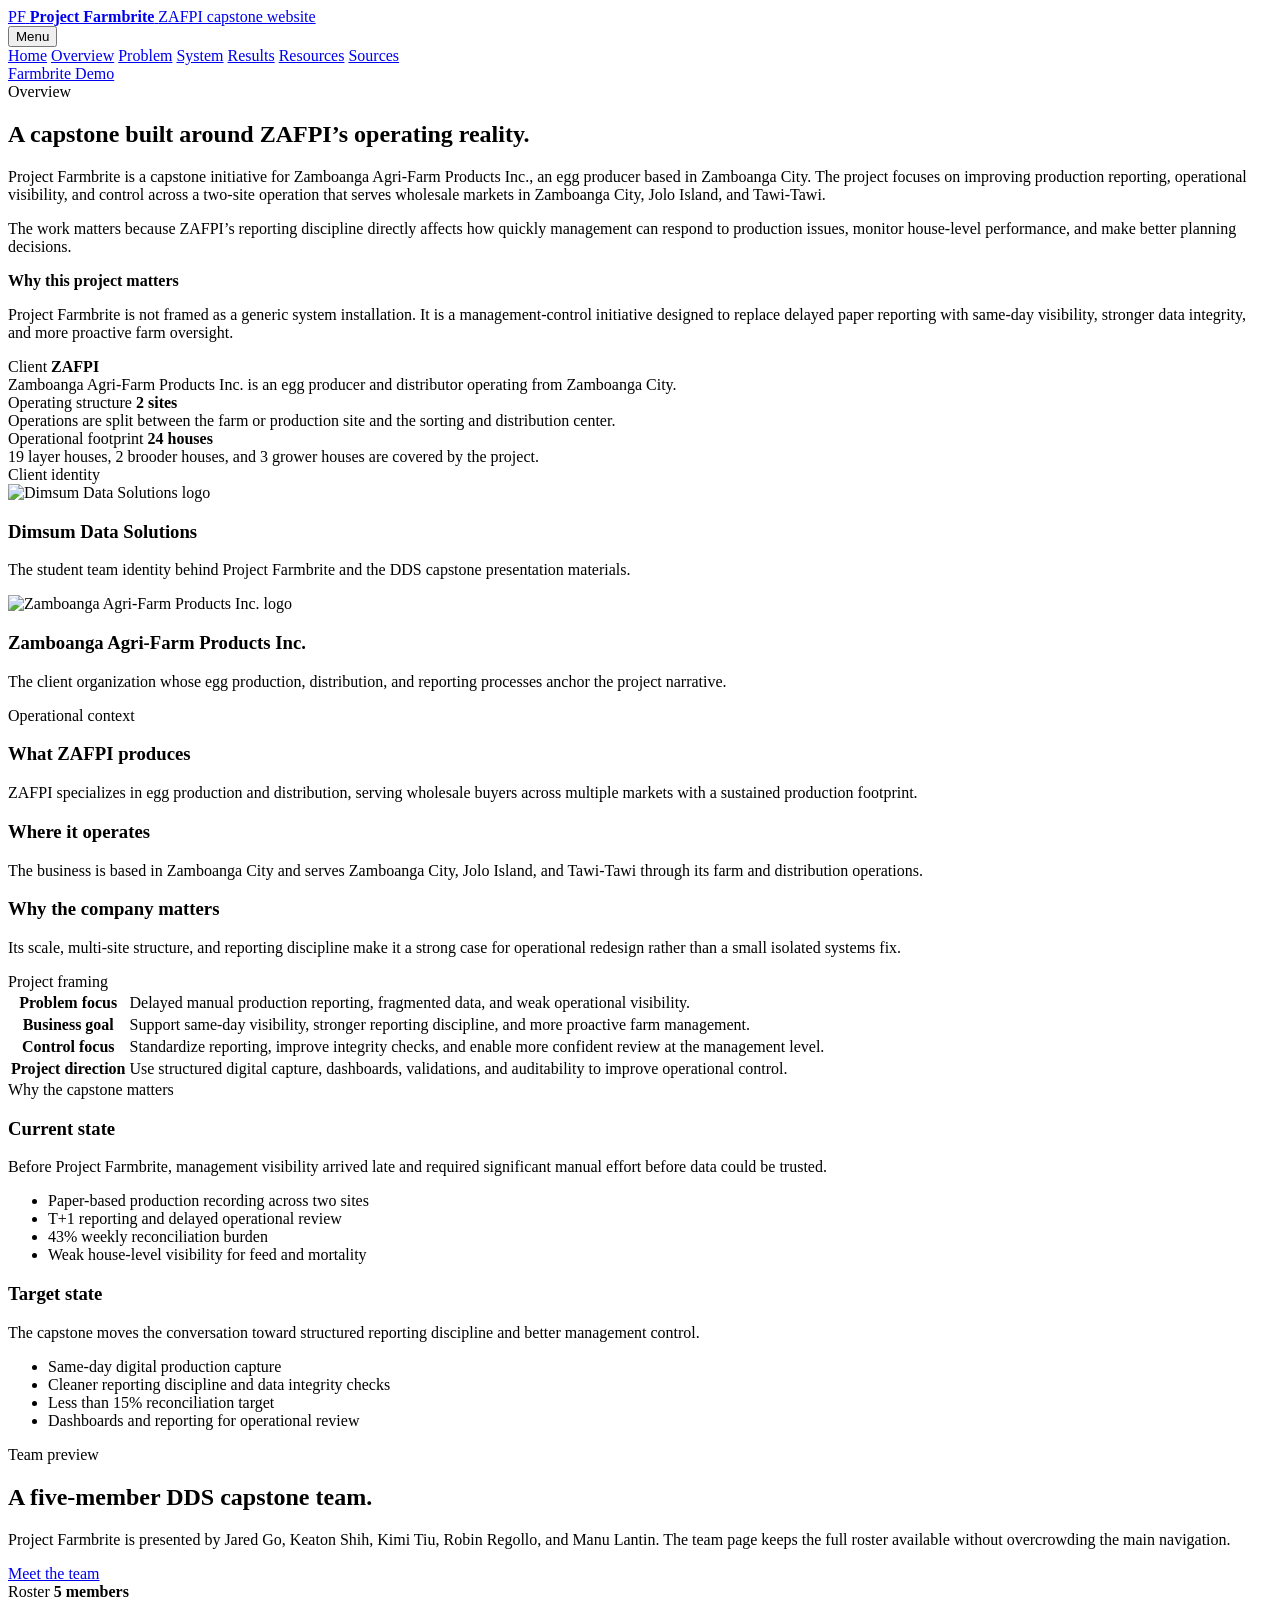
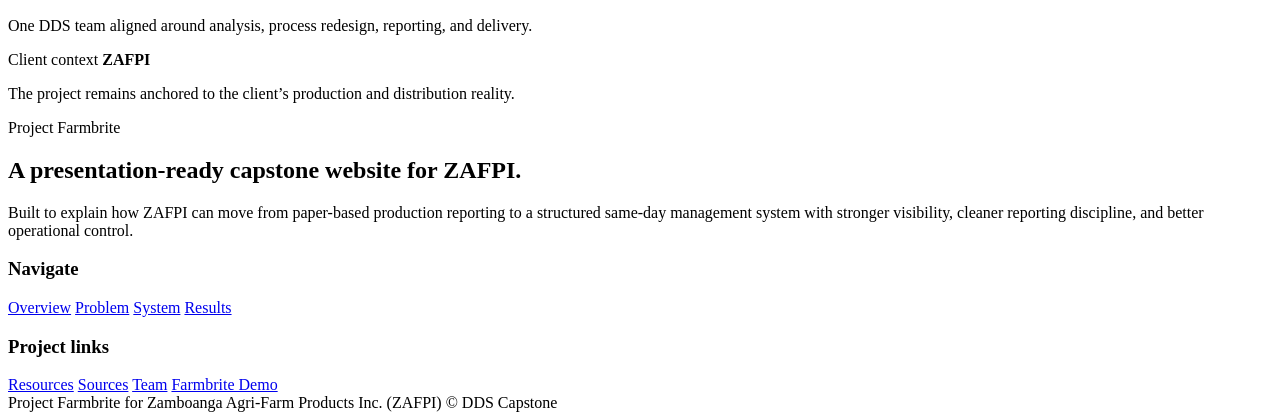
==== about.html @ 3d7f9a1e "Add files via upload" ====
<!DOCTYPE html>
<html lang="en">
<head>
  <meta charset="UTF-8" />
  <meta name="viewport" content="width=device-width, initial-scale=1.0" />
  <title>Project Farmbrite | Overview</title>
  <link rel="preconnect" href="https://fonts.googleapis.com" />
  <link rel="preconnect" href="https://fonts.gstatic.com" crossorigin />
  <link href="https://fonts.googleapis.com/css2?family=Inter:wght@400;500;600;700;800&family=Montserrat:wght@600;700;800;900&display=swap" rel="stylesheet" />
  <link rel="stylesheet" href="site.css" />
</head>
<body class="site-shell">
  <header class="topbar">
    <div class="topbar-inner">
      <a class="brand" href="index.html" aria-label="Project Farmbrite home">
        <span class="brand-mark">PF</span>
        <span class="brand-copy">
          <strong>Project Farmbrite</strong>
          <span>ZAFPI capstone website</span>
        </span>
      </a>
      <div class="nav-shell">
        <button class="nav-toggle" type="button" aria-controls="site-nav" aria-expanded="false" data-nav-toggle>Menu</button>
        <nav class="nav-menu" id="site-nav" data-nav-menu aria-label="Primary">
          <a class="nav-link" href="index.html">Home</a>
          <a class="nav-link" href="about.html">Overview</a>
          <a class="nav-link" href="problem.html">Problem</a>
          <a class="nav-link" href="system.html">System</a>
          <a class="nav-link" href="results.html">Results</a>
          <a class="nav-link" href="resources.html">Resources</a>
          <a class="nav-link" href="sources.html">Sources</a>
        </nav>
        <a class="button button-primary nav-cta" href="https://www.farmbrite.com/demo" target="_blank" rel="noopener noreferrer">Farmbrite Demo</a>
      </div>
    </div>
  </header>

  <main class="page-main">
    <div class="page-container page-stack">
      <section class="hero-shell reveal">
        <div class="page-hero-band">
          <div class="eyebrow">Overview</div>
          <div class="page-intro-grid">
            <div class="hero-copy">
              <h1 class="page-title">A capstone built around ZAFPI&rsquo;s operating reality.</h1>
              <p class="lead">Project Farmbrite is a capstone initiative for Zamboanga Agri-Farm Products Inc., an egg producer based in Zamboanga City. The project focuses on improving production reporting, operational visibility, and control across a two-site operation that serves wholesale markets in Zamboanga City, Jolo Island, and Tawi-Tawi.</p>
              <p class="lead">The work matters because ZAFPI&rsquo;s reporting discipline directly affects how quickly management can respond to production issues, monitor house-level performance, and make better planning decisions.</p>
            </div>
            <aside class="callout-card">
              <strong>Why this project matters</strong>
              <p>Project Farmbrite is not framed as a generic system installation. It is a management-control initiative designed to replace delayed paper reporting with same-day visibility, stronger data integrity, and more proactive farm oversight.</p>
            </aside>
          </div>
        </div>
      </section>

      <section class="three-column-grid">
        <article class="stat-card reveal reveal-delay-1">
          <span class="card-label">Client</span>
          <strong class="stat-value">ZAFPI</strong>
          <div class="stat-support">Zamboanga Agri-Farm Products Inc. is an egg producer and distributor operating from Zamboanga City.</div>
        </article>
        <article class="stat-card reveal reveal-delay-2">
          <span class="card-label">Operating structure</span>
          <strong class="stat-value">2 sites</strong>
          <div class="stat-support">Operations are split between the farm or production site and the sorting and distribution center.</div>
        </article>
        <article class="stat-card is-accent reveal reveal-delay-3">
          <span class="card-label">Operational footprint</span>
          <strong class="stat-value">24 houses</strong>
          <div class="stat-support">19 layer houses, 2 brooder houses, and 3 grower houses are covered by the project.</div>
        </article>
      </section>

      <section class="section-shell reveal">
        <div class="eyebrow">Client identity</div>
        <div class="brand-strip">
          <article class="logo-card reveal reveal-delay-1">
            <img src="assets/branding/dimsum-data-solutions.png" alt="Dimsum Data Solutions logo" />
            <h3>Dimsum Data Solutions</h3>
            <p>The student team identity behind Project Farmbrite and the DDS capstone presentation materials.</p>
          </article>
          <article class="logo-card reveal reveal-delay-2">
            <img src="assets/branding/zafpi-client-logo.png" alt="Zamboanga Agri-Farm Products Inc. logo" />
            <h3>Zamboanga Agri-Farm Products Inc.</h3>
            <p>The client organization whose egg production, distribution, and reporting processes anchor the project narrative.</p>
          </article>
        </div>
      </section>

      <section class="split-grid">
        <article class="section-shell reveal reveal-delay-1">
          <div class="eyebrow">Operational context</div>
          <div class="card-grid">
            <article class="surface-card">
              <h3>What ZAFPI produces</h3>
              <p>ZAFPI specializes in egg production and distribution, serving wholesale buyers across multiple markets with a sustained production footprint.</p>
            </article>
            <article class="surface-card">
              <h3>Where it operates</h3>
              <p>The business is based in Zamboanga City and serves Zamboanga City, Jolo Island, and Tawi-Tawi through its farm and distribution operations.</p>
            </article>
            <article class="surface-card">
              <h3>Why the company matters</h3>
              <p>Its scale, multi-site structure, and reporting discipline make it a strong case for operational redesign rather than a small isolated systems fix.</p>
            </article>
          </div>
        </article>

        <article class="section-shell reveal reveal-delay-2">
          <div class="eyebrow">Project framing</div>
          <table class="detail-table">
            <tr><th>Problem focus</th><td>Delayed manual production reporting, fragmented data, and weak operational visibility.</td></tr>
            <tr><th>Business goal</th><td>Support same-day visibility, stronger reporting discipline, and more proactive farm management.</td></tr>
            <tr><th>Control focus</th><td>Standardize reporting, improve integrity checks, and enable more confident review at the management level.</td></tr>
            <tr><th>Project direction</th><td>Use structured digital capture, dashboards, validations, and auditability to improve operational control.</td></tr>
          </table>
        </article>
      </section>

      <section class="section-shell reveal">
        <div class="eyebrow">Why the capstone matters</div>
        <div class="comparison-grid">
          <article class="comparison-card before reveal reveal-delay-1">
            <header>
              <h3>Current state</h3>
              <p>Before Project Farmbrite, management visibility arrived late and required significant manual effort before data could be trusted.</p>
            </header>
            <ul>
              <li>Paper-based production recording across two sites</li>
              <li>T+1 reporting and delayed operational review</li>
              <li>43% weekly reconciliation burden</li>
              <li>Weak house-level visibility for feed and mortality</li>
            </ul>
          </article>
          <article class="comparison-card after reveal reveal-delay-2">
            <header>
              <h3>Target state</h3>
              <p>The capstone moves the conversation toward structured reporting discipline and better management control.</p>
            </header>
            <ul>
              <li>Same-day digital production capture</li>
              <li>Cleaner reporting discipline and data integrity checks</li>
              <li>Less than 15% reconciliation target</li>
              <li>Dashboards and reporting for operational review</li>
            </ul>
          </article>
        </div>
      </section>

      <section class="section-shell reveal">
        <div class="eyebrow">Team preview</div>
        <div class="page-intro-grid">
          <div class="hero-copy">
            <h2 class="section-title">A five-member DDS capstone team.</h2>
            <p class="lead">Project Farmbrite is presented by Jared Go, Keaton Shih, Kimi Tiu, Robin Regollo, and Manu Lantin. The team page keeps the full roster available without overcrowding the main navigation.</p>
            <a class="button button-secondary" href="team.html">Meet the team</a>
          </div>
          <div class="mini-stat-grid">
            <article class="surface-card">
              <span class="card-label">Roster</span>
              <strong class="stat-value">5 members</strong>
              <p>One DDS team aligned around analysis, process redesign, reporting, and delivery.</p>
            </article>
            <article class="surface-card">
              <span class="card-label">Client context</span>
              <strong class="stat-value">ZAFPI</strong>
              <p>The project remains anchored to the client&rsquo;s production and distribution reality.</p>
            </article>
          </div>
        </div>
      </section>
    </div>
  </main>

  <footer class="site-footer">
    <div class="footer-inner">
      <div class="footer-grid">
        <section class="footer-brand">
          <div class="eyebrow">Project Farmbrite</div>
          <h2 class="footer-title">A presentation-ready capstone website for ZAFPI.</h2>
          <p class="footer-copy">Built to explain how ZAFPI can move from paper-based production reporting to a structured same-day management system with stronger visibility, cleaner reporting discipline, and better operational control.</p>
        </section>
        <section>
          <h3 class="footer-heading">Navigate</h3>
          <div class="footer-list">
            <a href="about.html">Overview</a>
            <a href="problem.html">Problem</a>
            <a href="system.html">System</a>
            <a href="results.html">Results</a>
          </div>
        </section>
        <section>
          <h3 class="footer-heading">Project links</h3>
          <div class="footer-list">
            <a href="resources.html">Resources</a>
            <a href="sources.html">Sources</a>
            <a href="team.html">Team</a>
            <a href="https://www.farmbrite.com/demo" target="_blank" rel="noopener noreferrer">Farmbrite Demo</a>
          </div>
        </section>
      </div>
      <div class="footer-bottom">
        <span>Project Farmbrite for Zamboanga Agri-Farm Products Inc. (ZAFPI)</span>
        <span>&copy; <span data-year></span> DDS Capstone</span>
      </div>
    </div>
  </footer>

  <script src="site.js"></script>
</body>
</html>
---- site.css ----
/* Deprecated legacy copy. The live GitHub Pages build uses /site.css from the repository root. */
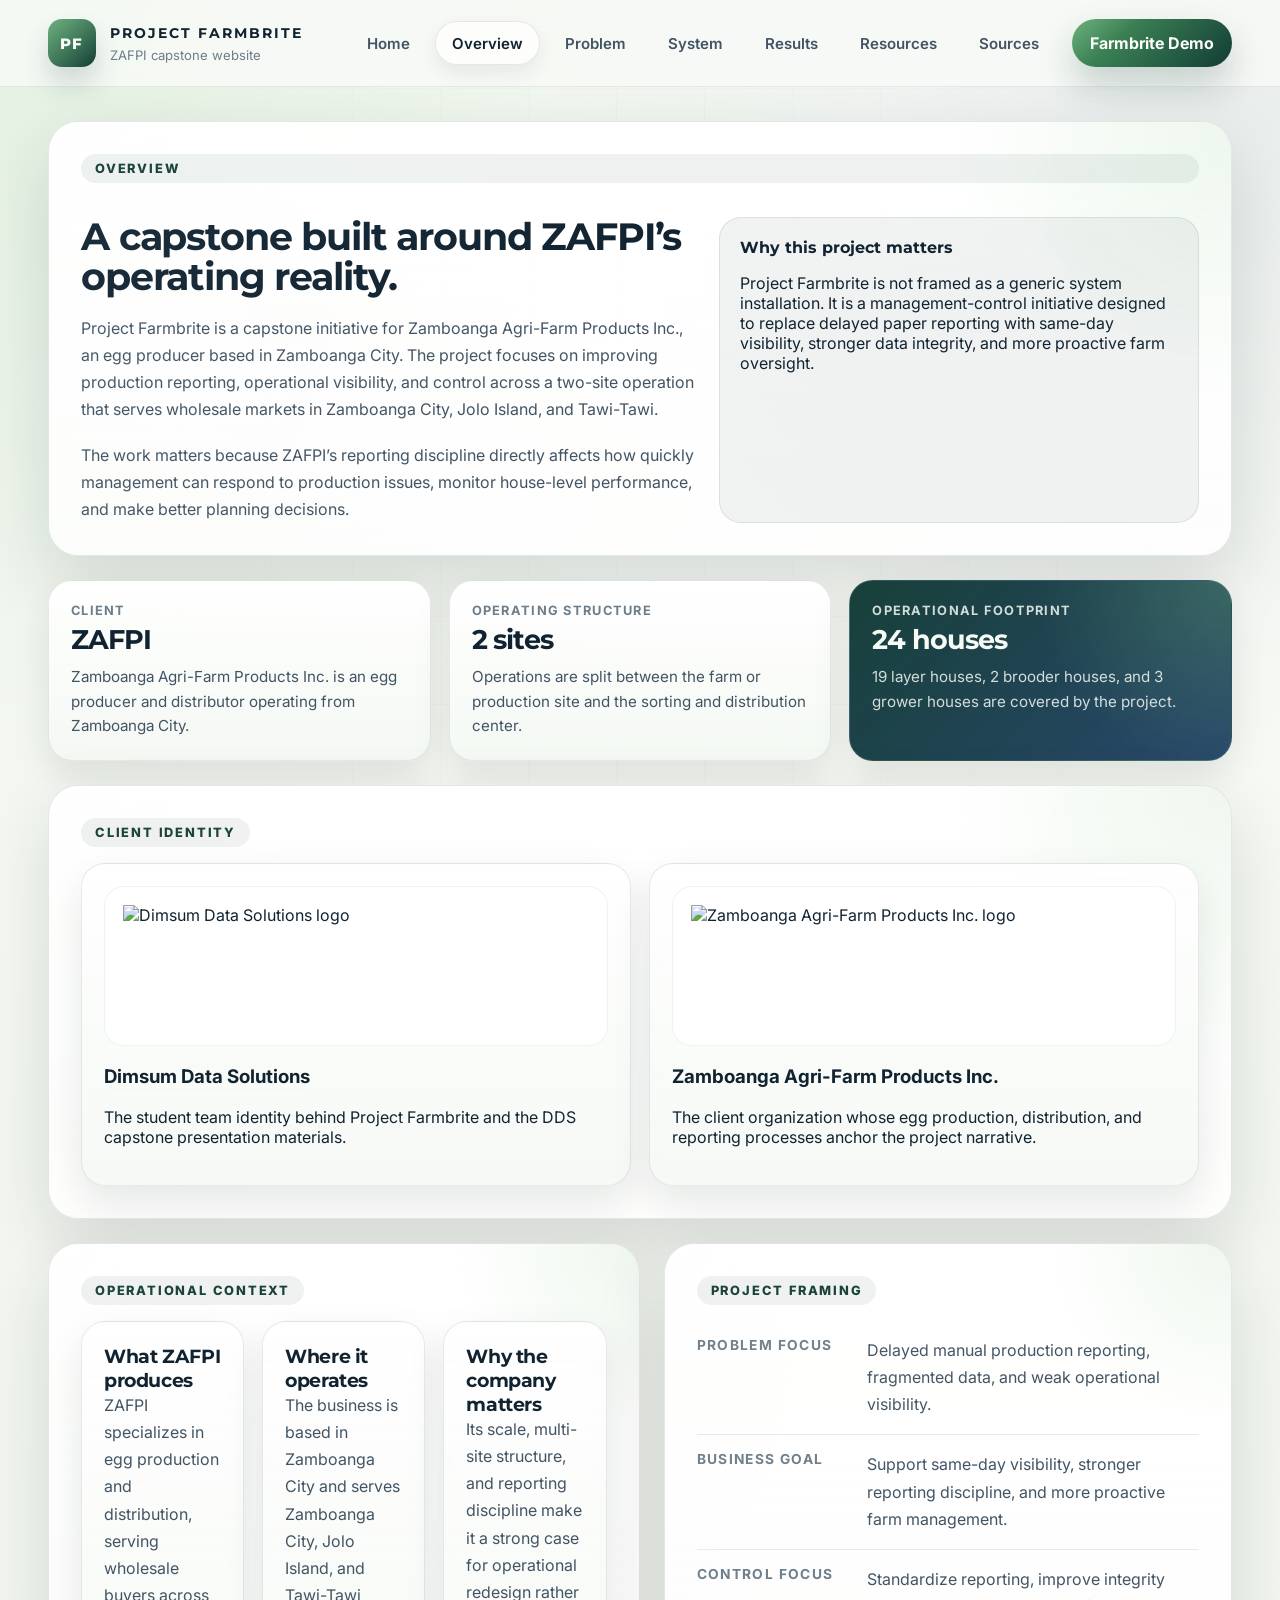
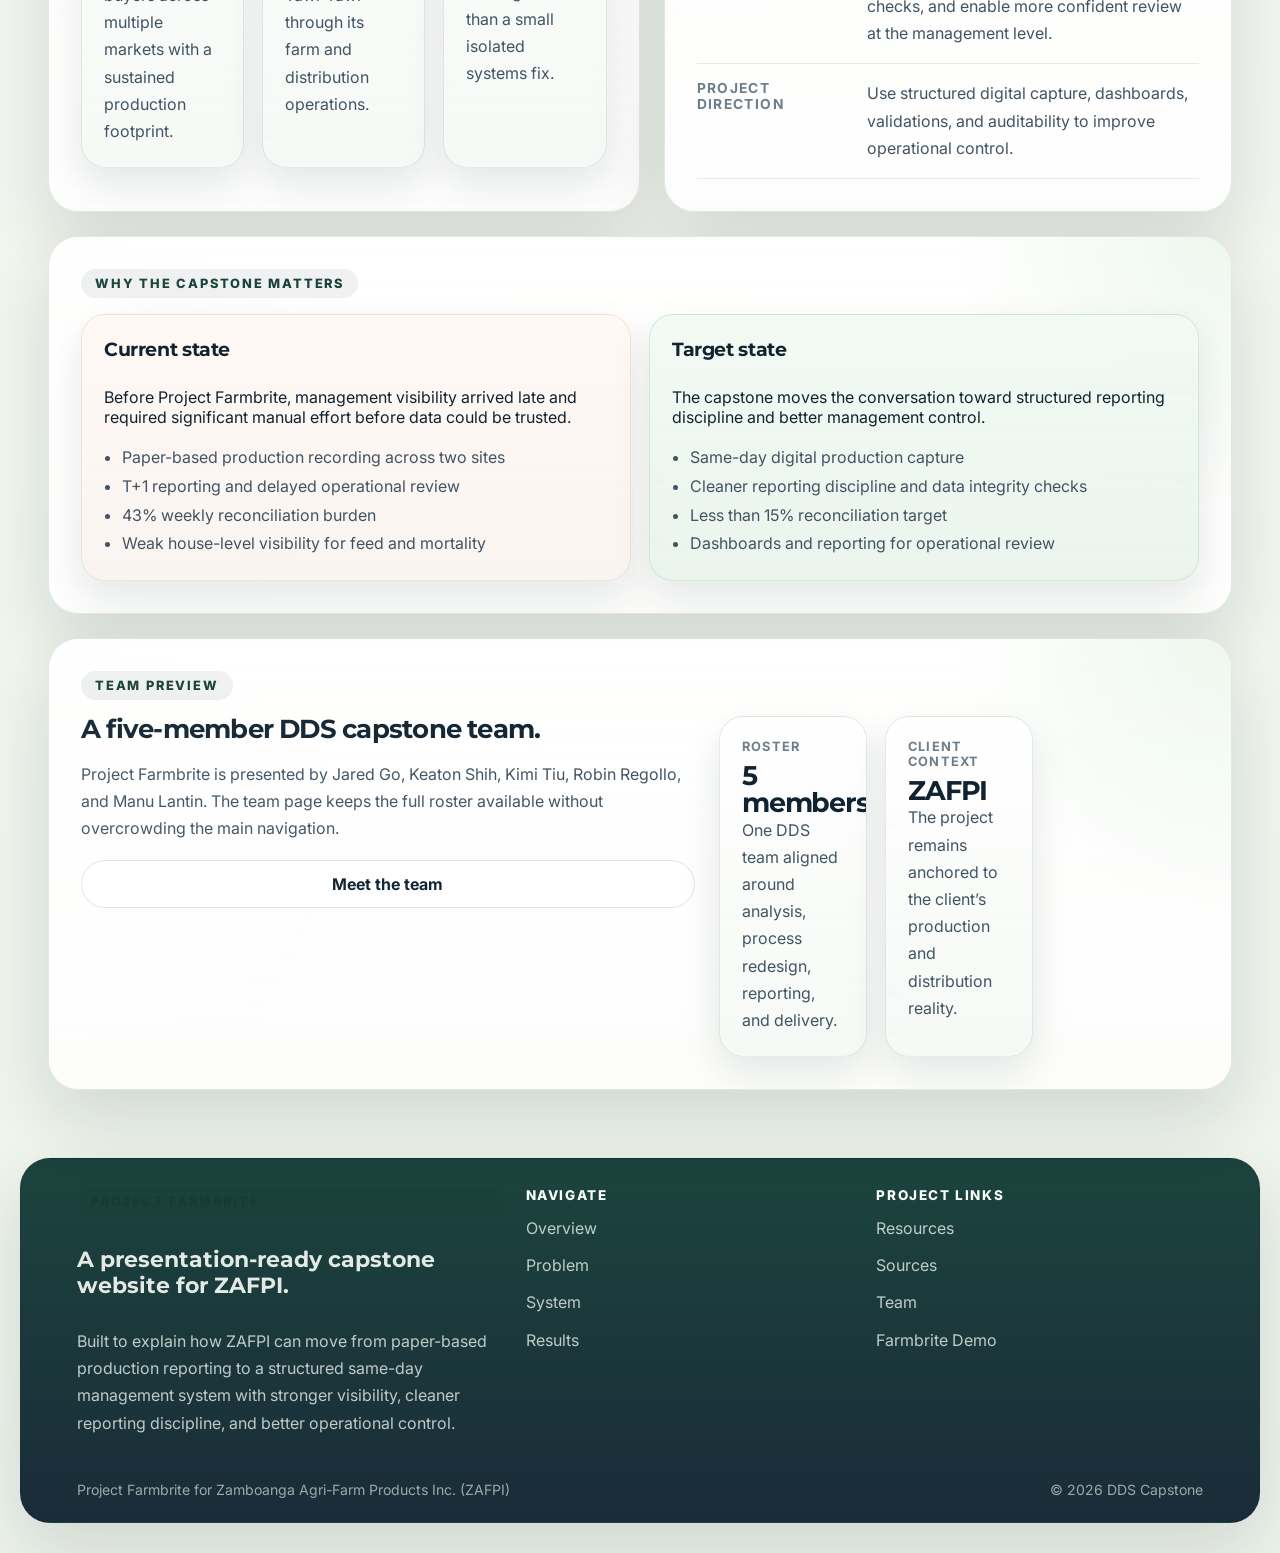
==== commit cd863753: "Add files via upload" ====
--- a/about.html
+++ b/about.html
@@ -8,6 +8,1661 @@
   <link rel="preconnect" href="https://fonts.gstatic.com" crossorigin />
   <link href="https://fonts.googleapis.com/css2?family=Inter:wght@400;500;600;700;800&family=Montserrat:wght@600;700;800;900&display=swap" rel="stylesheet" />
   <link rel="stylesheet" href="site.css" />
+
+<!-- INLINE_SITE_CSS_START -->
+<style>
+:root {
+  --bg: #f4f7f1;
+  --bg-soft: #edf2eb;
+  --surface: rgba(255, 255, 255, 0.82);
+  --surface-strong: rgba(255, 255, 255, 0.94);
+  --surface-tint: rgba(11, 39, 31, 0.05);
+  --line: rgba(14, 44, 36, 0.11);
+  --line-strong: rgba(14, 44, 36, 0.18);
+  --text: #112331;
+  --muted: #425464;
+  --subtle: #6d7d89;
+  --green-900: #123c35;
+  --green-700: #24584a;
+  --green-500: #4d9f62;
+  --green-400: #73be74;
+  --green-300: #a8d49f;
+  --navy: #17385f;
+  --gold: #dcc37e;
+  --shadow-lg: 0 28px 72px rgba(14, 35, 33, 0.14);
+  --shadow-md: 0 16px 38px rgba(14, 35, 33, 0.1);
+  --shadow-sm: 0 8px 20px rgba(14, 35, 33, 0.08);
+  --radius-xl: 30px;
+  --radius-lg: 24px;
+  --radius-md: 18px;
+  --radius-sm: 12px;
+  --max-width: 1240px;
+  --nav-height: 86px;
+  --transition: 220ms ease;
+}
+
+*,
+*::before,
+*::after {
+  box-sizing: border-box;
+}
+
+html {
+  scroll-behavior: smooth;
+}
+
+html,
+body {
+  margin: 0;
+  padding: 0;
+}
+
+body {
+  min-height: 100vh;
+  font-family: "Inter", sans-serif;
+  color: var(--text);
+  background:
+    radial-gradient(circle at top left, rgba(115, 190, 116, 0.16), transparent 26%),
+    radial-gradient(circle at top right, rgba(23, 56, 95, 0.08), transparent 22%),
+    linear-gradient(180deg, #f9fbf7 0%, var(--bg) 44%, #eef4ec 100%);
+  overflow-x: hidden;
+}
+
+body::before {
+  content: "";
+  position: fixed;
+  inset: 0;
+  z-index: -2;
+  opacity: 0.55;
+  background-image:
+    linear-gradient(rgba(18, 60, 53, 0.03) 1px, transparent 1px),
+    linear-gradient(90deg, rgba(18, 60, 53, 0.03) 1px, transparent 1px);
+  background-size: 88px 88px;
+  mask-image: radial-gradient(circle at center, black 42%, transparent 88%);
+}
+
+img {
+  display: block;
+  max-width: 100%;
+}
+
+a {
+  color: inherit;
+  text-decoration: none;
+}
+
+button,
+input,
+textarea,
+select {
+  font: inherit;
+}
+
+.site-shell {
+  min-height: 100vh;
+  display: flex;
+  flex-direction: column;
+}
+
+.topbar {
+  position: sticky;
+  top: 0;
+  z-index: 110;
+  border-bottom: 1px solid rgba(17, 35, 49, 0.08);
+  background: rgba(248, 250, 246, 0.88);
+  backdrop-filter: blur(18px);
+  -webkit-backdrop-filter: blur(18px);
+}
+
+.topbar-inner,
+.page-container,
+.footer-inner {
+  width: min(100%, var(--max-width));
+  margin: 0 auto;
+  padding-left: 28px;
+  padding-right: 28px;
+}
+
+.topbar-inner {
+  min-height: var(--nav-height);
+  display: flex;
+  align-items: center;
+  justify-content: space-between;
+  gap: 20px;
+}
+
+.brand {
+  display: inline-flex;
+  align-items: center;
+  gap: 14px;
+  min-width: 0;
+}
+
+.brand-mark {
+  width: 48px;
+  height: 48px;
+  border-radius: 14px;
+  display: grid;
+  place-items: center;
+  color: #f9fcf8;
+  background:
+    linear-gradient(145deg, rgba(255, 255, 255, 0.18), transparent),
+    linear-gradient(135deg, var(--green-500), var(--green-900));
+  box-shadow: 0 16px 28px rgba(18, 60, 53, 0.18);
+  font-family: "Montserrat", sans-serif;
+  font-size: 0.94rem;
+  font-weight: 800;
+  letter-spacing: 0.12em;
+}
+
+.brand-copy {
+  min-width: 0;
+}
+
+.brand-copy strong,
+.brand-copy span {
+  display: block;
+}
+
+.brand-copy strong {
+  font-family: "Montserrat", sans-serif;
+  font-size: 0.88rem;
+  letter-spacing: 0.14em;
+  text-transform: uppercase;
+}
+
+.brand-copy span {
+  margin-top: 5px;
+  color: var(--subtle);
+  font-size: 0.82rem;
+}
+
+.nav-shell {
+  position: relative;
+  margin-left: auto;
+  display: flex;
+  align-items: center;
+  gap: 16px;
+}
+
+.nav-toggle {
+  display: none;
+  align-items: center;
+  justify-content: center;
+  width: 46px;
+  height: 46px;
+  border: 1px solid var(--line);
+  border-radius: 14px;
+  background: rgba(255, 255, 255, 0.76);
+  color: var(--text);
+  cursor: pointer;
+  transition: transform var(--transition), border-color var(--transition), background var(--transition);
+}
+
+.nav-toggle:hover,
+.nav-toggle:focus-visible {
+  background: rgba(255, 255, 255, 0.98);
+  border-color: var(--line-strong);
+}
+
+.nav-menu {
+  display: flex;
+  align-items: center;
+  gap: 8px;
+}
+
+.nav-link,
+.button,
+.text-button,
+.mini-button {
+  transition:
+    transform var(--transition),
+    box-shadow var(--transition),
+    border-color var(--transition),
+    background var(--transition),
+    color var(--transition);
+}
+
+.nav-link {
+  display: inline-flex;
+  align-items: center;
+  justify-content: center;
+  min-height: 44px;
+  padding: 10px 16px;
+  border-radius: 999px;
+  color: var(--muted);
+  border: 1px solid transparent;
+  font-size: 0.94rem;
+  font-weight: 600;
+}
+
+.nav-link:hover,
+.nav-link:focus-visible,
+.nav-link.is-active {
+  color: var(--text);
+  background: rgba(255, 255, 255, 0.72);
+  border-color: rgba(18, 60, 53, 0.11);
+  box-shadow: var(--shadow-sm);
+}
+
+.button,
+.text-button,
+.mini-button {
+  display: inline-flex;
+  align-items: center;
+  justify-content: center;
+  gap: 10px;
+  min-height: 48px;
+  padding: 12px 18px;
+  border-radius: 999px;
+  border: 1px solid var(--line);
+  background: rgba(255, 255, 255, 0.72);
+  color: var(--text);
+  cursor: pointer;
+  font-weight: 700;
+}
+
+.button:hover,
+.button:focus-visible,
+.text-button:hover,
+.text-button:focus-visible,
+.mini-button:hover,
+.mini-button:focus-visible {
+  transform: translateY(-1px);
+  border-color: var(--line-strong);
+  background: rgba(255, 255, 255, 0.98);
+  box-shadow: var(--shadow-sm);
+}
+
+.button-primary {
+  border: none;
+  color: #fdfefc;
+  background:
+    linear-gradient(140deg, rgba(255, 255, 255, 0.18), transparent 32%),
+    linear-gradient(135deg, var(--green-500), var(--green-900));
+  box-shadow: 0 18px 36px rgba(18, 60, 53, 0.22);
+}
+
+.button-secondary {
+  background: rgba(255, 255, 255, 0.86);
+}
+
+.text-button {
+  min-height: auto;
+  padding: 0;
+  border: 0;
+  background: transparent;
+  color: var(--green-900);
+  font-weight: 700;
+  justify-content: flex-start;
+  box-shadow: none;
+}
+
+.text-button:hover,
+.text-button:focus-visible {
+  transform: none;
+  color: var(--navy);
+  box-shadow: none;
+}
+
+.page-main {
+  flex: 1;
+  padding: 34px 0 68px;
+}
+
+.page-stack {
+  display: grid;
+  gap: 24px;
+}
+
+.section-shell,
+.hero-shell,
+.surface-card,
+.simulation-shell {
+  position: relative;
+  overflow: hidden;
+  border: 1px solid var(--line);
+  border-radius: var(--radius-xl);
+  background: linear-gradient(180deg, rgba(255, 255, 255, 0.96), rgba(255, 255, 255, 0.82));
+  box-shadow: var(--shadow-lg);
+}
+
+.hero-shell,
+.section-shell {
+  padding: 32px;
+}
+
+.section-shell::before,
+.hero-shell::before,
+.simulation-shell::before {
+  content: "";
+  position: absolute;
+  inset: 0;
+  pointer-events: none;
+  background:
+    radial-gradient(circle at top right, rgba(115, 190, 116, 0.12), transparent 22%),
+    linear-gradient(135deg, rgba(255, 255, 255, 0.05), transparent 48%);
+}
+
+.eyebrow,
+.kicker {
+  display: inline-flex;
+  align-items: center;
+  gap: 10px;
+  margin-bottom: 16px;
+  padding: 7px 14px;
+  border-radius: 999px;
+  background: rgba(18, 60, 53, 0.07);
+  color: var(--green-900);
+  font-size: 0.8rem;
+  font-weight: 800;
+  letter-spacing: 0.14em;
+  text-transform: uppercase;
+}
+
+.display-title,
+.page-title,
+.section-title,
+.hero-title,
+.summary-title {
+  margin: 0;
+  font-family: "Montserrat", sans-serif;
+  line-height: 1.04;
+  letter-spacing: -0.03em;
+}
+
+.hero-title {
+  max-width: 12ch;
+  font-size: clamp(2.55rem, 5vw, 5.1rem);
+}
+
+.page-title {
+  font-size: clamp(2.1rem, 3vw, 3.2rem);
+}
+
+.section-title,
+.summary-title {
+  font-size: clamp(1.45rem, 2vw, 2rem);
+}
+
+.lead,
+.hero-copy p,
+.section-copy,
+.summary-copy,
+.card p,
+.surface-card p,
+.detail-list p,
+.resource-copy p {
+  margin: 0;
+  color: var(--muted);
+  font-size: 1rem;
+  line-height: 1.7;
+}
+
+.hero-copy,
+.section-copy-stack {
+  display: grid;
+  gap: 18px;
+}
+
+.hero-copy {
+  align-content: start;
+}
+
+.hero-grid,
+.split-grid,
+.two-column-grid {
+  display: grid;
+  grid-template-columns: minmax(0, 1.02fr) minmax(340px, 0.98fr);
+  gap: 24px;
+  align-items: stretch;
+}
+
+.three-column-grid,
+.stats-grid,
+.card-grid,
+.resource-grid,
+.team-grid,
+.mini-stat-grid,
+.success-grid {
+  display: grid;
+  grid-template-columns: repeat(3, minmax(0, 1fr));
+  gap: 18px;
+}
+
+.four-column-grid,
+.quick-stat-grid {
+  display: grid;
+  grid-template-columns: repeat(4, minmax(0, 1fr));
+  gap: 18px;
+}
+
+.surface-card,
+.stat-card,
+.metric-card,
+.detail-card,
+.resource-card,
+.team-card,
+.process-card,
+.path-card,
+.phase-card,
+.logo-card,
+.comparison-card,
+.summary-band,
+.evidence-card {
+  padding: 22px;
+  border-radius: var(--radius-lg);
+  border: 1px solid rgba(18, 60, 53, 0.1);
+  background: linear-gradient(180deg, rgba(255, 255, 255, 0.96), rgba(244, 248, 243, 0.86));
+  box-shadow: var(--shadow-md);
+}
+
+.surface-card:hover,
+.stat-card:hover,
+.metric-card:hover,
+.detail-card:hover,
+.resource-card:hover,
+.team-card:hover,
+.process-card:hover,
+.path-card:hover,
+.phase-card:hover,
+.comparison-card:hover,
+.summary-band:hover,
+.evidence-card:hover {
+  transform: translateY(-4px);
+  box-shadow: 0 22px 52px rgba(14, 35, 33, 0.14);
+}
+
+.card-label,
+.stat-label,
+.mini-label,
+.resource-label {
+  display: block;
+  color: var(--subtle);
+  font-size: 0.8rem;
+  font-weight: 700;
+  letter-spacing: 0.1em;
+  text-transform: uppercase;
+}
+
+.stat-value,
+.metric-value,
+.big-number {
+  display: block;
+  margin-top: 8px;
+  font-family: "Montserrat", sans-serif;
+  font-size: clamp(1.7rem, 2vw, 2.3rem);
+  line-height: 1;
+  letter-spacing: -0.04em;
+}
+
+.stat-support,
+.detail-note,
+.metric-note {
+  margin-top: 12px;
+  color: var(--muted);
+  font-size: 0.95rem;
+  line-height: 1.6;
+}
+
+.stat-card.is-accent,
+.summary-band.is-accent {
+  background:
+    radial-gradient(circle at top right, rgba(115, 190, 116, 0.28), transparent 46%),
+    linear-gradient(135deg, rgba(18, 60, 53, 0.98), rgba(23, 56, 95, 0.92));
+  border-color: rgba(255, 255, 255, 0.1);
+  color: #f6fbf6;
+}
+
+.stat-card.is-accent .card-label,
+.stat-card.is-accent .stat-support,
+.summary-band.is-accent .card-label,
+.summary-band.is-accent .stat-support {
+  color: rgba(245, 251, 246, 0.84);
+}
+
+.hero-actions,
+.button-row,
+.mini-button-row {
+  display: flex;
+  flex-wrap: wrap;
+  gap: 12px;
+}
+
+.hero-facts {
+  display: flex;
+  flex-wrap: wrap;
+  gap: 10px;
+}
+
+.fact-pill,
+.tag-pill {
+  display: inline-flex;
+  align-items: center;
+  gap: 8px;
+  min-height: 42px;
+  padding: 9px 14px;
+  border-radius: 999px;
+  background: rgba(255, 255, 255, 0.82);
+  border: 1px solid rgba(18, 60, 53, 0.12);
+  box-shadow: var(--shadow-sm);
+  color: var(--muted);
+  font-size: 0.92rem;
+  font-weight: 700;
+}
+
+.fact-pill strong,
+.tag-pill strong {
+  color: var(--green-900);
+}
+
+.brand-strip {
+  display: grid;
+  grid-template-columns: minmax(0, 1fr) minmax(0, 1fr);
+  gap: 18px;
+}
+
+.logo-card img {
+  width: 100%;
+  height: 160px;
+  object-fit: contain;
+  padding: 18px;
+  border-radius: 20px;
+  background: rgba(255, 255, 255, 0.92);
+  border: 1px solid rgba(18, 60, 53, 0.06);
+}
+
+.detail-list,
+.detail-table,
+.resource-list,
+.source-list {
+  width: 100%;
+  border-collapse: collapse;
+}
+
+.detail-table th,
+.detail-table td {
+  padding: 16px 0;
+  border-bottom: 1px solid rgba(18, 60, 53, 0.1);
+  text-align: left;
+  vertical-align: top;
+}
+
+.detail-table th {
+  width: 34%;
+  padding-right: 18px;
+  color: var(--subtle);
+  font-size: 0.86rem;
+  text-transform: uppercase;
+  letter-spacing: 0.1em;
+}
+
+.detail-table td {
+  color: var(--muted);
+  line-height: 1.7;
+}
+
+.comparison-grid {
+  display: grid;
+  grid-template-columns: repeat(2, minmax(0, 1fr));
+  gap: 18px;
+}
+
+.comparison-card header,
+.resource-card header,
+.team-card header,
+.phase-card header,
+.process-card header {
+  display: grid;
+  gap: 10px;
+}
+
+.comparison-card h3,
+.resource-card h3,
+.team-card h3,
+.phase-card h3,
+.process-card h3,
+.detail-card h3,
+.surface-card h3,
+.path-card h3 {
+  margin: 0;
+  font-family: "Montserrat", sans-serif;
+  font-size: 1.2rem;
+  letter-spacing: -0.02em;
+}
+
+.comparison-card ul,
+.summary-band ul,
+.phase-card ul,
+.resource-card ul,
+.source-card ul,
+.team-card ul {
+  margin: 0;
+  padding-left: 18px;
+  color: var(--muted);
+  line-height: 1.8;
+}
+
+.comparison-card.before {
+  background: linear-gradient(180deg, rgba(255, 248, 244, 0.94), rgba(250, 243, 239, 0.88));
+  border-color: rgba(130, 94, 60, 0.12);
+}
+
+.comparison-card.after {
+  background: linear-gradient(180deg, rgba(242, 250, 243, 0.98), rgba(233, 244, 235, 0.92));
+  border-color: rgba(77, 159, 98, 0.18);
+}
+
+.progress-list {
+  display: grid;
+  gap: 16px;
+}
+
+.progress-item {
+  display: grid;
+  gap: 10px;
+}
+
+.progress-head {
+  display: flex;
+  justify-content: space-between;
+  gap: 16px;
+  color: var(--muted);
+  font-weight: 700;
+}
+
+.progress-bar {
+  position: relative;
+  height: 12px;
+  border-radius: 999px;
+  overflow: hidden;
+  background: rgba(18, 60, 53, 0.08);
+}
+
+.progress-bar span {
+  position: absolute;
+  inset: 0 auto 0 0;
+  width: var(--fill, 50%);
+  border-radius: inherit;
+  background: linear-gradient(90deg, var(--green-500), var(--green-900));
+}
+
+.process-flow {
+  display: grid;
+  grid-template-columns: repeat(4, minmax(0, 1fr));
+  gap: 18px;
+}
+
+.process-card {
+  min-height: 100%;
+}
+
+.process-card::after {
+  content: "";
+  position: absolute;
+  top: 50%;
+  right: -18px;
+  width: 18px;
+  height: 2px;
+  background: linear-gradient(90deg, rgba(18, 60, 53, 0.12), rgba(18, 60, 53, 0.36));
+  transform: translateY(-50%);
+}
+
+.process-card:last-child::after {
+  display: none;
+}
+
+.process-index,
+.phase-index {
+  display: inline-flex;
+  align-items: center;
+  justify-content: center;
+  width: 38px;
+  height: 38px;
+  margin-bottom: 16px;
+  border-radius: 50%;
+  background: linear-gradient(135deg, var(--green-400), var(--green-900));
+  color: #f6fbf6;
+  font-family: "Montserrat", sans-serif;
+  font-size: 0.82rem;
+  font-weight: 800;
+  letter-spacing: 0.08em;
+}
+
+.timeline-shell {
+  padding: 30px;
+}
+
+.timeline-track {
+  position: relative;
+  display: grid;
+  grid-template-columns: repeat(9, minmax(0, 1fr));
+  gap: 16px;
+}
+
+.timeline-track::before {
+  content: "";
+  position: absolute;
+  top: 22px;
+  left: 0;
+  right: 0;
+  height: 2px;
+  background: linear-gradient(90deg, rgba(18, 60, 53, 0.18), rgba(18, 60, 53, 0.52));
+  transform-origin: left center;
+}
+
+.phase-card {
+  min-height: 220px;
+}
+
+.phase-card p {
+  margin: 0;
+  color: var(--muted);
+  line-height: 1.65;
+}
+
+.phase-card .phase-index {
+  margin-bottom: 14px;
+}
+
+.resource-card,
+.source-card,
+.evidence-card {
+  display: grid;
+  gap: 12px;
+}
+
+.resource-meta,
+.source-meta {
+  display: inline-flex;
+  align-items: center;
+  gap: 8px;
+  font-size: 0.82rem;
+  color: var(--subtle);
+  letter-spacing: 0.08em;
+  text-transform: uppercase;
+}
+
+.placeholder-panel,
+.image-placeholder,
+.document-placeholder {
+  min-height: 180px;
+  border-radius: 20px;
+  border: 1px dashed rgba(18, 60, 53, 0.18);
+  background: linear-gradient(135deg, rgba(18, 60, 53, 0.04), rgba(23, 56, 95, 0.04));
+  display: grid;
+  place-items: center;
+  padding: 20px;
+  text-align: center;
+  color: var(--subtle);
+  line-height: 1.6;
+}
+
+.team-card {
+  display: grid;
+  gap: 16px;
+  height: 100%;
+}
+
+.avatar-badge {
+  width: 64px;
+  height: 64px;
+  border-radius: 18px;
+  display: grid;
+  place-items: center;
+  color: #f6fbf6;
+  background: linear-gradient(135deg, var(--green-500), var(--navy));
+  font-family: "Montserrat", sans-serif;
+  font-size: 1rem;
+  font-weight: 800;
+  letter-spacing: 0.08em;
+  box-shadow: var(--shadow-sm);
+}
+
+.member-role {
+  display: inline-flex;
+  width: fit-content;
+  padding: 7px 12px;
+  border-radius: 999px;
+  background: rgba(18, 60, 53, 0.08);
+  color: var(--green-900);
+  font-size: 0.8rem;
+  font-weight: 800;
+  letter-spacing: 0.1em;
+  text-transform: uppercase;
+}
+
+.site-footer {
+  padding: 0 0 30px;
+}
+
+.footer-inner {
+  border: 1px solid var(--line);
+  border-radius: var(--radius-xl);
+  background: linear-gradient(180deg, rgba(18, 60, 53, 0.96), rgba(17, 35, 49, 0.96));
+  box-shadow: var(--shadow-lg);
+  color: rgba(245, 250, 245, 0.92);
+}
+
+.footer-grid {
+  display: grid;
+  grid-template-columns: minmax(0, 1.3fr) repeat(2, minmax(200px, 1fr));
+  gap: 24px;
+  padding: 28px;
+}
+
+.footer-brand {
+  display: grid;
+  gap: 14px;
+}
+
+.footer-title {
+  margin: 0;
+  font-family: "Montserrat", sans-serif;
+  font-size: 1.35rem;
+}
+
+.footer-copy,
+.footer-list a,
+.footer-note {
+  color: rgba(245, 250, 245, 0.76);
+  line-height: 1.7;
+}
+
+.footer-heading {
+  margin: 0 0 12px;
+  color: #f6fbf6;
+  font-size: 0.84rem;
+  font-weight: 800;
+  letter-spacing: 0.12em;
+  text-transform: uppercase;
+}
+
+.footer-list {
+  display: grid;
+  gap: 10px;
+}
+
+.footer-list a:hover,
+.footer-list a:focus-visible {
+  color: #ffffff;
+}
+
+.footer-bottom {
+  display: flex;
+  justify-content: space-between;
+  gap: 16px;
+  padding: 0 28px 24px;
+  color: rgba(245, 250, 245, 0.6);
+  font-size: 0.88rem;
+}
+
+.reveal {
+  opacity: 0;
+  transform: translateY(22px);
+  transition: opacity 620ms ease, transform 620ms ease;
+}
+
+.reveal.in-view {
+  opacity: 1;
+  transform: translateY(0);
+}
+
+.reveal-delay-1 {
+  transition-delay: 90ms;
+}
+
+.reveal-delay-2 {
+  transition-delay: 180ms;
+}
+
+.reveal-delay-3 {
+  transition-delay: 270ms;
+}
+
+.page-home .page-main {
+  padding-top: 22px;
+}
+
+.home-grid {
+  display: grid;
+  gap: 22px;
+}
+
+.home-hero {
+  display: grid;
+  grid-template-columns: minmax(0, 0.88fr) minmax(420px, 1.12fr);
+  gap: 24px;
+  align-items: stretch;
+}
+
+.home-copy-wrap {
+  display: grid;
+  gap: 20px;
+}
+
+.hero-lead {
+  font-size: 1.08rem;
+}
+
+.positioning-line {
+  padding: 18px 20px;
+  border-radius: 22px;
+  background: rgba(18, 60, 53, 0.07);
+  border: 1px solid rgba(18, 60, 53, 0.1);
+  color: var(--green-900);
+  font-weight: 700;
+  line-height: 1.7;
+}
+
+.simulation-shell {
+  min-height: 620px;
+  padding: 0;
+}
+
+.demo-stage {
+  position: relative;
+  min-height: 620px;
+  isolation: isolate;
+  overflow: hidden;
+  background:
+    radial-gradient(circle at 16% 20%, rgba(255, 215, 150, 0.42), transparent 16%),
+    linear-gradient(180deg, #dbe7d2 0%, #f1eadb 36%, #efe5cf 64%, #dde7d6 100%);
+}
+
+.demo-stage::before {
+  content: "";
+  position: absolute;
+  inset: 0;
+  background:
+    linear-gradient(180deg, rgba(7, 18, 13, 0.06), transparent 36%, rgba(7, 18, 13, 0.16) 100%),
+    radial-gradient(circle at center, transparent 34%, rgba(7, 18, 13, 0.3) 112%);
+  z-index: 2;
+  pointer-events: none;
+}
+
+.canvas-container,
+.fallback-scene {
+  position: absolute;
+  inset: 0;
+}
+
+.fallback-scene {
+  display: grid;
+  place-items: center;
+  z-index: 0;
+  padding: 28px;
+}
+
+.fallback-scene[hidden] {
+  display: none;
+}
+
+.fallback-frame {
+  width: min(100%, 480px);
+  padding: 24px;
+  border-radius: 26px;
+  border: 1px solid rgba(18, 60, 53, 0.12);
+  background: rgba(255, 255, 255, 0.74);
+  backdrop-filter: blur(14px);
+  box-shadow: var(--shadow-lg);
+  display: grid;
+  gap: 16px;
+}
+
+.fallback-topline {
+  display: flex;
+  justify-content: space-between;
+  gap: 12px;
+  color: var(--subtle);
+  font-size: 0.85rem;
+  font-weight: 700;
+  letter-spacing: 0.08em;
+  text-transform: uppercase;
+}
+
+.fallback-grid {
+  display: grid;
+  grid-template-columns: repeat(2, minmax(0, 1fr));
+  gap: 12px;
+}
+
+.fallback-grid article,
+.mini-panel {
+  padding: 16px;
+  border-radius: 18px;
+  background: rgba(18, 60, 53, 0.06);
+  border: 1px solid rgba(18, 60, 53, 0.08);
+}
+
+.fallback-grid strong,
+.mini-panel strong {
+  display: block;
+  margin-bottom: 4px;
+  font-family: "Montserrat", sans-serif;
+}
+
+.sim-overlay {
+  position: relative;
+  z-index: 3;
+  height: 100%;
+  padding: 24px;
+  display: grid;
+  grid-template-rows: auto 1fr auto;
+  gap: 20px;
+}
+
+.sim-topbar,
+.sim-controls,
+.story-panel,
+.sim-toast {
+  transition: opacity var(--transition), transform var(--transition);
+}
+
+.demo-stage.is-focus .sim-topbar,
+.demo-stage.is-focus .sim-controls,
+.demo-stage.is-focus .sim-toast {
+  opacity: 0.22;
+}
+
+.demo-stage.is-focus .story-panel {
+  transform: translateY(-8px);
+}
+
+.sim-topbar {
+  display: flex;
+  justify-content: space-between;
+  gap: 18px;
+  align-items: flex-start;
+}
+
+.sim-brand-chip,
+.sim-state-chip,
+.signal-card,
+.metric-chip {
+  border: 1px solid rgba(255, 255, 255, 0.18);
+  background: rgba(9, 22, 18, 0.56);
+  box-shadow: var(--shadow-md);
+  backdrop-filter: blur(18px);
+}
+
+.sim-brand-chip,
+.sim-state-chip {
+  padding: 14px 16px;
+  border-radius: 18px;
+  color: rgba(244, 250, 243, 0.92);
+}
+
+.sim-brand-chip strong,
+.sim-state-chip strong {
+  display: block;
+  font-size: 0.84rem;
+  letter-spacing: 0.12em;
+  text-transform: uppercase;
+}
+
+.sim-brand-chip span,
+.sim-state-chip span {
+  display: block;
+  margin-top: 6px;
+  color: rgba(244, 250, 243, 0.72);
+  font-size: 0.92rem;
+}
+
+.sim-layout {
+  display: grid;
+  grid-template-columns: minmax(0, 1fr) minmax(280px, 340px);
+  gap: 20px;
+  align-items: end;
+}
+
+.story-panel {
+  align-self: center;
+  max-width: 620px;
+  display: grid;
+  gap: 18px;
+}
+
+.story-lines {
+  min-height: 174px;
+}
+
+.story-line {
+  display: none;
+  margin: 0;
+  color: #f7fbf6;
+  font-family: "Montserrat", sans-serif;
+  font-size: clamp(2.25rem, 4vw, 4.1rem);
+  line-height: 0.98;
+  letter-spacing: -0.05em;
+  text-wrap: balance;
+}
+
+.story-line.is-active {
+  display: block;
+  animation: storyFade 540ms ease;
+}
+
+@keyframes storyFade {
+  from {
+    opacity: 0;
+    transform: translateY(10px);
+  }
+
+  to {
+    opacity: 1;
+    transform: translateY(0);
+  }
+}
+
+.story-support {
+  max-width: 48ch;
+  color: rgba(244, 250, 243, 0.78);
+  line-height: 1.75;
+}
+
+.sim-signals {
+  display: grid;
+  gap: 12px;
+}
+
+.signal-card {
+  padding: 18px;
+  border-radius: 22px;
+  color: #f5fbf4;
+}
+
+.signal-head {
+  display: flex;
+  justify-content: space-between;
+  gap: 16px;
+  align-items: center;
+  color: rgba(245, 251, 244, 0.72);
+  font-size: 0.82rem;
+  font-weight: 700;
+  letter-spacing: 0.08em;
+  text-transform: uppercase;
+}
+
+.live-dot {
+  width: 8px;
+  height: 8px;
+  border-radius: 50%;
+  background: #8cf3aa;
+  box-shadow: 0 0 0 10px rgba(140, 243, 170, 0.12);
+}
+
+.signal-value {
+  margin: 12px 0 8px;
+  font-family: "Montserrat", sans-serif;
+  font-size: 2rem;
+  line-height: 1;
+  letter-spacing: -0.04em;
+}
+
+.signal-copy {
+  color: rgba(245, 251, 244, 0.78);
+  line-height: 1.6;
+}
+
+.signal-meta {
+  display: flex;
+  flex-wrap: wrap;
+  gap: 12px;
+  margin-top: 12px;
+  color: rgba(245, 251, 244, 0.7);
+  font-size: 0.9rem;
+}
+
+.sim-bottom {
+  display: grid;
+  grid-template-columns: minmax(0, 1fr) minmax(280px, 380px);
+  gap: 20px;
+  align-items: end;
+}
+
+.sim-controls {
+  display: flex;
+  flex-wrap: wrap;
+  gap: 12px;
+  align-items: center;
+}
+
+.instruction-chip {
+  padding: 12px 16px;
+  border-radius: 999px;
+  border: 1px solid rgba(255, 255, 255, 0.18);
+  background: rgba(9, 22, 18, 0.54);
+  color: rgba(245, 251, 244, 0.86);
+  font-size: 0.84rem;
+  font-weight: 700;
+  letter-spacing: 0.08em;
+  text-transform: uppercase;
+}
+
+.dashboard-panel {
+  padding: 18px;
+  border-radius: 28px;
+  border: 1px solid rgba(255, 255, 255, 0.16);
+  background: linear-gradient(180deg, rgba(11, 21, 27, 0.82), rgba(14, 35, 33, 0.78));
+  box-shadow: 0 24px 54px rgba(7, 18, 13, 0.3);
+  color: #eff7ef;
+  backdrop-filter: blur(18px);
+}
+
+.dashboard-header {
+  display: flex;
+  justify-content: space-between;
+  gap: 12px;
+  align-items: start;
+}
+
+.dashboard-title {
+  margin: 0;
+  font-family: "Montserrat", sans-serif;
+  font-size: 1.1rem;
+}
+
+.dashboard-subtitle,
+.dashboard-time {
+  color: rgba(239, 247, 239, 0.68);
+  font-size: 0.86rem;
+}
+
+.dashboard-grid {
+  display: grid;
+  grid-template-columns: 112px minmax(0, 1fr);
+  gap: 16px;
+  margin-top: 18px;
+}
+
+.ring-card {
+  display: grid;
+  gap: 10px;
+  align-content: start;
+}
+
+.ring-visual {
+  --ring-fill: 95;
+  width: 100px;
+  height: 100px;
+  border-radius: 50%;
+  display: grid;
+  place-items: center;
+  background:
+    radial-gradient(circle at center, rgba(14, 35, 33, 0.96) 58%, transparent 60%),
+    conic-gradient(#8ae18f calc(var(--ring-fill) * 1%), rgba(255, 255, 255, 0.08) 0);
+}
+
+.ring-visual strong {
+  font-family: "Montserrat", sans-serif;
+  font-size: 1.2rem;
+}
+
+.dashboard-mini-grid {
+  display: grid;
+  grid-template-columns: repeat(2, minmax(0, 1fr));
+  gap: 10px;
+}
+
+.dashboard-mini-card {
+  padding: 14px;
+  border-radius: 18px;
+  background: rgba(255, 255, 255, 0.06);
+  border: 1px solid rgba(255, 255, 255, 0.08);
+}
+
+.dashboard-mini-card label {
+  display: block;
+  color: rgba(239, 247, 239, 0.62);
+  font-size: 0.74rem;
+  font-weight: 700;
+  letter-spacing: 0.08em;
+  text-transform: uppercase;
+}
+
+.dashboard-mini-card strong {
+  display: block;
+  margin-top: 8px;
+  font-family: "Montserrat", sans-serif;
+  font-size: 1.14rem;
+}
+
+.dashboard-progress {
+  display: grid;
+  gap: 12px;
+  margin-top: 16px;
+}
+
+.dashboard-progress-item {
+  display: grid;
+  gap: 8px;
+}
+
+.dashboard-progress-head {
+  display: flex;
+  justify-content: space-between;
+  gap: 12px;
+  font-size: 0.84rem;
+  color: rgba(239, 247, 239, 0.7);
+}
+
+.dashboard-progress-bar {
+  height: 10px;
+  border-radius: 999px;
+  overflow: hidden;
+  background: rgba(255, 255, 255, 0.08);
+}
+
+.dashboard-progress-bar span {
+  display: block;
+  height: 100%;
+  width: var(--fill, 50%);
+  border-radius: inherit;
+  background: linear-gradient(90deg, #8ae18f, #4d9f62);
+}
+
+.sim-toast {
+  position: absolute;
+  left: 24px;
+  bottom: 24px;
+  max-width: 280px;
+  padding: 14px 16px;
+  border-radius: 18px;
+  border: 1px solid rgba(255, 255, 255, 0.16);
+  background: rgba(11, 21, 27, 0.74);
+  color: rgba(245, 251, 244, 0.86);
+  box-shadow: var(--shadow-md);
+  backdrop-filter: blur(16px);
+  opacity: 0;
+  transform: translateY(8px);
+  transition: opacity 240ms ease, transform 240ms ease;
+  z-index: 4;
+}
+
+.sim-toast.is-visible {
+  opacity: 1;
+  transform: translateY(0);
+}
+
+.sim-toast strong {
+  display: block;
+  margin-bottom: 4px;
+}
+
+.home-summary-grid,
+.home-path-grid {
+  display: grid;
+  grid-template-columns: repeat(2, minmax(0, 1fr));
+  gap: 22px;
+}
+
+.summary-band {
+  display: grid;
+  gap: 18px;
+}
+
+.summary-band .quick-stat-grid {
+  margin-top: 6px;
+}
+
+.summary-band .surface-card,
+.summary-band .stat-card {
+  box-shadow: none;
+}
+
+.quote-strip {
+  padding: 22px 24px;
+  border-radius: var(--radius-lg);
+  background: rgba(18, 60, 53, 0.06);
+  border: 1px solid rgba(18, 60, 53, 0.1);
+  color: var(--green-900);
+  font-size: 1.04rem;
+  font-weight: 700;
+  line-height: 1.8;
+}
+
+.page-hero-band {
+  display: grid;
+  gap: 18px;
+}
+
+.page-intro-grid {
+  display: grid;
+  grid-template-columns: minmax(0, 0.92fr) minmax(280px, 0.72fr);
+  gap: 24px;
+}
+
+.callout-card {
+  padding: 20px;
+  border-radius: 22px;
+  background: rgba(18, 60, 53, 0.06);
+  border: 1px solid rgba(18, 60, 53, 0.1);
+}
+
+.callout-card strong {
+  display: block;
+  margin-bottom: 8px;
+  font-family: "Montserrat", sans-serif;
+}
+
+.source-card {
+  padding: 22px;
+  border-radius: var(--radius-lg);
+  border: 1px solid rgba(18, 60, 53, 0.1);
+  background: rgba(255, 255, 255, 0.9);
+  box-shadow: var(--shadow-md);
+}
+
+.source-card h3 {
+  margin: 0 0 10px;
+  font-family: "Montserrat", sans-serif;
+  font-size: 1.15rem;
+}
+
+.source-card p {
+  margin: 0;
+  color: var(--muted);
+  line-height: 1.7;
+}
+
+@media (max-width: 1180px) {
+  .home-hero,
+  .hero-grid,
+  .split-grid,
+  .two-column-grid,
+  .page-intro-grid {
+    grid-template-columns: 1fr;
+  }
+
+  .timeline-track {
+    grid-template-columns: repeat(3, minmax(0, 1fr));
+  }
+
+  .timeline-track::before {
+    display: none;
+  }
+
+  .three-column-grid,
+  .stats-grid,
+  .card-grid,
+  .resource-grid,
+  .team-grid,
+  .mini-stat-grid,
+  .success-grid {
+    grid-template-columns: repeat(2, minmax(0, 1fr));
+  }
+
+  .four-column-grid,
+  .quick-stat-grid,
+  .process-flow {
+    grid-template-columns: repeat(2, minmax(0, 1fr));
+  }
+
+  .process-card::after {
+    display: none;
+  }
+
+  .sim-layout,
+  .sim-bottom,
+  .home-summary-grid,
+  .home-path-grid,
+  .brand-strip {
+    grid-template-columns: 1fr;
+  }
+}
+
+@media (max-width: 900px) {
+  .topbar-inner,
+  .page-container,
+  .footer-inner {
+    padding-left: 18px;
+    padding-right: 18px;
+  }
+
+  .topbar-inner {
+    min-height: 78px;
+    flex-wrap: wrap;
+  }
+
+  .nav-toggle {
+    display: inline-flex;
+  }
+
+  .nav-shell {
+    margin-left: 0;
+    width: 100%;
+    justify-content: space-between;
+  }
+
+  .nav-menu {
+    position: absolute;
+    top: calc(100% + 10px);
+    left: 18px;
+    right: 18px;
+    z-index: 120;
+    display: grid;
+    gap: 8px;
+    padding: 14px;
+    border-radius: 24px;
+    border: 1px solid var(--line);
+    background: rgba(248, 250, 246, 0.98);
+    box-shadow: var(--shadow-lg);
+    opacity: 0;
+    visibility: hidden;
+    transform: translateY(-8px);
+    transition: opacity var(--transition), visibility var(--transition), transform var(--transition);
+  }
+
+  .nav-menu.is-open {
+    opacity: 1;
+    visibility: visible;
+    transform: translateY(0);
+  }
+
+  .nav-link,
+  .button.nav-cta {
+    width: 100%;
+    justify-content: center;
+  }
+
+  .button.nav-cta {
+    margin-left: auto;
+  }
+
+  .hero-shell,
+  .section-shell {
+    padding: 24px;
+  }
+
+  .simulation-shell,
+  .demo-stage {
+    min-height: 760px;
+  }
+
+  .sim-overlay {
+    padding: 18px;
+  }
+
+  .dashboard-grid {
+    grid-template-columns: 1fr;
+  }
+}
+
+@media (max-width: 700px) {
+  .hero-title {
+    font-size: clamp(2.2rem, 12vw, 3.25rem);
+    max-width: 11ch;
+  }
+
+  .page-title {
+    font-size: clamp(1.8rem, 8vw, 2.5rem);
+  }
+
+  .three-column-grid,
+  .stats-grid,
+  .card-grid,
+  .resource-grid,
+  .team-grid,
+  .mini-stat-grid,
+  .success-grid,
+  .four-column-grid,
+  .quick-stat-grid,
+  .comparison-grid,
+  .process-flow,
+  .timeline-track,
+  .fallback-grid {
+    grid-template-columns: 1fr;
+  }
+
+  .detail-table th,
+  .detail-table td {
+    display: block;
+    width: 100%;
+  }
+
+  .detail-table th {
+    padding-bottom: 8px;
+  }
+
+  .footer-grid,
+  .footer-bottom {
+    grid-template-columns: 1fr;
+    display: grid;
+  }
+
+  .footer-bottom {
+    padding-top: 0;
+  }
+
+  .story-line {
+    font-size: clamp(2rem, 10vw, 3rem);
+  }
+}
+
+@media (prefers-reduced-motion: reduce) {
+  html {
+    scroll-behavior: auto;
+  }
+
+  *,
+  *::before,
+  *::after {
+    animation-duration: 1ms !important;
+    animation-iteration-count: 1 !important;
+    transition-duration: 1ms !important;
+    scroll-behavior: auto !important;
+  }
+
+  .reveal,
+  .reveal.in-view {
+    opacity: 1;
+    transform: none;
+  }
+}
+
+</style>
+<!-- INLINE_SITE_CSS_END -->
 </head>
 <body class="site-shell">
   <header class="topbar">
@@ -208,5 +1863,87 @@
   </footer>
 
   <script src="site.js"></script>
+
+<!-- INLINE_SITE_JS_START -->
+<script>
+document.addEventListener("DOMContentLoaded", () => {
+  const navToggle = document.querySelector("[data-nav-toggle]");
+  const navMenu = document.querySelector("[data-nav-menu]");
+  const navShell = document.querySelector(".nav-shell");
+  const prefersReducedMotion = window.matchMedia("(prefers-reduced-motion: reduce)");
+  const currentPage = window.location.pathname.split("/").pop() || "index.html";
+
+  const syncReducedMotionClass = () => {
+    document.documentElement.classList.toggle("reduced-motion", prefersReducedMotion.matches);
+  };
+
+  syncReducedMotionClass();
+  if (typeof prefersReducedMotion.addEventListener === "function") {
+    prefersReducedMotion.addEventListener("change", syncReducedMotionClass);
+  }
+
+  const setMenuState = (isOpen) => {
+    if (!navMenu || !navToggle) return;
+    navMenu.classList.toggle("is-open", isOpen);
+    navToggle.setAttribute("aria-expanded", String(isOpen));
+  };
+
+  if (navToggle && navMenu) {
+    navToggle.addEventListener("click", () => {
+      const nextState = !navMenu.classList.contains("is-open");
+      setMenuState(nextState);
+    });
+
+    navMenu.querySelectorAll("a").forEach((link) => {
+      link.addEventListener("click", () => setMenuState(false));
+    });
+
+    document.addEventListener("click", (event) => {
+      if (!navMenu.classList.contains("is-open")) return;
+      if (navShell && navShell.contains(event.target)) return;
+      setMenuState(false);
+    });
+
+    window.addEventListener("resize", () => {
+      if (window.innerWidth > 900) setMenuState(false);
+    });
+  }
+
+  document.querySelectorAll(".nav-link").forEach((link) => {
+    const href = link.getAttribute("href");
+    if (href === currentPage || (currentPage === "" && href === "index.html")) {
+      link.classList.add("is-active");
+      link.setAttribute("aria-current", "page");
+    }
+  });
+
+  const footerYear = document.querySelector("[data-year]");
+  if (footerYear) footerYear.textContent = String(new Date().getFullYear());
+
+  const revealTargets = Array.from(document.querySelectorAll(".reveal"));
+  if (prefersReducedMotion.matches || !("IntersectionObserver" in window)) {
+    revealTargets.forEach((element) => element.classList.add("in-view"));
+    return;
+  }
+
+  const observer = new IntersectionObserver(
+    (entries) => {
+      entries.forEach((entry) => {
+        if (!entry.isIntersecting) return;
+        entry.target.classList.add("in-view");
+        observer.unobserve(entry.target);
+      });
+    },
+    {
+      threshold: 0.16,
+      rootMargin: "0px 0px -6% 0px"
+    }
+  );
+
+  revealTargets.forEach((element) => observer.observe(element));
+});
+
+</script>
+<!-- INLINE_SITE_JS_END -->
 </body>
 </html>
--- a/site.css
+++ b/site.css
@@ -1 +1,1649 @@
-/* Deprecated legacy copy. The live GitHub Pages build uses /site.css from the repository root. */
+:root {
+  --bg: #f4f7f1;
+  --bg-soft: #edf2eb;
+  --surface: rgba(255, 255, 255, 0.82);
+  --surface-strong: rgba(255, 255, 255, 0.94);
+  --surface-tint: rgba(11, 39, 31, 0.05);
+  --line: rgba(14, 44, 36, 0.11);
+  --line-strong: rgba(14, 44, 36, 0.18);
+  --text: #112331;
+  --muted: #425464;
+  --subtle: #6d7d89;
+  --green-900: #123c35;
+  --green-700: #24584a;
+  --green-500: #4d9f62;
+  --green-400: #73be74;
+  --green-300: #a8d49f;
+  --navy: #17385f;
+  --gold: #dcc37e;
+  --shadow-lg: 0 28px 72px rgba(14, 35, 33, 0.14);
+  --shadow-md: 0 16px 38px rgba(14, 35, 33, 0.1);
+  --shadow-sm: 0 8px 20px rgba(14, 35, 33, 0.08);
+  --radius-xl: 30px;
+  --radius-lg: 24px;
+  --radius-md: 18px;
+  --radius-sm: 12px;
+  --max-width: 1240px;
+  --nav-height: 86px;
+  --transition: 220ms ease;
+}
+
+*,
+*::before,
+*::after {
+  box-sizing: border-box;
+}
+
+html {
+  scroll-behavior: smooth;
+}
+
+html,
+body {
+  margin: 0;
+  padding: 0;
+}
+
+body {
+  min-height: 100vh;
+  font-family: "Inter", sans-serif;
+  color: var(--text);
+  background:
+    radial-gradient(circle at top left, rgba(115, 190, 116, 0.16), transparent 26%),
+    radial-gradient(circle at top right, rgba(23, 56, 95, 0.08), transparent 22%),
+    linear-gradient(180deg, #f9fbf7 0%, var(--bg) 44%, #eef4ec 100%);
+  overflow-x: hidden;
+}
+
+body::before {
+  content: "";
+  position: fixed;
+  inset: 0;
+  z-index: -2;
+  opacity: 0.55;
+  background-image:
+    linear-gradient(rgba(18, 60, 53, 0.03) 1px, transparent 1px),
+    linear-gradient(90deg, rgba(18, 60, 53, 0.03) 1px, transparent 1px);
+  background-size: 88px 88px;
+  mask-image: radial-gradient(circle at center, black 42%, transparent 88%);
+}
+
+img {
+  display: block;
+  max-width: 100%;
+}
+
+a {
+  color: inherit;
+  text-decoration: none;
+}
+
+button,
+input,
+textarea,
+select {
+  font: inherit;
+}
+
+.site-shell {
+  min-height: 100vh;
+  display: flex;
+  flex-direction: column;
+}
+
+.topbar {
+  position: sticky;
+  top: 0;
+  z-index: 110;
+  border-bottom: 1px solid rgba(17, 35, 49, 0.08);
+  background: rgba(248, 250, 246, 0.88);
+  backdrop-filter: blur(18px);
+  -webkit-backdrop-filter: blur(18px);
+}
+
+.topbar-inner,
+.page-container,
+.footer-inner {
+  width: min(100%, var(--max-width));
+  margin: 0 auto;
+  padding-left: 28px;
+  padding-right: 28px;
+}
+
+.topbar-inner {
+  min-height: var(--nav-height);
+  display: flex;
+  align-items: center;
+  justify-content: space-between;
+  gap: 20px;
+}
+
+.brand {
+  display: inline-flex;
+  align-items: center;
+  gap: 14px;
+  min-width: 0;
+}
+
+.brand-mark {
+  width: 48px;
+  height: 48px;
+  border-radius: 14px;
+  display: grid;
+  place-items: center;
+  color: #f9fcf8;
+  background:
+    linear-gradient(145deg, rgba(255, 255, 255, 0.18), transparent),
+    linear-gradient(135deg, var(--green-500), var(--green-900));
+  box-shadow: 0 16px 28px rgba(18, 60, 53, 0.18);
+  font-family: "Montserrat", sans-serif;
+  font-size: 0.94rem;
+  font-weight: 800;
+  letter-spacing: 0.12em;
+}
+
+.brand-copy {
+  min-width: 0;
+}
+
+.brand-copy strong,
+.brand-copy span {
+  display: block;
+}
+
+.brand-copy strong {
+  font-family: "Montserrat", sans-serif;
+  font-size: 0.88rem;
+  letter-spacing: 0.14em;
+  text-transform: uppercase;
+}
+
+.brand-copy span {
+  margin-top: 5px;
+  color: var(--subtle);
+  font-size: 0.82rem;
+}
+
+.nav-shell {
+  position: relative;
+  margin-left: auto;
+  display: flex;
+  align-items: center;
+  gap: 16px;
+}
+
+.nav-toggle {
+  display: none;
+  align-items: center;
+  justify-content: center;
+  width: 46px;
+  height: 46px;
+  border: 1px solid var(--line);
+  border-radius: 14px;
+  background: rgba(255, 255, 255, 0.76);
+  color: var(--text);
+  cursor: pointer;
+  transition: transform var(--transition), border-color var(--transition), background var(--transition);
+}
+
+.nav-toggle:hover,
+.nav-toggle:focus-visible {
+  background: rgba(255, 255, 255, 0.98);
+  border-color: var(--line-strong);
+}
+
+.nav-menu {
+  display: flex;
+  align-items: center;
+  gap: 8px;
+}
+
+.nav-link,
+.button,
+.text-button,
+.mini-button {
+  transition:
+    transform var(--transition),
+    box-shadow var(--transition),
+    border-color var(--transition),
+    background var(--transition),
+    color var(--transition);
+}
+
+.nav-link {
+  display: inline-flex;
+  align-items: center;
+  justify-content: center;
+  min-height: 44px;
+  padding: 10px 16px;
+  border-radius: 999px;
+  color: var(--muted);
+  border: 1px solid transparent;
+  font-size: 0.94rem;
+  font-weight: 600;
+}
+
+.nav-link:hover,
+.nav-link:focus-visible,
+.nav-link.is-active {
+  color: var(--text);
+  background: rgba(255, 255, 255, 0.72);
+  border-color: rgba(18, 60, 53, 0.11);
+  box-shadow: var(--shadow-sm);
+}
+
+.button,
+.text-button,
+.mini-button {
+  display: inline-flex;
+  align-items: center;
+  justify-content: center;
+  gap: 10px;
+  min-height: 48px;
+  padding: 12px 18px;
+  border-radius: 999px;
+  border: 1px solid var(--line);
+  background: rgba(255, 255, 255, 0.72);
+  color: var(--text);
+  cursor: pointer;
+  font-weight: 700;
+}
+
+.button:hover,
+.button:focus-visible,
+.text-button:hover,
+.text-button:focus-visible,
+.mini-button:hover,
+.mini-button:focus-visible {
+  transform: translateY(-1px);
+  border-color: var(--line-strong);
+  background: rgba(255, 255, 255, 0.98);
+  box-shadow: var(--shadow-sm);
+}
+
+.button-primary {
+  border: none;
+  color: #fdfefc;
+  background:
+    linear-gradient(140deg, rgba(255, 255, 255, 0.18), transparent 32%),
+    linear-gradient(135deg, var(--green-500), var(--green-900));
+  box-shadow: 0 18px 36px rgba(18, 60, 53, 0.22);
+}
+
+.button-secondary {
+  background: rgba(255, 255, 255, 0.86);
+}
+
+.text-button {
+  min-height: auto;
+  padding: 0;
+  border: 0;
+  background: transparent;
+  color: var(--green-900);
+  font-weight: 700;
+  justify-content: flex-start;
+  box-shadow: none;
+}
+
+.text-button:hover,
+.text-button:focus-visible {
+  transform: none;
+  color: var(--navy);
+  box-shadow: none;
+}
+
+.page-main {
+  flex: 1;
+  padding: 34px 0 68px;
+}
+
+.page-stack {
+  display: grid;
+  gap: 24px;
+}
+
+.section-shell,
+.hero-shell,
+.surface-card,
+.simulation-shell {
+  position: relative;
+  overflow: hidden;
+  border: 1px solid var(--line);
+  border-radius: var(--radius-xl);
+  background: linear-gradient(180deg, rgba(255, 255, 255, 0.96), rgba(255, 255, 255, 0.82));
+  box-shadow: var(--shadow-lg);
+}
+
+.hero-shell,
+.section-shell {
+  padding: 32px;
+}
+
+.section-shell::before,
+.hero-shell::before,
+.simulation-shell::before {
+  content: "";
+  position: absolute;
+  inset: 0;
+  pointer-events: none;
+  background:
+    radial-gradient(circle at top right, rgba(115, 190, 116, 0.12), transparent 22%),
+    linear-gradient(135deg, rgba(255, 255, 255, 0.05), transparent 48%);
+}
+
+.eyebrow,
+.kicker {
+  display: inline-flex;
+  align-items: center;
+  gap: 10px;
+  margin-bottom: 16px;
+  padding: 7px 14px;
+  border-radius: 999px;
+  background: rgba(18, 60, 53, 0.07);
+  color: var(--green-900);
+  font-size: 0.8rem;
+  font-weight: 800;
+  letter-spacing: 0.14em;
+  text-transform: uppercase;
+}
+
+.display-title,
+.page-title,
+.section-title,
+.hero-title,
+.summary-title {
+  margin: 0;
+  font-family: "Montserrat", sans-serif;
+  line-height: 1.04;
+  letter-spacing: -0.03em;
+}
+
+.hero-title {
+  max-width: 12ch;
+  font-size: clamp(2.55rem, 5vw, 5.1rem);
+}
+
+.page-title {
+  font-size: clamp(2.1rem, 3vw, 3.2rem);
+}
+
+.section-title,
+.summary-title {
+  font-size: clamp(1.45rem, 2vw, 2rem);
+}
+
+.lead,
+.hero-copy p,
+.section-copy,
+.summary-copy,
+.card p,
+.surface-card p,
+.detail-list p,
+.resource-copy p {
+  margin: 0;
+  color: var(--muted);
+  font-size: 1rem;
+  line-height: 1.7;
+}
+
+.hero-copy,
+.section-copy-stack {
+  display: grid;
+  gap: 18px;
+}
+
+.hero-copy {
+  align-content: start;
+}
+
+.hero-grid,
+.split-grid,
+.two-column-grid {
+  display: grid;
+  grid-template-columns: minmax(0, 1.02fr) minmax(340px, 0.98fr);
+  gap: 24px;
+  align-items: stretch;
+}
+
+.three-column-grid,
+.stats-grid,
+.card-grid,
+.resource-grid,
+.team-grid,
+.mini-stat-grid,
+.success-grid {
+  display: grid;
+  grid-template-columns: repeat(3, minmax(0, 1fr));
+  gap: 18px;
+}
+
+.four-column-grid,
+.quick-stat-grid {
+  display: grid;
+  grid-template-columns: repeat(4, minmax(0, 1fr));
+  gap: 18px;
+}
+
+.surface-card,
+.stat-card,
+.metric-card,
+.detail-card,
+.resource-card,
+.team-card,
+.process-card,
+.path-card,
+.phase-card,
+.logo-card,
+.comparison-card,
+.summary-band,
+.evidence-card {
+  padding: 22px;
+  border-radius: var(--radius-lg);
+  border: 1px solid rgba(18, 60, 53, 0.1);
+  background: linear-gradient(180deg, rgba(255, 255, 255, 0.96), rgba(244, 248, 243, 0.86));
+  box-shadow: var(--shadow-md);
+}
+
+.surface-card:hover,
+.stat-card:hover,
+.metric-card:hover,
+.detail-card:hover,
+.resource-card:hover,
+.team-card:hover,
+.process-card:hover,
+.path-card:hover,
+.phase-card:hover,
+.comparison-card:hover,
+.summary-band:hover,
+.evidence-card:hover {
+  transform: translateY(-4px);
+  box-shadow: 0 22px 52px rgba(14, 35, 33, 0.14);
+}
+
+.card-label,
+.stat-label,
+.mini-label,
+.resource-label {
+  display: block;
+  color: var(--subtle);
+  font-size: 0.8rem;
+  font-weight: 700;
+  letter-spacing: 0.1em;
+  text-transform: uppercase;
+}
+
+.stat-value,
+.metric-value,
+.big-number {
+  display: block;
+  margin-top: 8px;
+  font-family: "Montserrat", sans-serif;
+  font-size: clamp(1.7rem, 2vw, 2.3rem);
+  line-height: 1;
+  letter-spacing: -0.04em;
+}
+
+.stat-support,
+.detail-note,
+.metric-note {
+  margin-top: 12px;
+  color: var(--muted);
+  font-size: 0.95rem;
+  line-height: 1.6;
+}
+
+.stat-card.is-accent,
+.summary-band.is-accent {
+  background:
+    radial-gradient(circle at top right, rgba(115, 190, 116, 0.28), transparent 46%),
+    linear-gradient(135deg, rgba(18, 60, 53, 0.98), rgba(23, 56, 95, 0.92));
+  border-color: rgba(255, 255, 255, 0.1);
+  color: #f6fbf6;
+}
+
+.stat-card.is-accent .card-label,
+.stat-card.is-accent .stat-support,
+.summary-band.is-accent .card-label,
+.summary-band.is-accent .stat-support {
+  color: rgba(245, 251, 246, 0.84);
+}
+
+.hero-actions,
+.button-row,
+.mini-button-row {
+  display: flex;
+  flex-wrap: wrap;
+  gap: 12px;
+}
+
+.hero-facts {
+  display: flex;
+  flex-wrap: wrap;
+  gap: 10px;
+}
+
+.fact-pill,
+.tag-pill {
+  display: inline-flex;
+  align-items: center;
+  gap: 8px;
+  min-height: 42px;
+  padding: 9px 14px;
+  border-radius: 999px;
+  background: rgba(255, 255, 255, 0.82);
+  border: 1px solid rgba(18, 60, 53, 0.12);
+  box-shadow: var(--shadow-sm);
+  color: var(--muted);
+  font-size: 0.92rem;
+  font-weight: 700;
+}
+
+.fact-pill strong,
+.tag-pill strong {
+  color: var(--green-900);
+}
+
+.brand-strip {
+  display: grid;
+  grid-template-columns: minmax(0, 1fr) minmax(0, 1fr);
+  gap: 18px;
+}
+
+.logo-card img {
+  width: 100%;
+  height: 160px;
+  object-fit: contain;
+  padding: 18px;
+  border-radius: 20px;
+  background: rgba(255, 255, 255, 0.92);
+  border: 1px solid rgba(18, 60, 53, 0.06);
+}
+
+.detail-list,
+.detail-table,
+.resource-list,
+.source-list {
+  width: 100%;
+  border-collapse: collapse;
+}
+
+.detail-table th,
+.detail-table td {
+  padding: 16px 0;
+  border-bottom: 1px solid rgba(18, 60, 53, 0.1);
+  text-align: left;
+  vertical-align: top;
+}
+
+.detail-table th {
+  width: 34%;
+  padding-right: 18px;
+  color: var(--subtle);
+  font-size: 0.86rem;
+  text-transform: uppercase;
+  letter-spacing: 0.1em;
+}
+
+.detail-table td {
+  color: var(--muted);
+  line-height: 1.7;
+}
+
+.comparison-grid {
+  display: grid;
+  grid-template-columns: repeat(2, minmax(0, 1fr));
+  gap: 18px;
+}
+
+.comparison-card header,
+.resource-card header,
+.team-card header,
+.phase-card header,
+.process-card header {
+  display: grid;
+  gap: 10px;
+}
+
+.comparison-card h3,
+.resource-card h3,
+.team-card h3,
+.phase-card h3,
+.process-card h3,
+.detail-card h3,
+.surface-card h3,
+.path-card h3 {
+  margin: 0;
+  font-family: "Montserrat", sans-serif;
+  font-size: 1.2rem;
+  letter-spacing: -0.02em;
+}
+
+.comparison-card ul,
+.summary-band ul,
+.phase-card ul,
+.resource-card ul,
+.source-card ul,
+.team-card ul {
+  margin: 0;
+  padding-left: 18px;
+  color: var(--muted);
+  line-height: 1.8;
+}
+
+.comparison-card.before {
+  background: linear-gradient(180deg, rgba(255, 248, 244, 0.94), rgba(250, 243, 239, 0.88));
+  border-color: rgba(130, 94, 60, 0.12);
+}
+
+.comparison-card.after {
+  background: linear-gradient(180deg, rgba(242, 250, 243, 0.98), rgba(233, 244, 235, 0.92));
+  border-color: rgba(77, 159, 98, 0.18);
+}
+
+.progress-list {
+  display: grid;
+  gap: 16px;
+}
+
+.progress-item {
+  display: grid;
+  gap: 10px;
+}
+
+.progress-head {
+  display: flex;
+  justify-content: space-between;
+  gap: 16px;
+  color: var(--muted);
+  font-weight: 700;
+}
+
+.progress-bar {
+  position: relative;
+  height: 12px;
+  border-radius: 999px;
+  overflow: hidden;
+  background: rgba(18, 60, 53, 0.08);
+}
+
+.progress-bar span {
+  position: absolute;
+  inset: 0 auto 0 0;
+  width: var(--fill, 50%);
+  border-radius: inherit;
+  background: linear-gradient(90deg, var(--green-500), var(--green-900));
+}
+
+.process-flow {
+  display: grid;
+  grid-template-columns: repeat(4, minmax(0, 1fr));
+  gap: 18px;
+}
+
+.process-card {
+  min-height: 100%;
+}
+
+.process-card::after {
+  content: "";
+  position: absolute;
+  top: 50%;
+  right: -18px;
+  width: 18px;
+  height: 2px;
+  background: linear-gradient(90deg, rgba(18, 60, 53, 0.12), rgba(18, 60, 53, 0.36));
+  transform: translateY(-50%);
+}
+
+.process-card:last-child::after {
+  display: none;
+}
+
+.process-index,
+.phase-index {
+  display: inline-flex;
+  align-items: center;
+  justify-content: center;
+  width: 38px;
+  height: 38px;
+  margin-bottom: 16px;
+  border-radius: 50%;
+  background: linear-gradient(135deg, var(--green-400), var(--green-900));
+  color: #f6fbf6;
+  font-family: "Montserrat", sans-serif;
+  font-size: 0.82rem;
+  font-weight: 800;
+  letter-spacing: 0.08em;
+}
+
+.timeline-shell {
+  padding: 30px;
+}
+
+.timeline-track {
+  position: relative;
+  display: grid;
+  grid-template-columns: repeat(9, minmax(0, 1fr));
+  gap: 16px;
+}
+
+.timeline-track::before {
+  content: "";
+  position: absolute;
+  top: 22px;
+  left: 0;
+  right: 0;
+  height: 2px;
+  background: linear-gradient(90deg, rgba(18, 60, 53, 0.18), rgba(18, 60, 53, 0.52));
+  transform-origin: left center;
+}
+
+.phase-card {
+  min-height: 220px;
+}
+
+.phase-card p {
+  margin: 0;
+  color: var(--muted);
+  line-height: 1.65;
+}
+
+.phase-card .phase-index {
+  margin-bottom: 14px;
+}
+
+.resource-card,
+.source-card,
+.evidence-card {
+  display: grid;
+  gap: 12px;
+}
+
+.resource-meta,
+.source-meta {
+  display: inline-flex;
+  align-items: center;
+  gap: 8px;
+  font-size: 0.82rem;
+  color: var(--subtle);
+  letter-spacing: 0.08em;
+  text-transform: uppercase;
+}
+
+.placeholder-panel,
+.image-placeholder,
+.document-placeholder {
+  min-height: 180px;
+  border-radius: 20px;
+  border: 1px dashed rgba(18, 60, 53, 0.18);
+  background: linear-gradient(135deg, rgba(18, 60, 53, 0.04), rgba(23, 56, 95, 0.04));
+  display: grid;
+  place-items: center;
+  padding: 20px;
+  text-align: center;
+  color: var(--subtle);
+  line-height: 1.6;
+}
+
+.team-card {
+  display: grid;
+  gap: 16px;
+  height: 100%;
+}
+
+.avatar-badge {
+  width: 64px;
+  height: 64px;
+  border-radius: 18px;
+  display: grid;
+  place-items: center;
+  color: #f6fbf6;
+  background: linear-gradient(135deg, var(--green-500), var(--navy));
+  font-family: "Montserrat", sans-serif;
+  font-size: 1rem;
+  font-weight: 800;
+  letter-spacing: 0.08em;
+  box-shadow: var(--shadow-sm);
+}
+
+.member-role {
+  display: inline-flex;
+  width: fit-content;
+  padding: 7px 12px;
+  border-radius: 999px;
+  background: rgba(18, 60, 53, 0.08);
+  color: var(--green-900);
+  font-size: 0.8rem;
+  font-weight: 800;
+  letter-spacing: 0.1em;
+  text-transform: uppercase;
+}
+
+.site-footer {
+  padding: 0 0 30px;
+}
+
+.footer-inner {
+  border: 1px solid var(--line);
+  border-radius: var(--radius-xl);
+  background: linear-gradient(180deg, rgba(18, 60, 53, 0.96), rgba(17, 35, 49, 0.96));
+  box-shadow: var(--shadow-lg);
+  color: rgba(245, 250, 245, 0.92);
+}
+
+.footer-grid {
+  display: grid;
+  grid-template-columns: minmax(0, 1.3fr) repeat(2, minmax(200px, 1fr));
+  gap: 24px;
+  padding: 28px;
+}
+
+.footer-brand {
+  display: grid;
+  gap: 14px;
+}
+
+.footer-title {
+  margin: 0;
+  font-family: "Montserrat", sans-serif;
+  font-size: 1.35rem;
+}
+
+.footer-copy,
+.footer-list a,
+.footer-note {
+  color: rgba(245, 250, 245, 0.76);
+  line-height: 1.7;
+}
+
+.footer-heading {
+  margin: 0 0 12px;
+  color: #f6fbf6;
+  font-size: 0.84rem;
+  font-weight: 800;
+  letter-spacing: 0.12em;
+  text-transform: uppercase;
+}
+
+.footer-list {
+  display: grid;
+  gap: 10px;
+}
+
+.footer-list a:hover,
+.footer-list a:focus-visible {
+  color: #ffffff;
+}
+
+.footer-bottom {
+  display: flex;
+  justify-content: space-between;
+  gap: 16px;
+  padding: 0 28px 24px;
+  color: rgba(245, 250, 245, 0.6);
+  font-size: 0.88rem;
+}
+
+.reveal {
+  opacity: 0;
+  transform: translateY(22px);
+  transition: opacity 620ms ease, transform 620ms ease;
+}
+
+.reveal.in-view {
+  opacity: 1;
+  transform: translateY(0);
+}
+
+.reveal-delay-1 {
+  transition-delay: 90ms;
+}
+
+.reveal-delay-2 {
+  transition-delay: 180ms;
+}
+
+.reveal-delay-3 {
+  transition-delay: 270ms;
+}
+
+.page-home .page-main {
+  padding-top: 22px;
+}
+
+.home-grid {
+  display: grid;
+  gap: 22px;
+}
+
+.home-hero {
+  display: grid;
+  grid-template-columns: minmax(0, 0.88fr) minmax(420px, 1.12fr);
+  gap: 24px;
+  align-items: stretch;
+}
+
+.home-copy-wrap {
+  display: grid;
+  gap: 20px;
+}
+
+.hero-lead {
+  font-size: 1.08rem;
+}
+
+.positioning-line {
+  padding: 18px 20px;
+  border-radius: 22px;
+  background: rgba(18, 60, 53, 0.07);
+  border: 1px solid rgba(18, 60, 53, 0.1);
+  color: var(--green-900);
+  font-weight: 700;
+  line-height: 1.7;
+}
+
+.simulation-shell {
+  min-height: 620px;
+  padding: 0;
+}
+
+.demo-stage {
+  position: relative;
+  min-height: 620px;
+  isolation: isolate;
+  overflow: hidden;
+  background:
+    radial-gradient(circle at 16% 20%, rgba(255, 215, 150, 0.42), transparent 16%),
+    linear-gradient(180deg, #dbe7d2 0%, #f1eadb 36%, #efe5cf 64%, #dde7d6 100%);
+}
+
+.demo-stage::before {
+  content: "";
+  position: absolute;
+  inset: 0;
+  background:
+    linear-gradient(180deg, rgba(7, 18, 13, 0.06), transparent 36%, rgba(7, 18, 13, 0.16) 100%),
+    radial-gradient(circle at center, transparent 34%, rgba(7, 18, 13, 0.3) 112%);
+  z-index: 2;
+  pointer-events: none;
+}
+
+.canvas-container,
+.fallback-scene {
+  position: absolute;
+  inset: 0;
+}
+
+.fallback-scene {
+  display: grid;
+  place-items: center;
+  z-index: 0;
+  padding: 28px;
+}
+
+.fallback-scene[hidden] {
+  display: none;
+}
+
+.fallback-frame {
+  width: min(100%, 480px);
+  padding: 24px;
+  border-radius: 26px;
+  border: 1px solid rgba(18, 60, 53, 0.12);
+  background: rgba(255, 255, 255, 0.74);
+  backdrop-filter: blur(14px);
+  box-shadow: var(--shadow-lg);
+  display: grid;
+  gap: 16px;
+}
+
+.fallback-topline {
+  display: flex;
+  justify-content: space-between;
+  gap: 12px;
+  color: var(--subtle);
+  font-size: 0.85rem;
+  font-weight: 700;
+  letter-spacing: 0.08em;
+  text-transform: uppercase;
+}
+
+.fallback-grid {
+  display: grid;
+  grid-template-columns: repeat(2, minmax(0, 1fr));
+  gap: 12px;
+}
+
+.fallback-grid article,
+.mini-panel {
+  padding: 16px;
+  border-radius: 18px;
+  background: rgba(18, 60, 53, 0.06);
+  border: 1px solid rgba(18, 60, 53, 0.08);
+}
+
+.fallback-grid strong,
+.mini-panel strong {
+  display: block;
+  margin-bottom: 4px;
+  font-family: "Montserrat", sans-serif;
+}
+
+.sim-overlay {
+  position: relative;
+  z-index: 3;
+  height: 100%;
+  padding: 24px;
+  display: grid;
+  grid-template-rows: auto 1fr auto;
+  gap: 20px;
+}
+
+.sim-topbar,
+.sim-controls,
+.story-panel,
+.sim-toast {
+  transition: opacity var(--transition), transform var(--transition);
+}
+
+.demo-stage.is-focus .sim-topbar,
+.demo-stage.is-focus .sim-controls,
+.demo-stage.is-focus .sim-toast {
+  opacity: 0.22;
+}
+
+.demo-stage.is-focus .story-panel {
+  transform: translateY(-8px);
+}
+
+.sim-topbar {
+  display: flex;
+  justify-content: space-between;
+  gap: 18px;
+  align-items: flex-start;
+}
+
+.sim-brand-chip,
+.sim-state-chip,
+.signal-card,
+.metric-chip {
+  border: 1px solid rgba(255, 255, 255, 0.18);
+  background: rgba(9, 22, 18, 0.56);
+  box-shadow: var(--shadow-md);
+  backdrop-filter: blur(18px);
+}
+
+.sim-brand-chip,
+.sim-state-chip {
+  padding: 14px 16px;
+  border-radius: 18px;
+  color: rgba(244, 250, 243, 0.92);
+}
+
+.sim-brand-chip strong,
+.sim-state-chip strong {
+  display: block;
+  font-size: 0.84rem;
+  letter-spacing: 0.12em;
+  text-transform: uppercase;
+}
+
+.sim-brand-chip span,
+.sim-state-chip span {
+  display: block;
+  margin-top: 6px;
+  color: rgba(244, 250, 243, 0.72);
+  font-size: 0.92rem;
+}
+
+.sim-layout {
+  display: grid;
+  grid-template-columns: minmax(0, 1fr) minmax(280px, 340px);
+  gap: 20px;
+  align-items: end;
+}
+
+.story-panel {
+  align-self: center;
+  max-width: 620px;
+  display: grid;
+  gap: 18px;
+}
+
+.story-lines {
+  min-height: 174px;
+}
+
+.story-line {
+  display: none;
+  margin: 0;
+  color: #f7fbf6;
+  font-family: "Montserrat", sans-serif;
+  font-size: clamp(2.25rem, 4vw, 4.1rem);
+  line-height: 0.98;
+  letter-spacing: -0.05em;
+  text-wrap: balance;
+}
+
+.story-line.is-active {
+  display: block;
+  animation: storyFade 540ms ease;
+}
+
+@keyframes storyFade {
+  from {
+    opacity: 0;
+    transform: translateY(10px);
+  }
+
+  to {
+    opacity: 1;
+    transform: translateY(0);
+  }
+}
+
+.story-support {
+  max-width: 48ch;
+  color: rgba(244, 250, 243, 0.78);
+  line-height: 1.75;
+}
+
+.sim-signals {
+  display: grid;
+  gap: 12px;
+}
+
+.signal-card {
+  padding: 18px;
+  border-radius: 22px;
+  color: #f5fbf4;
+}
+
+.signal-head {
+  display: flex;
+  justify-content: space-between;
+  gap: 16px;
+  align-items: center;
+  color: rgba(245, 251, 244, 0.72);
+  font-size: 0.82rem;
+  font-weight: 700;
+  letter-spacing: 0.08em;
+  text-transform: uppercase;
+}
+
+.live-dot {
+  width: 8px;
+  height: 8px;
+  border-radius: 50%;
+  background: #8cf3aa;
+  box-shadow: 0 0 0 10px rgba(140, 243, 170, 0.12);
+}
+
+.signal-value {
+  margin: 12px 0 8px;
+  font-family: "Montserrat", sans-serif;
+  font-size: 2rem;
+  line-height: 1;
+  letter-spacing: -0.04em;
+}
+
+.signal-copy {
+  color: rgba(245, 251, 244, 0.78);
+  line-height: 1.6;
+}
+
+.signal-meta {
+  display: flex;
+  flex-wrap: wrap;
+  gap: 12px;
+  margin-top: 12px;
+  color: rgba(245, 251, 244, 0.7);
+  font-size: 0.9rem;
+}
+
+.sim-bottom {
+  display: grid;
+  grid-template-columns: minmax(0, 1fr) minmax(280px, 380px);
+  gap: 20px;
+  align-items: end;
+}
+
+.sim-controls {
+  display: flex;
+  flex-wrap: wrap;
+  gap: 12px;
+  align-items: center;
+}
+
+.instruction-chip {
+  padding: 12px 16px;
+  border-radius: 999px;
+  border: 1px solid rgba(255, 255, 255, 0.18);
+  background: rgba(9, 22, 18, 0.54);
+  color: rgba(245, 251, 244, 0.86);
+  font-size: 0.84rem;
+  font-weight: 700;
+  letter-spacing: 0.08em;
+  text-transform: uppercase;
+}
+
+.dashboard-panel {
+  padding: 18px;
+  border-radius: 28px;
+  border: 1px solid rgba(255, 255, 255, 0.16);
+  background: linear-gradient(180deg, rgba(11, 21, 27, 0.82), rgba(14, 35, 33, 0.78));
+  box-shadow: 0 24px 54px rgba(7, 18, 13, 0.3);
+  color: #eff7ef;
+  backdrop-filter: blur(18px);
+}
+
+.dashboard-header {
+  display: flex;
+  justify-content: space-between;
+  gap: 12px;
+  align-items: start;
+}
+
+.dashboard-title {
+  margin: 0;
+  font-family: "Montserrat", sans-serif;
+  font-size: 1.1rem;
+}
+
+.dashboard-subtitle,
+.dashboard-time {
+  color: rgba(239, 247, 239, 0.68);
+  font-size: 0.86rem;
+}
+
+.dashboard-grid {
+  display: grid;
+  grid-template-columns: 112px minmax(0, 1fr);
+  gap: 16px;
+  margin-top: 18px;
+}
+
+.ring-card {
+  display: grid;
+  gap: 10px;
+  align-content: start;
+}
+
+.ring-visual {
+  --ring-fill: 95;
+  width: 100px;
+  height: 100px;
+  border-radius: 50%;
+  display: grid;
+  place-items: center;
+  background:
+    radial-gradient(circle at center, rgba(14, 35, 33, 0.96) 58%, transparent 60%),
+    conic-gradient(#8ae18f calc(var(--ring-fill) * 1%), rgba(255, 255, 255, 0.08) 0);
+}
+
+.ring-visual strong {
+  font-family: "Montserrat", sans-serif;
+  font-size: 1.2rem;
+}
+
+.dashboard-mini-grid {
+  display: grid;
+  grid-template-columns: repeat(2, minmax(0, 1fr));
+  gap: 10px;
+}
+
+.dashboard-mini-card {
+  padding: 14px;
+  border-radius: 18px;
+  background: rgba(255, 255, 255, 0.06);
+  border: 1px solid rgba(255, 255, 255, 0.08);
+}
+
+.dashboard-mini-card label {
+  display: block;
+  color: rgba(239, 247, 239, 0.62);
+  font-size: 0.74rem;
+  font-weight: 700;
+  letter-spacing: 0.08em;
+  text-transform: uppercase;
+}
+
+.dashboard-mini-card strong {
+  display: block;
+  margin-top: 8px;
+  font-family: "Montserrat", sans-serif;
+  font-size: 1.14rem;
+}
+
+.dashboard-progress {
+  display: grid;
+  gap: 12px;
+  margin-top: 16px;
+}
+
+.dashboard-progress-item {
+  display: grid;
+  gap: 8px;
+}
+
+.dashboard-progress-head {
+  display: flex;
+  justify-content: space-between;
+  gap: 12px;
+  font-size: 0.84rem;
+  color: rgba(239, 247, 239, 0.7);
+}
+
+.dashboard-progress-bar {
+  height: 10px;
+  border-radius: 999px;
+  overflow: hidden;
+  background: rgba(255, 255, 255, 0.08);
+}
+
+.dashboard-progress-bar span {
+  display: block;
+  height: 100%;
+  width: var(--fill, 50%);
+  border-radius: inherit;
+  background: linear-gradient(90deg, #8ae18f, #4d9f62);
+}
+
+.sim-toast {
+  position: absolute;
+  left: 24px;
+  bottom: 24px;
+  max-width: 280px;
+  padding: 14px 16px;
+  border-radius: 18px;
+  border: 1px solid rgba(255, 255, 255, 0.16);
+  background: rgba(11, 21, 27, 0.74);
+  color: rgba(245, 251, 244, 0.86);
+  box-shadow: var(--shadow-md);
+  backdrop-filter: blur(16px);
+  opacity: 0;
+  transform: translateY(8px);
+  transition: opacity 240ms ease, transform 240ms ease;
+  z-index: 4;
+}
+
+.sim-toast.is-visible {
+  opacity: 1;
+  transform: translateY(0);
+}
+
+.sim-toast strong {
+  display: block;
+  margin-bottom: 4px;
+}
+
+.home-summary-grid,
+.home-path-grid {
+  display: grid;
+  grid-template-columns: repeat(2, minmax(0, 1fr));
+  gap: 22px;
+}
+
+.summary-band {
+  display: grid;
+  gap: 18px;
+}
+
+.summary-band .quick-stat-grid {
+  margin-top: 6px;
+}
+
+.summary-band .surface-card,
+.summary-band .stat-card {
+  box-shadow: none;
+}
+
+.quote-strip {
+  padding: 22px 24px;
+  border-radius: var(--radius-lg);
+  background: rgba(18, 60, 53, 0.06);
+  border: 1px solid rgba(18, 60, 53, 0.1);
+  color: var(--green-900);
+  font-size: 1.04rem;
+  font-weight: 700;
+  line-height: 1.8;
+}
+
+.page-hero-band {
+  display: grid;
+  gap: 18px;
+}
+
+.page-intro-grid {
+  display: grid;
+  grid-template-columns: minmax(0, 0.92fr) minmax(280px, 0.72fr);
+  gap: 24px;
+}
+
+.callout-card {
+  padding: 20px;
+  border-radius: 22px;
+  background: rgba(18, 60, 53, 0.06);
+  border: 1px solid rgba(18, 60, 53, 0.1);
+}
+
+.callout-card strong {
+  display: block;
+  margin-bottom: 8px;
+  font-family: "Montserrat", sans-serif;
+}
+
+.source-card {
+  padding: 22px;
+  border-radius: var(--radius-lg);
+  border: 1px solid rgba(18, 60, 53, 0.1);
+  background: rgba(255, 255, 255, 0.9);
+  box-shadow: var(--shadow-md);
+}
+
+.source-card h3 {
+  margin: 0 0 10px;
+  font-family: "Montserrat", sans-serif;
+  font-size: 1.15rem;
+}
+
+.source-card p {
+  margin: 0;
+  color: var(--muted);
+  line-height: 1.7;
+}
+
+@media (max-width: 1180px) {
+  .home-hero,
+  .hero-grid,
+  .split-grid,
+  .two-column-grid,
+  .page-intro-grid {
+    grid-template-columns: 1fr;
+  }
+
+  .timeline-track {
+    grid-template-columns: repeat(3, minmax(0, 1fr));
+  }
+
+  .timeline-track::before {
+    display: none;
+  }
+
+  .three-column-grid,
+  .stats-grid,
+  .card-grid,
+  .resource-grid,
+  .team-grid,
+  .mini-stat-grid,
+  .success-grid {
+    grid-template-columns: repeat(2, minmax(0, 1fr));
+  }
+
+  .four-column-grid,
+  .quick-stat-grid,
+  .process-flow {
+    grid-template-columns: repeat(2, minmax(0, 1fr));
+  }
+
+  .process-card::after {
+    display: none;
+  }
+
+  .sim-layout,
+  .sim-bottom,
+  .home-summary-grid,
+  .home-path-grid,
+  .brand-strip {
+    grid-template-columns: 1fr;
+  }
+}
+
+@media (max-width: 900px) {
+  .topbar-inner,
+  .page-container,
+  .footer-inner {
+    padding-left: 18px;
+    padding-right: 18px;
+  }
+
+  .topbar-inner {
+    min-height: 78px;
+    flex-wrap: wrap;
+  }
+
+  .nav-toggle {
+    display: inline-flex;
+  }
+
+  .nav-shell {
+    margin-left: 0;
+    width: 100%;
+    justify-content: space-between;
+  }
+
+  .nav-menu {
+    position: absolute;
+    top: calc(100% + 10px);
+    left: 18px;
+    right: 18px;
+    z-index: 120;
+    display: grid;
+    gap: 8px;
+    padding: 14px;
+    border-radius: 24px;
+    border: 1px solid var(--line);
+    background: rgba(248, 250, 246, 0.98);
+    box-shadow: var(--shadow-lg);
+    opacity: 0;
+    visibility: hidden;
+    transform: translateY(-8px);
+    transition: opacity var(--transition), visibility var(--transition), transform var(--transition);
+  }
+
+  .nav-menu.is-open {
+    opacity: 1;
+    visibility: visible;
+    transform: translateY(0);
+  }
+
+  .nav-link,
+  .button.nav-cta {
+    width: 100%;
+    justify-content: center;
+  }
+
+  .button.nav-cta {
+    margin-left: auto;
+  }
+
+  .hero-shell,
+  .section-shell {
+    padding: 24px;
+  }
+
+  .simulation-shell,
+  .demo-stage {
+    min-height: 760px;
+  }
+
+  .sim-overlay {
+    padding: 18px;
+  }
+
+  .dashboard-grid {
+    grid-template-columns: 1fr;
+  }
+}
+
+@media (max-width: 700px) {
+  .hero-title {
+    font-size: clamp(2.2rem, 12vw, 3.25rem);
+    max-width: 11ch;
+  }
+
+  .page-title {
+    font-size: clamp(1.8rem, 8vw, 2.5rem);
+  }
+
+  .three-column-grid,
+  .stats-grid,
+  .card-grid,
+  .resource-grid,
+  .team-grid,
+  .mini-stat-grid,
+  .success-grid,
+  .four-column-grid,
+  .quick-stat-grid,
+  .comparison-grid,
+  .process-flow,
+  .timeline-track,
+  .fallback-grid {
+    grid-template-columns: 1fr;
+  }
+
+  .detail-table th,
+  .detail-table td {
+    display: block;
+    width: 100%;
+  }
+
+  .detail-table th {
+    padding-bottom: 8px;
+  }
+
+  .footer-grid,
+  .footer-bottom {
+    grid-template-columns: 1fr;
+    display: grid;
+  }
+
+  .footer-bottom {
+    padding-top: 0;
+  }
+
+  .story-line {
+    font-size: clamp(2rem, 10vw, 3rem);
+  }
+}
+
+@media (prefers-reduced-motion: reduce) {
+  html {
+    scroll-behavior: auto;
+  }
+
+  *,
+  *::before,
+  *::after {
+    animation-duration: 1ms !important;
+    animation-iteration-count: 1 !important;
+    transition-duration: 1ms !important;
+    scroll-behavior: auto !important;
+  }
+
+  .reveal,
+  .reveal.in-view {
+    opacity: 1;
+    transform: none;
+  }
+}
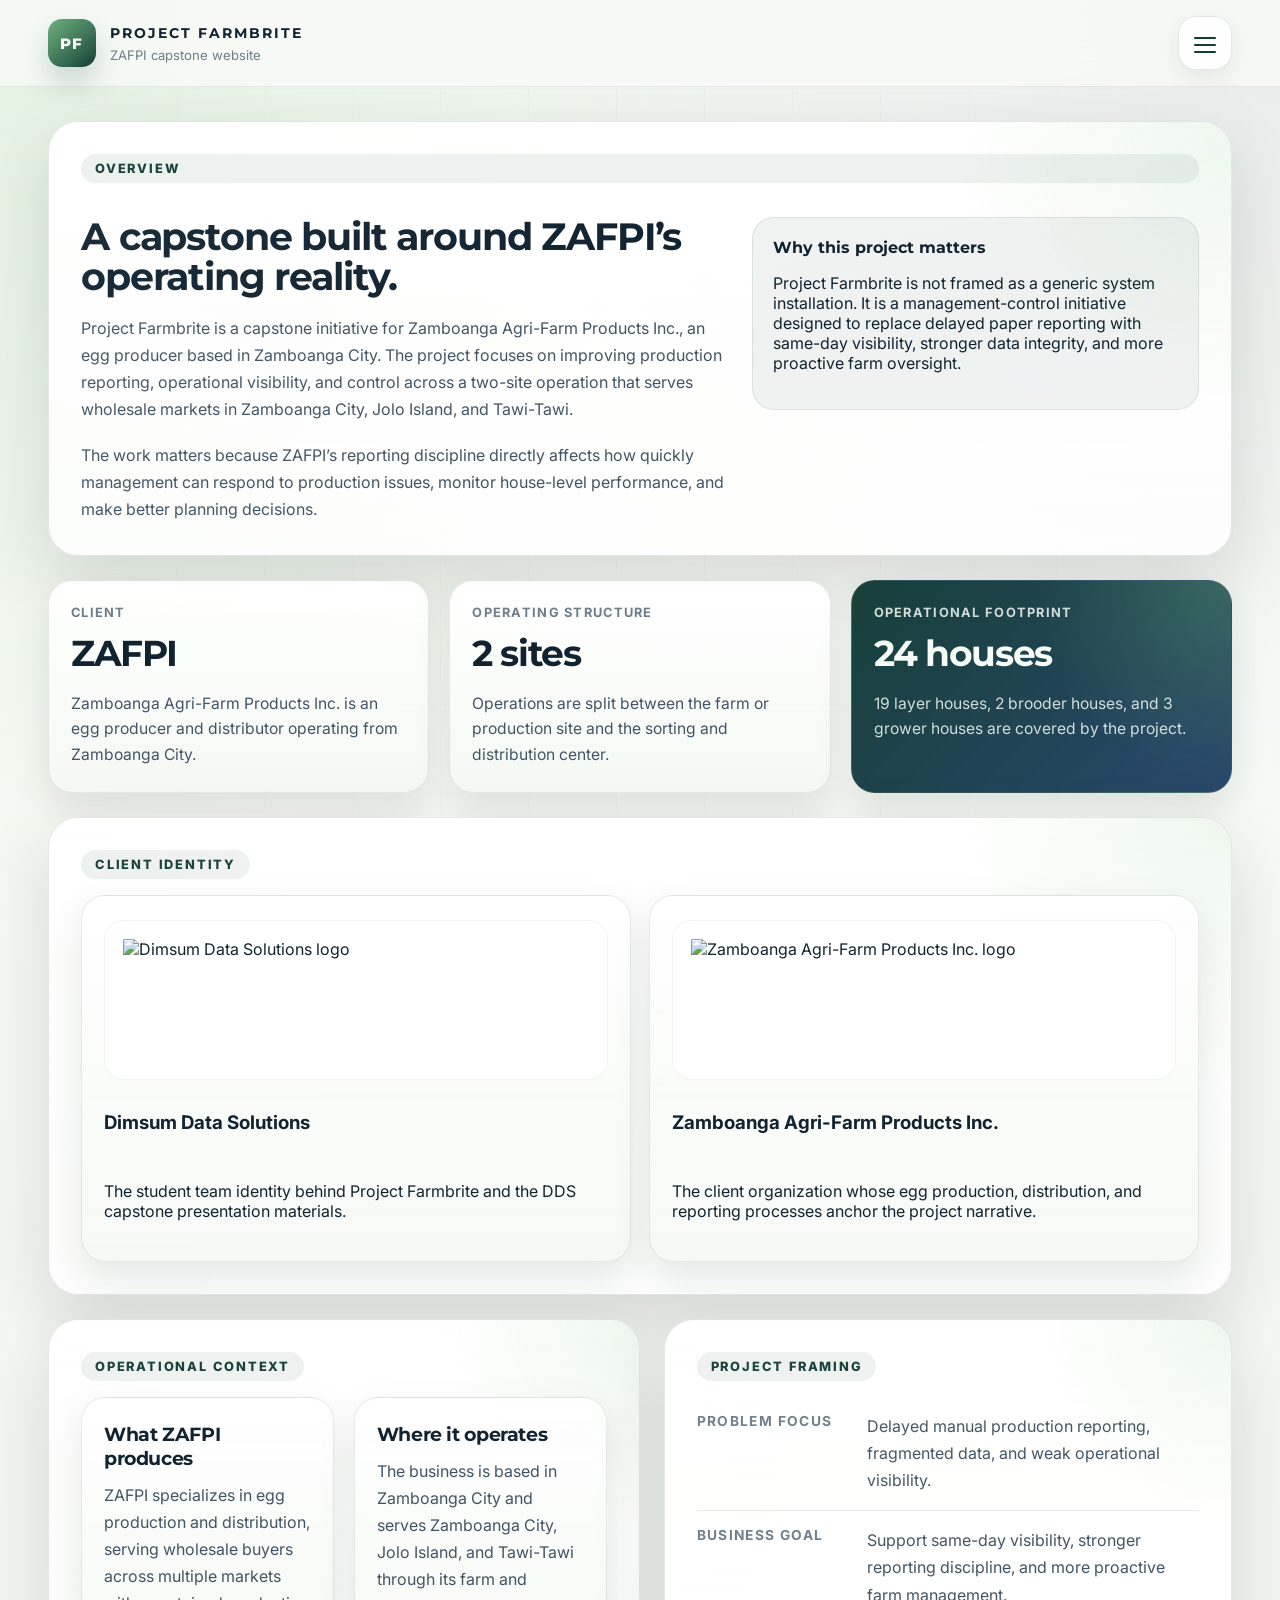
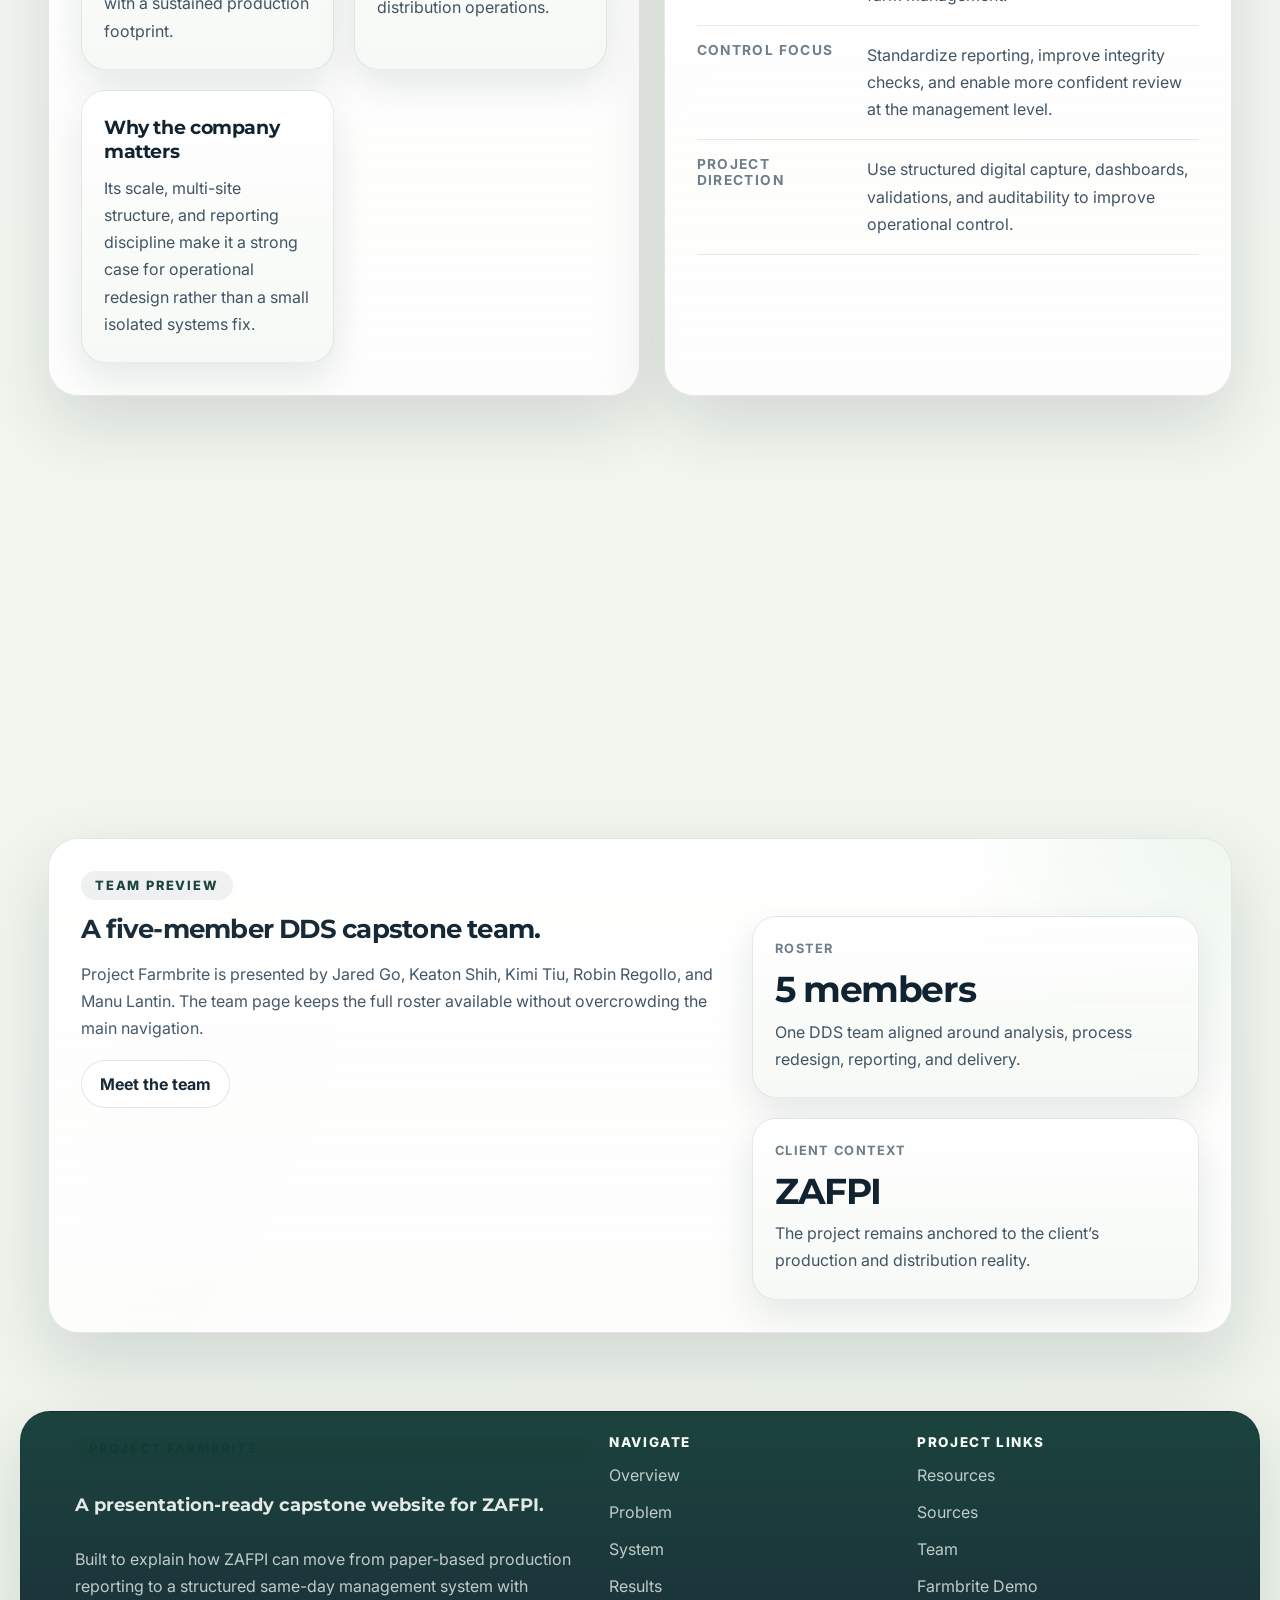
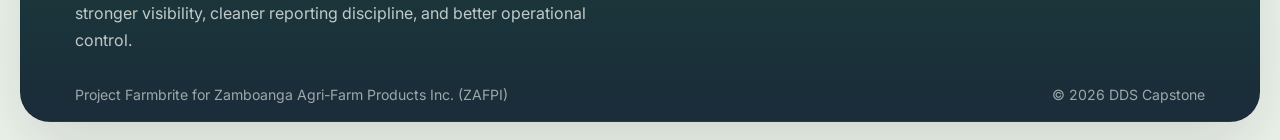
==== commit 94e8296b: "Add files via upload" ====
--- a/about.html
+++ b/about.html
@@ -1,4 +1,4 @@
-<!DOCTYPE html>
+﻿<!DOCTYPE html>
 <html lang="en">
 <head>
   <meta charset="UTF-8" />
@@ -6,9 +6,7 @@
   <title>Project Farmbrite | Overview</title>
   <link rel="preconnect" href="https://fonts.googleapis.com" />
   <link rel="preconnect" href="https://fonts.gstatic.com" crossorigin />
-  <link href="https://fonts.googleapis.com/css2?family=Inter:wght@400;500;600;700;800&family=Montserrat:wght@600;700;800;900&display=swap" rel="stylesheet" />
-  <link rel="stylesheet" href="site.css" />
-
+  <link href="https://fonts.googleapis.com/css2?family=Inter:wght@400;500;600;700;800&family=Montserrat:wght@600;700;800;900&display=swap" rel="stylesheet" />
 <!-- INLINE_SITE_CSS_START -->
 <style>
 :root {
@@ -409,6 +407,11 @@
   align-content: start;
 }
 
+.hero-copy > .button,
+.hero-copy > .text-button {
+  justify-self: start;
+}
+
 .hero-grid,
 .split-grid,
 .two-column-grid {
@@ -426,15 +429,15 @@
 .mini-stat-grid,
 .success-grid {
   display: grid;
-  grid-template-columns: repeat(3, minmax(0, 1fr));
-  gap: 18px;
+  grid-template-columns: repeat(auto-fit, minmax(250px, 1fr));
+  gap: 20px;
 }
 
 .four-column-grid,
 .quick-stat-grid {
   display: grid;
-  grid-template-columns: repeat(4, minmax(0, 1fr));
-  gap: 18px;
+  grid-template-columns: repeat(auto-fit, minmax(220px, 1fr));
+  gap: 20px;
 }
 
 .surface-card,
@@ -450,11 +453,29 @@
 .comparison-card,
 .summary-band,
 .evidence-card {
-  padding: 22px;
+  padding: 24px 22px;
   border-radius: var(--radius-lg);
   border: 1px solid rgba(18, 60, 53, 0.1);
   background: linear-gradient(180deg, rgba(255, 255, 255, 0.96), rgba(244, 248, 243, 0.86));
   box-shadow: var(--shadow-md);
+}
+
+.surface-card,
+.stat-card,
+.metric-card,
+.detail-card,
+.resource-card,
+.team-card,
+.process-card,
+.path-card,
+.phase-card,
+.logo-card,
+.comparison-card,
+.summary-band,
+.evidence-card {
+  display: grid;
+  align-content: start;
+  gap: 12px;
 }
 
 .surface-card:hover,
@@ -489,20 +510,21 @@
 .metric-value,
 .big-number {
   display: block;
-  margin-top: 8px;
+  margin-top: 4px;
   font-family: "Montserrat", sans-serif;
-  font-size: clamp(1.7rem, 2vw, 2.3rem);
-  line-height: 1;
+  font-size: clamp(2rem, 2.8vw, 3.1rem);
+  line-height: 0.96;
   letter-spacing: -0.04em;
+  overflow-wrap: anywhere;
 }
 
 .stat-support,
 .detail-note,
 .metric-note {
-  margin-top: 12px;
+  margin-top: 8px;
   color: var(--muted);
-  font-size: 0.95rem;
-  line-height: 1.6;
+  font-size: 0.98rem;
+  line-height: 1.65;
 }
 
 .stat-card.is-accent,
@@ -730,39 +752,42 @@
 }
 
 .timeline-shell {
-  padding: 30px;
+  padding: 34px;
 }
 
 .timeline-track {
   position: relative;
   display: grid;
-  grid-template-columns: repeat(9, minmax(0, 1fr));
-  gap: 16px;
+  grid-template-columns: repeat(3, minmax(0, 1fr));
+  gap: 22px;
+  align-items: stretch;
 }
 
 .timeline-track::before {
-  content: "";
-  position: absolute;
-  top: 22px;
-  left: 0;
-  right: 0;
-  height: 2px;
-  background: linear-gradient(90deg, rgba(18, 60, 53, 0.18), rgba(18, 60, 53, 0.52));
-  transform-origin: left center;
+  display: none;
 }
 
 .phase-card {
-  min-height: 220px;
+  min-height: 0;
+  padding: 26px 22px 24px;
+}
+
+.phase-card h3 {
+  font-size: clamp(1.22rem, 1.6vw, 1.6rem);
+  line-height: 1.12;
+  max-width: 12ch;
 }
 
 .phase-card p {
   margin: 0;
   color: var(--muted);
-  line-height: 1.65;
+  font-size: 1rem;
+  line-height: 1.7;
+  max-width: 25ch;
 }
 
 .phase-card .phase-index {
-  margin-bottom: 14px;
+  margin-bottom: 18px;
 }
 
 .resource-card,
@@ -1399,11 +1424,12 @@
 
 .summary-band {
   display: grid;
-  gap: 18px;
+  gap: 20px;
 }
 
 .summary-band .quick-stat-grid {
   margin-top: 6px;
+  align-items: stretch;
 }
 
 .summary-band .surface-card,
@@ -1429,8 +1455,25 @@
 
 .page-intro-grid {
   display: grid;
-  grid-template-columns: minmax(0, 0.92fr) minmax(280px, 0.72fr);
-  gap: 24px;
+  grid-template-columns: minmax(0, 1.18fr) minmax(360px, 0.82fr);
+  gap: 28px;
+  align-items: start;
+}
+
+.mini-stat-grid {
+  align-self: start;
+}
+
+.mini-stat-grid .surface-card {
+  min-height: 100%;
+}
+
+.quick-stat-grid .stat-card {
+  min-height: 260px;
+}
+
+.quick-stat-grid .stat-value {
+  font-size: clamp(2.1rem, 3.2vw, 3.4rem);
 }
 
 .callout-card {
@@ -1476,11 +1519,7 @@
   }
 
   .timeline-track {
-    grid-template-columns: repeat(3, minmax(0, 1fr));
-  }
-
-  .timeline-track::before {
-    display: none;
+    grid-template-columns: repeat(2, minmax(0, 1fr));
   }
 
   .three-column-grid,
@@ -1658,6 +1697,665 @@
   .reveal.in-view {
     opacity: 1;
     transform: none;
+  }
+}
+
+/* Premium nav + landing stage overrides */
+.nav-shell {
+  gap: 12px;
+}
+
+.nav-toggle {
+  display: inline-flex;
+  position: relative;
+  width: 54px;
+  height: 54px;
+  padding: 0;
+  font-size: 0;
+  color: transparent;
+  border-radius: 18px;
+  background: rgba(255, 255, 255, 0.92);
+  box-shadow: var(--shadow-sm);
+}
+
+.nav-toggle::before,
+.nav-toggle::after {
+  content: "";
+  position: absolute;
+  left: 15px;
+  width: 22px;
+  height: 2px;
+  border-radius: 999px;
+  background: var(--green-900);
+  transition: transform 240ms ease, box-shadow 240ms ease, opacity 240ms ease;
+}
+
+.nav-toggle::before {
+  top: 20px;
+  box-shadow: 0 7px 0 0 var(--green-900);
+}
+
+.nav-toggle::after {
+  top: 34px;
+}
+
+.nav-toggle.is-open::before {
+  top: 25px;
+  transform: rotate(45deg);
+  box-shadow: none;
+}
+
+.nav-toggle.is-open::after {
+  top: 25px;
+  transform: rotate(-45deg);
+}
+
+.nav-menu {
+  position: absolute;
+  top: calc(100% + 14px);
+  right: 0;
+  z-index: 130;
+  min-width: 290px;
+  padding: 14px;
+  border-radius: 26px;
+  border: 1px solid rgba(18, 60, 53, 0.1);
+  background: rgba(248, 250, 246, 0.96);
+  box-shadow: 0 22px 54px rgba(14, 35, 33, 0.18);
+  backdrop-filter: blur(18px);
+  -webkit-backdrop-filter: blur(18px);
+  display: grid;
+  gap: 8px;
+  opacity: 0;
+  visibility: hidden;
+  transform: translateY(-10px) scale(0.98);
+  transform-origin: top right;
+  transition: opacity 240ms ease, visibility 240ms ease, transform 240ms ease;
+}
+
+.nav-menu.is-open {
+  opacity: 1;
+  visibility: visible;
+  transform: translateY(0) scale(1);
+}
+
+.nav-menu .nav-link {
+  width: 100%;
+  min-height: 48px;
+  justify-content: flex-start;
+  padding: 12px 16px;
+  border-radius: 16px;
+}
+
+.nav-link--cta {
+  width: 100%;
+  justify-content: center;
+  margin-top: 8px;
+}
+
+.nav-cta {
+  display: none !important;
+}
+
+.site-footer {
+  padding: 10px 0 18px;
+}
+
+.footer-grid {
+  gap: 20px;
+  padding: 22px 26px 16px;
+  grid-template-columns: minmax(0, 1.25fr) repeat(2, minmax(170px, 0.7fr));
+}
+
+.footer-title {
+  font-size: 1.15rem;
+}
+
+.footer-bottom {
+  padding: 0 26px 18px;
+}
+
+.page-home .page-main {
+  padding: 16px 0 34px;
+}
+
+.page-home .page-container {
+  width: min(100%, 1380px);
+}
+
+.home-stage-shell {
+  min-height: calc(100vh - var(--nav-height) - 22px);
+}
+
+.home-stage-shell::before {
+  display: none;
+}
+
+.demo-stage--full {
+  min-height: calc(100vh - var(--nav-height) - 22px);
+  background:
+    radial-gradient(circle at 12% 18%, rgba(255, 235, 182, 0.58), transparent 16%),
+    linear-gradient(180deg, #dfe8da 0%, #efead9 42%, #d8e3d8 100%);
+}
+
+.demo-stage--full::before {
+  background:
+    linear-gradient(180deg, rgba(9, 18, 14, 0.04), rgba(9, 18, 14, 0.14) 100%),
+    radial-gradient(circle at center, transparent 28%, rgba(9, 18, 14, 0.16) 108%);
+}
+
+.scene-layer {
+  position: absolute;
+  inset: 0;
+  overflow: hidden;
+}
+
+.scene-grid {
+  position: absolute;
+  inset: 0;
+  opacity: 0.26;
+  background-image:
+    linear-gradient(rgba(18, 60, 53, 0.06) 1px, transparent 1px),
+    linear-gradient(90deg, rgba(18, 60, 53, 0.06) 1px, transparent 1px);
+  background-size: 112px 112px;
+}
+
+.scene-sun,
+.scene-glow {
+  position: absolute;
+  border-radius: 50%;
+  filter: blur(2px);
+}
+
+.scene-sun {
+  top: 9%;
+  left: 13%;
+  width: 150px;
+  height: 150px;
+  background: radial-gradient(circle, rgba(255, 246, 201, 0.95), rgba(248, 215, 116, 0.18) 72%, transparent 74%);
+  box-shadow: 0 0 120px rgba(248, 215, 116, 0.3);
+}
+
+.scene-glow {
+  right: 12%;
+  bottom: 18%;
+  width: 380px;
+  height: 220px;
+  background: radial-gradient(circle, rgba(255, 246, 201, 0.3), transparent 68%);
+  filter: blur(26px);
+}
+
+.scene-farmline {
+  position: absolute;
+  left: 7%;
+  right: 15%;
+  bottom: 27%;
+  display: flex;
+  align-items: end;
+  gap: 18px;
+}
+
+.farm-house {
+  flex: 1;
+  min-height: 54px;
+  border-radius: 16px 16px 8px 8px;
+  background: linear-gradient(180deg, rgba(29, 72, 62, 0.9), rgba(20, 50, 44, 0.92));
+  box-shadow: 0 16px 32px rgba(20, 50, 44, 0.18);
+  position: relative;
+}
+
+.farm-house::before {
+  content: "";
+  position: absolute;
+  left: 8%;
+  right: 8%;
+  top: -18px;
+  height: 26px;
+  border-radius: 999px 999px 0 0;
+  background: linear-gradient(180deg, rgba(24, 49, 71, 0.94), rgba(24, 49, 71, 0.72));
+}
+
+.house-wide {
+  min-height: 70px;
+}
+
+.house-mid {
+  min-height: 56px;
+}
+
+.house-tall {
+  min-height: 84px;
+}
+
+.scene-silo {
+  position: absolute;
+  right: 15%;
+  bottom: 28%;
+  width: 62px;
+  height: 150px;
+  border-radius: 999px 999px 22px 22px;
+  background: linear-gradient(180deg, rgba(210, 220, 225, 0.94), rgba(160, 172, 179, 0.98));
+  box-shadow: 0 16px 32px rgba(52, 62, 68, 0.18);
+}
+
+.scene-silo::before {
+  content: "";
+  position: absolute;
+  inset: -24px 0 auto;
+  height: 44px;
+  border-radius: 50%;
+  background: linear-gradient(180deg, rgba(222, 231, 235, 0.96), rgba(168, 178, 185, 0.92));
+}
+
+.scene-belt {
+  position: absolute;
+  left: 10%;
+  right: 18%;
+  bottom: 11%;
+  height: 110px;
+  border-radius: 999px;
+}
+
+.scene-belt-track,
+.scene-belt-rail,
+.scene-belt-glow,
+.egg-stream {
+  position: absolute;
+}
+
+.scene-belt-track {
+  inset: 20px 0 0;
+  border-radius: 999px;
+  background:
+    linear-gradient(180deg, rgba(50, 56, 63, 0.96), rgba(32, 38, 43, 0.96)),
+    repeating-linear-gradient(90deg, rgba(255, 255, 255, 0.08) 0 18px, transparent 18px 42px);
+  box-shadow: inset 0 1px 0 rgba(255, 255, 255, 0.08), 0 24px 44px rgba(19, 30, 26, 0.22);
+  overflow: hidden;
+}
+
+.scene-belt-track::after {
+  content: "";
+  position: absolute;
+  inset: 0;
+  opacity: 0.35;
+  background: repeating-linear-gradient(90deg, rgba(255, 255, 255, 0.14) 0 20px, transparent 20px 56px);
+  transform: translateX(calc(var(--belt-shift, 0px) * -1));
+}
+
+.scene-belt-rail {
+  top: 6px;
+  width: 100%;
+  height: 10px;
+  border-radius: 999px;
+  background: linear-gradient(90deg, rgba(183, 193, 199, 0.96), rgba(144, 154, 160, 0.96));
+}
+
+.scene-belt-rail--left {
+  left: 0;
+}
+
+.scene-belt-rail--right {
+  top: auto;
+  bottom: -6px;
+}
+
+.scene-belt-glow {
+  inset: auto 4% -12px;
+  height: 30px;
+  border-radius: 50%;
+  background: radial-gradient(circle, rgba(248, 215, 116, 0.24), transparent 70%);
+  filter: blur(18px);
+}
+
+.egg-stream {
+  inset: 0 6% 0 6%;
+  overflow: hidden;
+}
+
+.sim-egg {
+  position: absolute;
+  left: 0;
+  top: 18px;
+  width: 36px;
+  height: 48px;
+  border-radius: 50% 50% 48% 48%;
+  box-shadow: 0 12px 20px rgba(18, 24, 27, 0.18);
+  will-change: transform;
+}
+
+.egg--light {
+  background: radial-gradient(circle at 35% 30%, #fffdf5, #f0e4ce 68%);
+}
+
+.egg--tan {
+  background: radial-gradient(circle at 35% 30%, #fae8cf, #d7b28a 70%);
+}
+
+.egg--speckled {
+  background:
+    radial-gradient(circle at 35% 30%, #f6efe0, #d8ceb8 70%),
+    radial-gradient(circle at 30% 50%, rgba(108, 86, 63, 0.3) 0 2px, transparent 2px),
+    radial-gradient(circle at 65% 28%, rgba(108, 86, 63, 0.22) 0 1.5px, transparent 1.5px);
+}
+
+.egg--alert {
+  background: radial-gradient(circle at 35% 30%, #f2cabf, #bf7d6d 72%);
+}
+
+.sim-overlay--landing {
+  padding: clamp(20px, 2vw, 32px);
+  gap: 22px;
+}
+
+.sim-hero-grid {
+  display: grid;
+  grid-template-columns: minmax(350px, 0.82fr) minmax(300px, 0.76fr);
+  gap: 28px;
+  align-items: center;
+}
+
+.hero-floating-card {
+  padding: 28px;
+  border-radius: 30px;
+  border: 1px solid rgba(255, 255, 255, 0.22);
+  background: rgba(249, 251, 247, 0.88);
+  box-shadow: 0 26px 56px rgba(14, 35, 33, 0.14);
+  backdrop-filter: blur(18px);
+}
+
+.hero-title--home {
+  max-width: 8ch;
+  font-size: clamp(3.4rem, 8vw, 6.3rem);
+  color: #1a2538;
+}
+
+.story-panel--landing {
+  max-width: 540px;
+  justify-self: end;
+  align-self: center;
+  padding: 18px 0 0;
+}
+
+.story-panel--landing .story-line {
+  color: rgba(250, 252, 247, 0.96);
+  font-size: clamp(2.9rem, 7vw, 5.2rem);
+  text-shadow: 0 18px 40px rgba(13, 26, 21, 0.18);
+}
+
+.story-support {
+  max-width: 44ch;
+}
+
+.team-presence {
+  margin-top: 18px;
+  padding: 16px 18px;
+  border-radius: 22px;
+  border: 1px solid rgba(255, 255, 255, 0.18);
+  background: rgba(9, 22, 18, 0.44);
+  color: rgba(244, 250, 243, 0.84);
+  backdrop-filter: blur(14px);
+}
+
+.team-presence-label {
+  display: inline-flex;
+  margin-bottom: 8px;
+  color: rgba(244, 250, 243, 0.64);
+  font-size: 0.8rem;
+  font-weight: 800;
+  letter-spacing: 0.12em;
+  text-transform: uppercase;
+}
+
+.team-presence p {
+  margin: 0;
+  line-height: 1.7;
+}
+
+.sim-bottom--landing {
+  grid-template-columns: minmax(0, 0.74fr) minmax(360px, 0.82fr);
+  align-items: end;
+}
+
+.sim-control-deck {
+  display: grid;
+  gap: 16px;
+  align-self: end;
+}
+
+.dashboard-panel--landing {
+  justify-self: end;
+  width: min(100%, 510px);
+  background: linear-gradient(180deg, rgba(12, 23, 29, 0.9), rgba(17, 36, 32, 0.84));
+}
+
+.signal-card--compact {
+  max-width: 360px;
+}
+
+.signal-value--compact {
+  font-size: clamp(1.8rem, 3vw, 3rem);
+}
+
+.sim-floating-panels {
+  position: absolute;
+  right: clamp(18px, 3vw, 32px);
+  bottom: clamp(140px, 20vh, 210px);
+  z-index: 4;
+  display: grid;
+  gap: 14px;
+}
+
+.sim-topbar,
+.story-panel,
+.hero-floating-card,
+.signal-card,
+.dashboard-panel,
+.instruction-chip,
+.team-presence {
+  transition: transform 260ms ease, opacity 260ms ease, box-shadow 260ms ease;
+}
+
+.demo-stage.is-focus .hero-floating-card,
+.demo-stage.is-focus .sim-topbar,
+.demo-stage.is-focus .sim-control-deck,
+.demo-stage.is-focus .team-presence {
+  opacity: 0.28;
+}
+
+.demo-stage.is-active .dashboard-panel,
+.demo-stage.is-active .signal-card {
+  box-shadow: 0 26px 56px rgba(10, 22, 18, 0.3);
+}
+
+.home-team-section {
+  display: grid;
+  gap: 22px;
+}
+
+.home-team-header {
+  display: flex;
+  align-items: end;
+  justify-content: space-between;
+  gap: 18px;
+}
+
+.team-rail {
+  display: grid;
+  grid-template-columns: repeat(5, minmax(0, 1fr));
+  gap: 16px;
+}
+
+.team-chip-card {
+  padding: 18px;
+  border-radius: 22px;
+  border: 1px solid rgba(18, 60, 53, 0.1);
+  background: linear-gradient(180deg, rgba(255, 255, 255, 0.96), rgba(244, 248, 243, 0.88));
+  box-shadow: var(--shadow-sm);
+  display: grid;
+  gap: 12px;
+}
+
+.team-chip-card strong {
+  font-family: "Montserrat", sans-serif;
+  font-size: 0.98rem;
+}
+
+@keyframes stageFloat {
+  from {
+    transform: translateY(0px);
+  }
+
+  50% {
+    transform: translateY(-8px);
+  }
+
+  to {
+    transform: translateY(0px);
+  }
+}
+
+@keyframes glowDrift {
+  from {
+    transform: translate3d(0, 0, 0) scale(1);
+  }
+
+  50% {
+    transform: translate3d(14px, -10px, 0) scale(1.04);
+  }
+
+  to {
+    transform: translate3d(0, 0, 0) scale(1);
+  }
+}
+
+.scene-sun {
+  animation: glowDrift 9s ease-in-out infinite;
+}
+
+.scene-glow {
+  animation: glowDrift 11s ease-in-out infinite reverse;
+}
+
+.story-panel--landing,
+.dashboard-panel--landing {
+  animation: stageFloat 8s ease-in-out infinite;
+}
+
+@media (max-width: 1180px) {
+  .sim-hero-grid,
+  .sim-bottom--landing,
+  .home-team-header {
+    grid-template-columns: 1fr;
+    display: grid;
+  }
+
+  .story-panel--landing,
+  .dashboard-panel--landing {
+    justify-self: stretch;
+    max-width: none;
+  }
+
+  .sim-floating-panels {
+    position: static;
+    grid-template-columns: repeat(2, minmax(0, 1fr));
+  }
+
+  .team-rail {
+    grid-template-columns: repeat(3, minmax(0, 1fr));
+  }
+}
+
+@media (max-width: 900px) {
+  .nav-menu {
+    right: 0;
+    left: auto;
+    width: min(320px, calc(100vw - 36px));
+  }
+
+  .home-stage-shell,
+  .demo-stage--full {
+    min-height: 880px;
+  }
+
+  .scene-belt {
+    left: 6%;
+    right: 8%;
+    bottom: 14%;
+  }
+
+  .sim-overlay--landing {
+    padding: 18px;
+  }
+
+  .hero-title--home {
+    font-size: clamp(2.8rem, 10vw, 4.6rem);
+  }
+
+  .sim-floating-panels {
+    grid-template-columns: 1fr;
+  }
+
+  .team-rail {
+    grid-template-columns: repeat(2, minmax(0, 1fr));
+  }
+}
+
+@media (max-width: 700px) {
+  .topbar-inner {
+    padding-right: 18px;
+  }
+
+  .brand-copy span {
+    display: none;
+  }
+
+  .home-stage-shell,
+  .demo-stage--full {
+    min-height: 980px;
+  }
+
+  .scene-farmline {
+    left: 5%;
+    right: 5%;
+    bottom: 31%;
+    gap: 10px;
+  }
+
+  .scene-silo {
+    right: 7%;
+    bottom: 33%;
+    transform: scale(0.82);
+  }
+
+  .scene-belt {
+    left: 4%;
+    right: 4%;
+    bottom: 16%;
+    height: 92px;
+  }
+
+  .hero-floating-card {
+    padding: 22px;
+  }
+
+  .signal-card--compact {
+    max-width: none;
+  }
+
+  .home-team-header {
+    gap: 14px;
+  }
+
+  .team-rail {
+    grid-template-columns: 1fr;
+  }
+}
+
+@media (prefers-reduced-motion: reduce) {
+  .scene-sun,
+  .scene-glow,
+  .story-panel--landing,
+  .dashboard-panel--landing {
+    animation: none;
   }
 }
 
@@ -1860,16 +2558,14 @@
         <span>&copy; <span data-year></span> DDS Capstone</span>
       </div>
     </div>
-  </footer>
-
-  <script src="site.js"></script>
-
+  </footer>
 <!-- INLINE_SITE_JS_START -->
 <script>
 document.addEventListener("DOMContentLoaded", () => {
   const navToggle = document.querySelector("[data-nav-toggle]");
   const navMenu = document.querySelector("[data-nav-menu]");
   const navShell = document.querySelector(".nav-shell");
+  const navCta = document.querySelector(".nav-cta");
   const prefersReducedMotion = window.matchMedia("(prefers-reduced-motion: reduce)");
   const currentPage = window.location.pathname.split("/").pop() || "index.html";
 
@@ -1882,16 +2578,29 @@
     prefersReducedMotion.addEventListener("change", syncReducedMotionClass);
   }
 
+  if (navToggle) {
+    navToggle.setAttribute("aria-label", "Toggle navigation");
+    navToggle.textContent = "Menu";
+  }
+
+  if (navMenu && navCta && !navMenu.querySelector(".nav-link--cta")) {
+    const ctaClone = navCta.cloneNode(true);
+    ctaClone.className = "button button-primary nav-link--cta";
+    navMenu.appendChild(ctaClone);
+    navCta.hidden = true;
+  }
+
   const setMenuState = (isOpen) => {
     if (!navMenu || !navToggle) return;
     navMenu.classList.toggle("is-open", isOpen);
+    navToggle.classList.toggle("is-open", isOpen);
     navToggle.setAttribute("aria-expanded", String(isOpen));
+    document.body.classList.toggle("nav-open", isOpen);
   };
 
   if (navToggle && navMenu) {
     navToggle.addEventListener("click", () => {
-      const nextState = !navMenu.classList.contains("is-open");
-      setMenuState(nextState);
+      setMenuState(!navMenu.classList.contains("is-open"));
     });
 
     navMenu.querySelectorAll("a").forEach((link) => {
@@ -1904,8 +2613,9 @@
       setMenuState(false);
     });
 
-    window.addEventListener("resize", () => {
-      if (window.innerWidth > 900) setMenuState(false);
+    document.addEventListener("keydown", (event) => {
+      if (event.key !== "Escape") return;
+      setMenuState(false);
     });
   }
 
@@ -1935,8 +2645,8 @@
       });
     },
     {
-      threshold: 0.16,
-      rootMargin: "0px 0px -6% 0px"
+      threshold: 0.12,
+      rootMargin: "0px 0px -8% 0px"
     }
   );
 
@@ -1947,3 +2657,6 @@
 <!-- INLINE_SITE_JS_END -->
 </body>
 </html>
+
+
+
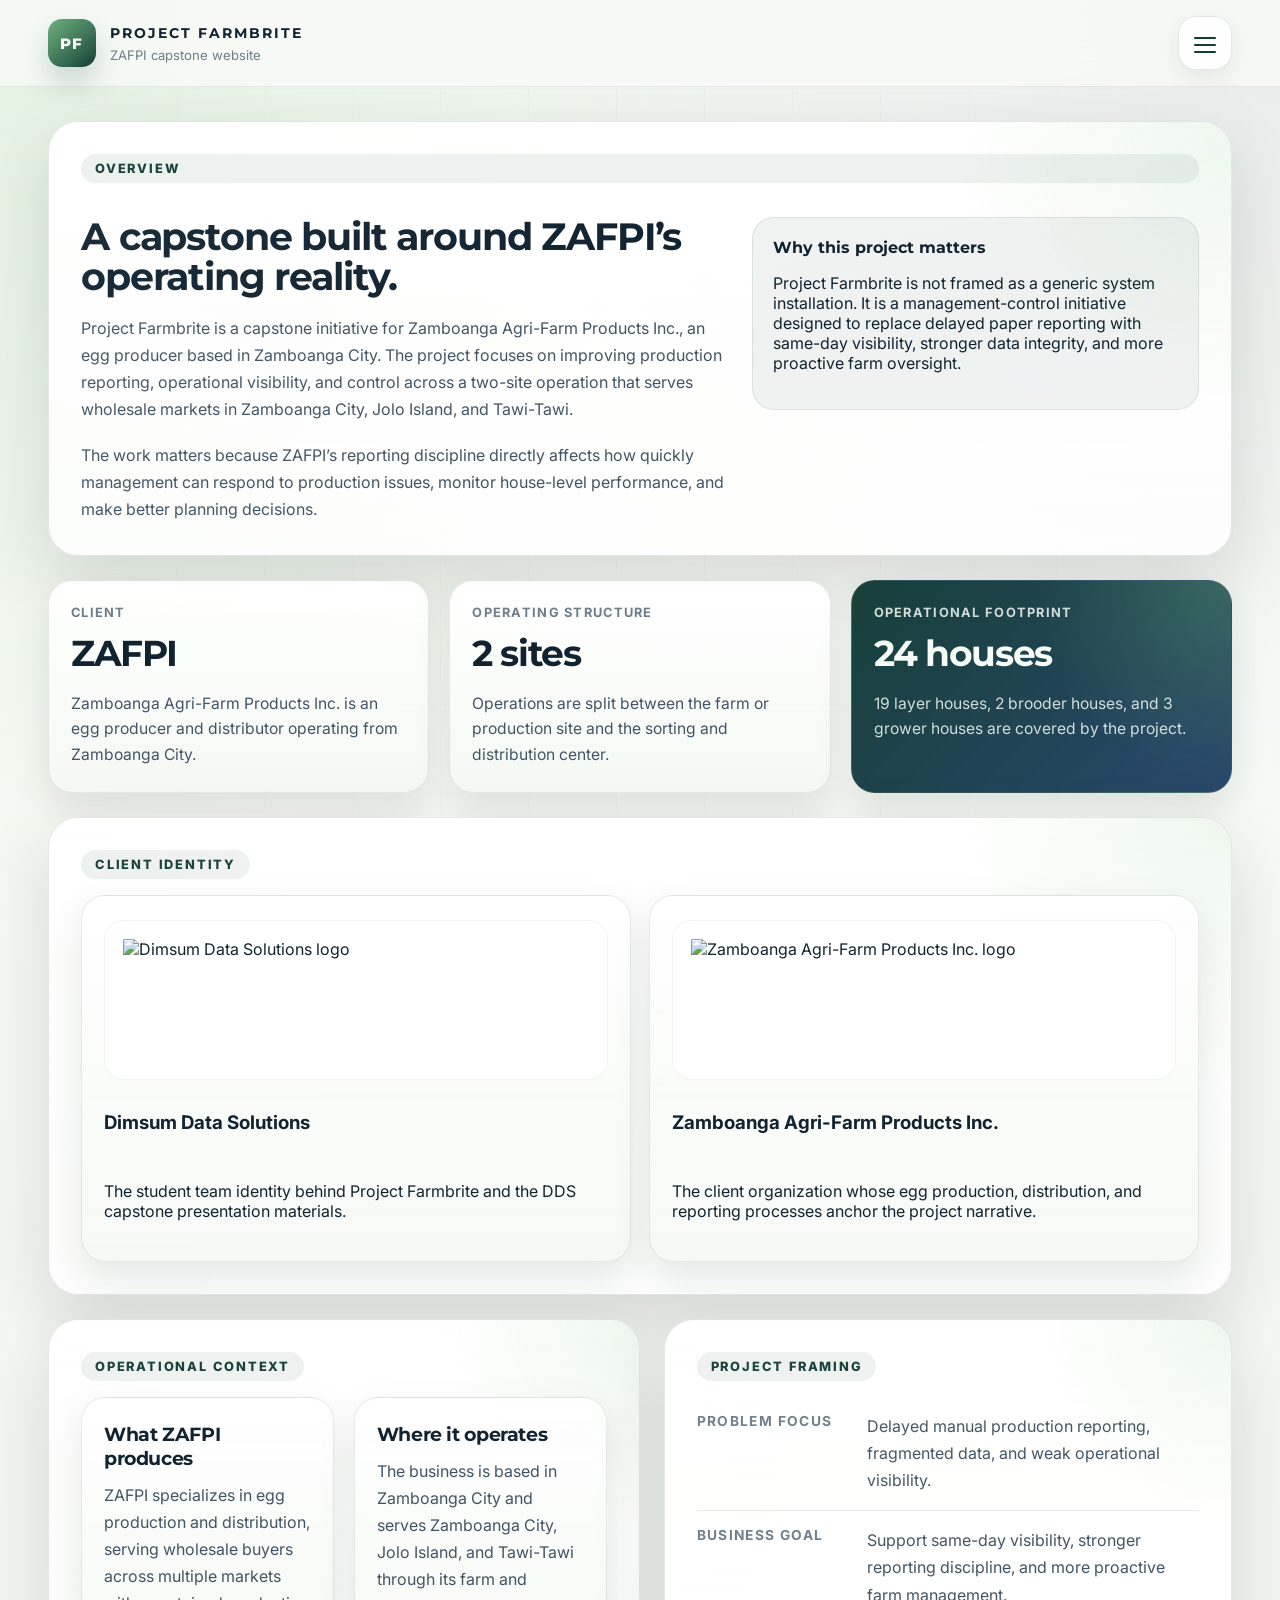
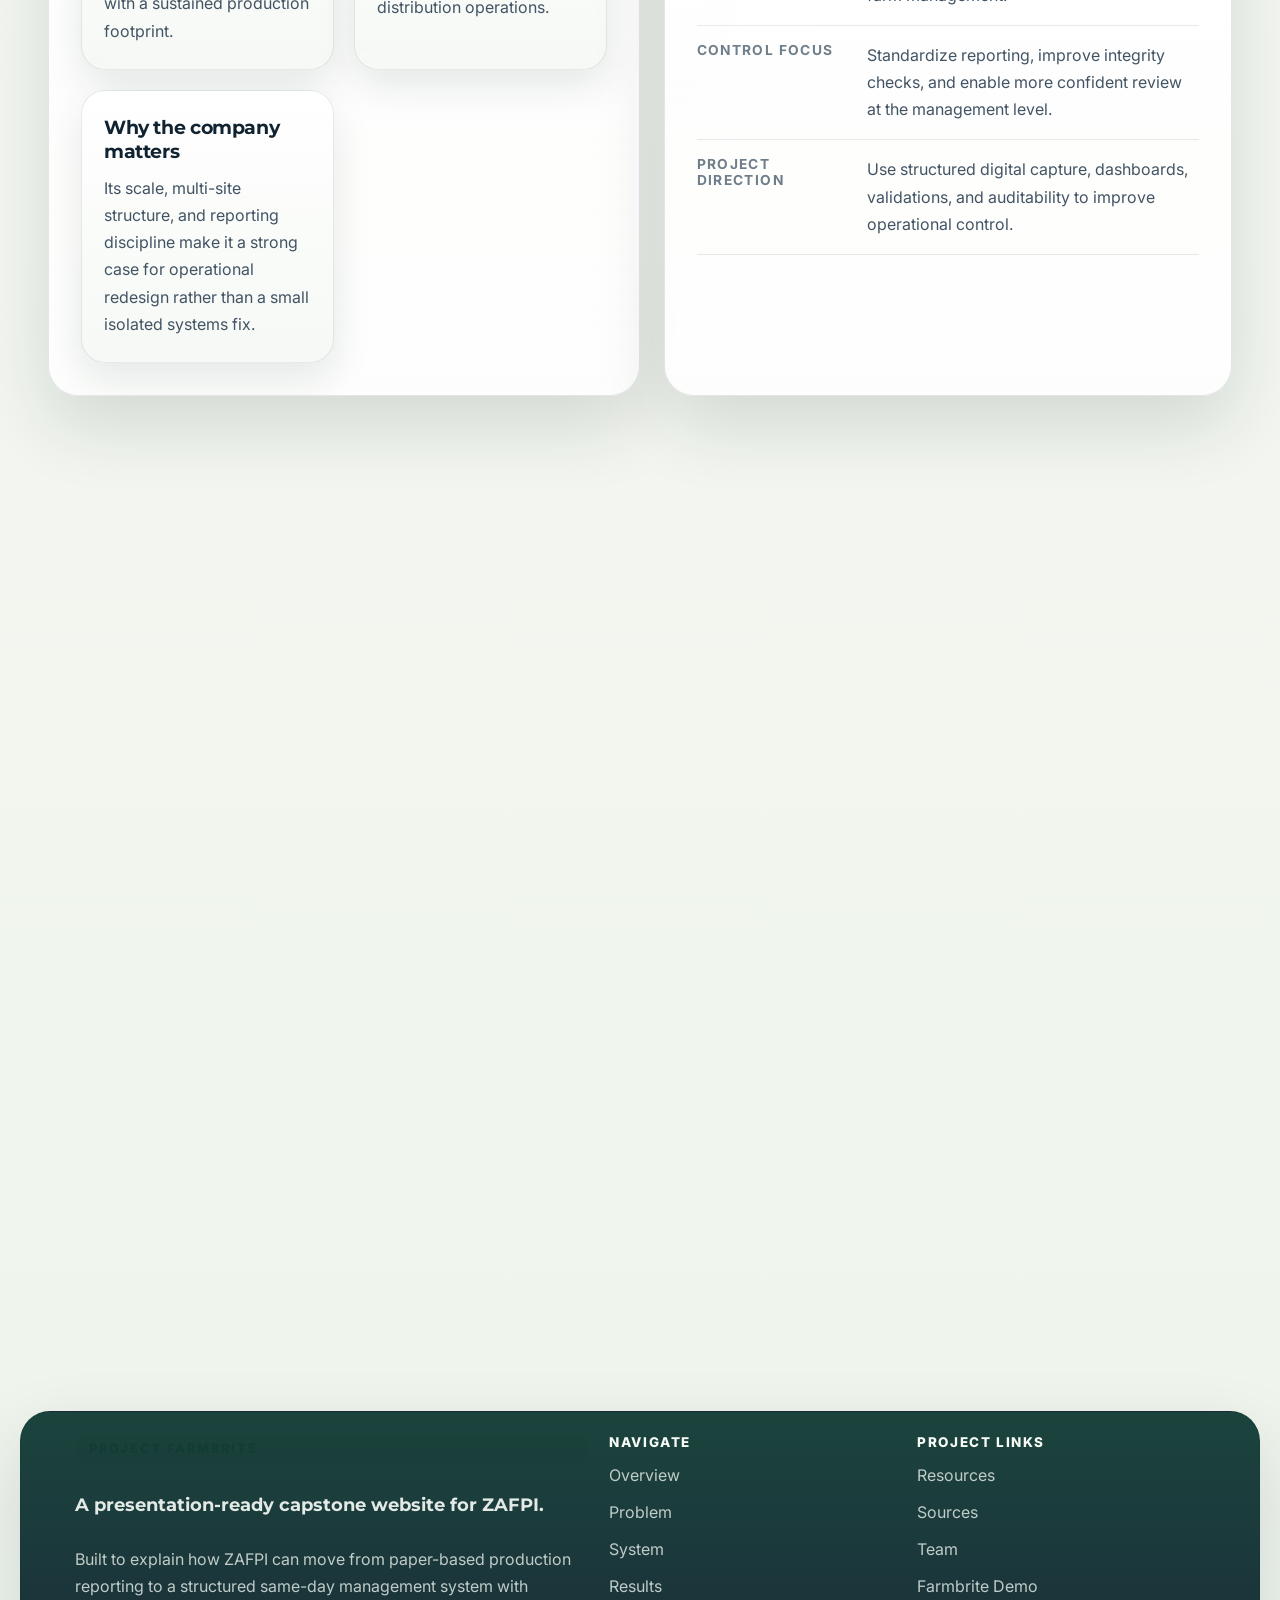
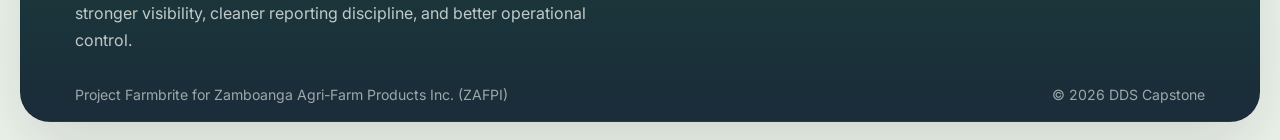
==== commit 4d2ade41: "Add files via upload" ====
--- a/about.html
+++ b/about.html
@@ -1,4 +1,4 @@
-﻿<!DOCTYPE html>
+<!DOCTYPE html>
 <html lang="en">
 <head>
   <meta charset="UTF-8" />
@@ -36,7 +36,7 @@
   --radius-sm: 12px;
   --max-width: 1240px;
   --nav-height: 86px;
-  --transition: 220ms ease;
+  --transition: 260ms cubic-bezier(0.22, 0.61, 0.36, 1);
 }
 
 *,
@@ -2357,7 +2357,2253 @@
   .dashboard-panel--landing {
     animation: none;
   }
-}
+}
+
+/* Homepage simulation layout v3 */
+.demo-stage--full {
+  min-height: max(980px, calc(100vh - var(--nav-height) - 18px));
+}
+
+.scene-sort-markers {
+  display: none;
+}
+
+.scene-belt {
+  left: 12%;
+  right: 24%;
+  bottom: 9%;
+  height: 138px;
+  z-index: 1;
+}
+
+.scene-belt-track {
+  inset: 28px 0 0;
+}
+
+.scene-farmline {
+  left: 10%;
+  right: 28%;
+  bottom: 34%;
+  gap: 20px;
+}
+
+.scene-silo {
+  right: 22%;
+  bottom: 35%;
+}
+
+.egg-stream {
+  inset: 0 4% 0 4%;
+}
+
+.sim-egg {
+  top: 24px;
+  box-shadow:
+    0 14px 22px rgba(18, 24, 27, 0.16),
+    inset 0 2px 5px rgba(255, 255, 255, 0.45);
+}
+
+.sim-egg::before {
+  content: "";
+  position: absolute;
+  inset: 12% 18% 42% 24%;
+  border-radius: 50%;
+  background: radial-gradient(circle, rgba(255, 255, 255, 0.62), transparent 72%);
+  opacity: 0.88;
+}
+
+.egg--jumbo {
+  background: radial-gradient(circle at 35% 28%, #fffef9, #f0dfbd 70%);
+}
+
+.egg--large {
+  background: radial-gradient(circle at 35% 30%, #f7edd9, #ddbe90 70%);
+}
+
+.egg--medium {
+  background:
+    radial-gradient(circle at 35% 30%, #f5f0e4, #d9d2be 70%),
+    radial-gradient(circle at 26% 54%, rgba(104, 86, 62, 0.28) 0 2px, transparent 2px),
+    radial-gradient(circle at 66% 30%, rgba(104, 86, 62, 0.22) 0 1.5px, transparent 1.5px);
+}
+
+.egg--small {
+  background: radial-gradient(circle at 35% 28%, #fbf7ea, #ded8c2 72%);
+}
+
+.egg--exception {
+  background: radial-gradient(circle at 35% 30%, #f6d2c6, #c77b6f 72%);
+}
+
+.sim-overlay--landing {
+  grid-template-rows: auto auto 1fr auto;
+  padding: clamp(26px, 2vw, 34px);
+  gap: 22px;
+}
+
+.sim-stage-grid {
+  display: grid;
+  grid-template-columns: minmax(320px, 420px) minmax(280px, 1fr) minmax(320px, 380px);
+  gap: 24px;
+  align-items: start;
+  margin-top: 8px;
+  position: relative;
+  z-index: 3;
+}
+
+.hero-floating-card--stage {
+  max-width: 420px;
+}
+
+.scene-story-panel {
+  display: grid;
+  gap: 18px;
+  align-self: start;
+  justify-self: center;
+  max-width: 520px;
+  padding-top: 44px;
+}
+
+.scene-story-copy {
+  display: grid;
+  gap: 18px;
+  max-width: 460px;
+}
+
+.scene-story-panel .story-line {
+  margin: 0;
+  font-size: clamp(2.6rem, 5.2vw, 4.95rem);
+  line-height: 0.92;
+  color: rgba(251, 252, 247, 0.94);
+  text-shadow: 0 12px 26px rgba(10, 22, 18, 0.12);
+}
+
+.scene-story-panel .story-support {
+  max-width: 34ch;
+  color: rgba(248, 251, 245, 0.88);
+  font-size: 1.02rem;
+}
+
+.scene-grade-guide {
+  display: flex;
+  flex-wrap: wrap;
+  gap: 10px;
+}
+
+.grade-chip {
+  display: inline-flex;
+  align-items: center;
+  min-height: 36px;
+  padding: 8px 12px;
+  border-radius: 999px;
+  border: 1px solid rgba(255, 255, 255, 0.16);
+  background: rgba(15, 28, 24, 0.42);
+  box-shadow: 0 14px 30px rgba(10, 20, 18, 0.08);
+  color: rgba(248, 251, 245, 0.92);
+  font-size: 0.84rem;
+  font-weight: 700;
+  letter-spacing: 0.03em;
+  backdrop-filter: blur(12px);
+}
+
+.grade-chip--jumbo {
+  background: rgba(83, 117, 88, 0.78);
+}
+
+.grade-chip--large {
+  background: rgba(106, 132, 95, 0.76);
+}
+
+.grade-chip--medium {
+  background: rgba(75, 86, 96, 0.68);
+}
+
+.grade-chip--small {
+  background: rgba(59, 79, 95, 0.68);
+}
+
+.grade-chip--exception {
+  background: rgba(135, 77, 64, 0.78);
+}
+
+.monitor-stack {
+  width: min(100%, 380px);
+  justify-self: end;
+  align-self: start;
+  display: grid;
+  gap: 16px;
+  margin-top: 12px;
+  position: relative;
+  z-index: 3;
+}
+
+.record-dock {
+  width: 100%;
+  padding: 18px 20px;
+  border-radius: 24px;
+  background:
+    linear-gradient(180deg, rgba(19, 31, 28, 0.88), rgba(12, 24, 22, 0.82)),
+    rgba(255, 255, 255, 0.04);
+}
+
+.record-dock .signal-value {
+  font-size: clamp(2.1rem, 3vw, 3rem);
+  line-height: 0.94;
+  max-width: 10ch;
+}
+
+.record-dock .signal-copy {
+  max-width: none;
+}
+
+.record-dock .signal-meta {
+  display: flex;
+  flex-wrap: wrap;
+  gap: 12px;
+}
+
+.dashboard-panel--landing {
+  width: 100%;
+  max-width: none;
+  padding: 18px;
+  background: linear-gradient(180deg, rgba(12, 23, 29, 0.94), rgba(17, 36, 32, 0.88));
+}
+
+.dashboard-summary-card {
+  display: grid;
+  gap: 8px;
+  padding: 14px 14px 12px;
+  border-radius: 18px;
+  border: 1px solid rgba(255, 255, 255, 0.08);
+  background: rgba(255, 255, 255, 0.04);
+  margin-bottom: 14px;
+}
+
+.dashboard-summary-value {
+  font-family: "Montserrat", sans-serif;
+  font-size: clamp(1.9rem, 3vw, 2.8rem);
+  line-height: 0.95;
+}
+
+.dashboard-grid {
+  grid-template-columns: 108px minmax(0, 1fr);
+  gap: 16px;
+  align-items: start;
+}
+
+.dashboard-mini-grid {
+  grid-template-columns: repeat(2, minmax(0, 1fr));
+  gap: 10px;
+}
+
+.dashboard-mini-card {
+  min-height: 92px;
+  padding: 12px;
+}
+
+.dashboard-mini-card label {
+  display: block;
+  margin-bottom: 8px;
+  line-height: 1.2;
+}
+
+.dashboard-progress {
+  margin-top: 14px;
+  gap: 12px;
+}
+
+.dashboard-progress-head {
+  flex-wrap: wrap;
+  align-items: flex-start;
+  gap: 10px;
+  font-size: 0.82rem;
+}
+
+.sim-control-rail {
+  display: flex;
+  flex-direction: column;
+  align-items: flex-start;
+  gap: 14px;
+  width: fit-content;
+  max-width: 560px;
+  position: relative;
+  z-index: 4;
+  margin-top: auto;
+}
+
+.sim-control-rail .instruction-chip {
+  min-height: 58px;
+  padding: 16px 22px;
+}
+
+.sim-control-rail .sim-controls {
+  display: flex;
+  flex-wrap: wrap;
+  gap: 12px;
+}
+
+.sim-control-rail .mini-button {
+  min-width: 148px;
+}
+
+.demo-stage.is-focus .hero-floating-card--stage,
+.demo-stage.is-focus .scene-story-panel,
+.demo-stage.is-focus .sim-topbar,
+.demo-stage.is-focus .sim-control-rail {
+  opacity: 0.32;
+}
+
+@media (max-width: 1180px) {
+  .demo-stage--full {
+    min-height: 1120px;
+  }
+
+  .sim-stage-grid {
+    grid-template-columns: 1fr;
+    gap: 18px;
+  }
+
+  .hero-floating-card--stage,
+  .scene-story-panel,
+  .monitor-stack {
+    max-width: none;
+    width: 100%;
+    justify-self: stretch;
+  }
+
+  .scene-story-panel {
+    padding-top: 0;
+  }
+
+  .scene-belt {
+    left: 8%;
+    right: 8%;
+    bottom: 12%;
+  }
+
+  .scene-farmline {
+    left: 8%;
+    right: 12%;
+    bottom: 33%;
+  }
+
+  .scene-silo {
+    right: 10%;
+    bottom: 34%;
+  }
+}
+
+@media (max-width: 900px) {
+  .demo-stage--full {
+    min-height: 1180px;
+  }
+
+  .scene-story-panel .story-line {
+    font-size: clamp(2.2rem, 9vw, 3.8rem);
+  }
+
+  .dashboard-grid {
+    grid-template-columns: 1fr;
+  }
+
+  .dashboard-mini-grid {
+    grid-template-columns: repeat(2, minmax(0, 1fr));
+  }
+
+  .sim-control-rail {
+    max-width: none;
+  }
+}
+
+@media (max-width: 700px) {
+  .demo-stage--full {
+    min-height: 1260px;
+  }
+
+  .scene-belt {
+    left: 4%;
+    right: 4%;
+    bottom: 11%;
+    height: 124px;
+  }
+
+  .scene-farmline {
+    left: 4%;
+    right: 4%;
+    bottom: 31%;
+  }
+
+  .scene-silo {
+    right: 6%;
+    bottom: 33%;
+    transform: scale(0.82);
+  }
+
+  .dashboard-mini-grid,
+  .sim-control-rail .sim-controls {
+    grid-template-columns: 1fr;
+    display: grid;
+  }
+
+  .sim-control-rail .mini-button {
+    width: 100%;
+    min-width: 0;
+  }
+
+  .record-dock .signal-value {
+    font-size: clamp(1.9rem, 8vw, 2.6rem);
+  }
+}
+
+/* Homepage stage v4 */
+.demo-stage--full {
+  min-height: 980px;
+}
+
+.sim-overlay--landing {
+  display: flex;
+  flex-direction: column;
+  min-height: 100%;
+  padding: clamp(24px, 2.4vw, 34px);
+  gap: 28px;
+}
+
+.sim-home-grid {
+  position: relative;
+  z-index: 4;
+  display: grid;
+  grid-template-columns: minmax(340px, 470px) minmax(320px, 420px);
+  justify-content: space-between;
+  align-items: start;
+  gap: 26px;
+}
+
+.hero-floating-card--stage {
+  max-width: 470px;
+  padding: 28px;
+  background: rgba(255, 255, 255, 0.84);
+}
+
+.stage-quote {
+  margin-bottom: 12px;
+  font-size: clamp(3rem, 5.4vw, 5rem);
+  line-height: 0.92;
+}
+
+.stage-quote-copy {
+  min-height: 5.4em;
+}
+
+.monitor-stack-inline {
+  width: min(100%, 420px);
+  justify-self: end;
+  display: grid;
+  gap: 18px;
+}
+
+.collapsible-card {
+  overflow: hidden;
+}
+
+.collapsible-head {
+  display: flex;
+  align-items: flex-start;
+  justify-content: space-between;
+  gap: 16px;
+}
+
+.collapsible-body {
+  display: grid;
+  gap: 14px;
+  max-height: 1200px;
+  opacity: 1;
+  overflow: hidden;
+  transition: max-height 280ms ease, opacity 220ms ease, margin 220ms ease;
+}
+
+.collapsible-card.is-collapsed .collapsible-body {
+  max-height: 0;
+  opacity: 0;
+  margin-top: 0;
+}
+
+.collapse-actions {
+  display: inline-flex;
+  align-items: center;
+  gap: 10px;
+}
+
+.collapse-toggle {
+  display: inline-flex;
+  align-items: center;
+  justify-content: center;
+  width: 38px;
+  height: 38px;
+  border: 1px solid rgba(255, 255, 255, 0.14);
+  border-radius: 12px;
+  background: rgba(255, 255, 255, 0.06);
+  color: #f5fbf4;
+  cursor: pointer;
+  transition: transform 220ms ease, background 220ms ease, border-color 220ms ease;
+}
+
+.collapse-toggle:hover,
+.collapse-toggle:focus-visible {
+  background: rgba(255, 255, 255, 0.12);
+  border-color: rgba(255, 255, 255, 0.24);
+}
+
+.collapse-toggle span {
+  display: inline-block;
+  transition: transform 220ms ease;
+}
+
+.collapse-toggle[aria-expanded="false"] span {
+  transform: rotate(-90deg);
+}
+
+.record-dock {
+  width: 100%;
+  padding: 18px 20px;
+  border-radius: 24px;
+  background:
+    linear-gradient(180deg, rgba(19, 31, 28, 0.88), rgba(12, 24, 22, 0.82)),
+    rgba(255, 255, 255, 0.04);
+}
+
+.record-dock .collapsible-body {
+  margin-top: 8px;
+}
+
+.record-dock .signal-value {
+  font-size: clamp(1.9rem, 3.2vw, 3.35rem);
+  line-height: 0.94;
+  max-width: 8ch;
+}
+
+.record-dock .signal-copy {
+  max-width: 34ch;
+}
+
+.record-dock .signal-meta {
+  display: flex;
+  flex-wrap: wrap;
+  gap: 14px;
+}
+
+.dashboard-panel--landing {
+  width: 100%;
+  padding: 18px;
+  max-width: none;
+  animation: none;
+}
+
+.dashboard-panel--landing .collapsible-body {
+  margin-top: 8px;
+}
+
+.dashboard-grid {
+  grid-template-columns: 112px minmax(0, 1fr);
+}
+
+.dashboard-mini-grid {
+  grid-template-columns: repeat(2, minmax(0, 1fr));
+}
+
+.sim-tray-band {
+  position: relative;
+  z-index: 4;
+  display: grid;
+  gap: 14px;
+  width: min(100%, 860px);
+  padding: 10px 0 260px;
+}
+
+.sim-tray-copy {
+  max-width: 58ch;
+}
+
+.sim-tray-title {
+  margin: 0;
+  font-family: "Montserrat", sans-serif;
+  font-size: clamp(2rem, 3.2vw, 3rem);
+  line-height: 0.96;
+  color: var(--text);
+}
+
+.sim-tray-lead {
+  margin: 0;
+  max-width: 56ch;
+  color: var(--muted);
+  font-size: 1.03rem;
+}
+
+.scene-direction {
+  display: inline-flex;
+  align-items: center;
+  gap: 14px;
+  width: fit-content;
+  padding: 10px 16px;
+  border-radius: 999px;
+  border: 1px solid rgba(17, 35, 49, 0.1);
+  background: rgba(255, 255, 255, 0.58);
+  color: var(--green-900);
+  font-size: 0.92rem;
+  font-weight: 700;
+  box-shadow: var(--shadow-sm);
+}
+
+.scene-arrow {
+  opacity: 0.72;
+}
+
+.scene-grade-guide {
+  display: flex;
+  flex-wrap: wrap;
+  gap: 10px;
+}
+
+.grade-chip {
+  display: inline-flex;
+  align-items: center;
+  min-height: 38px;
+  padding: 8px 14px;
+  border-radius: 999px;
+  border: 1px solid rgba(255, 255, 255, 0.16);
+  background: rgba(15, 28, 24, 0.42);
+  box-shadow: 0 14px 30px rgba(10, 20, 18, 0.08);
+  color: rgba(248, 251, 245, 0.92);
+  font-size: 0.86rem;
+  font-weight: 700;
+  letter-spacing: 0.03em;
+  backdrop-filter: blur(12px);
+}
+
+.grade-chip--peewee {
+  background: rgba(100, 118, 93, 0.75);
+}
+
+.grade-chip--small {
+  background: rgba(92, 108, 118, 0.72);
+}
+
+.grade-chip--medium {
+  background: rgba(82, 94, 105, 0.72);
+}
+
+.grade-chip--large {
+  background: rgba(112, 141, 103, 0.78);
+}
+
+.grade-chip--xl {
+  background: rgba(126, 141, 104, 0.78);
+}
+
+.grade-chip--jumbo {
+  background: rgba(83, 117, 88, 0.82);
+}
+
+.grade-chip--cracked {
+  background: rgba(130, 88, 74, 0.8);
+}
+
+.grade-chip--leakers {
+  background: rgba(121, 72, 66, 0.82);
+}
+
+.scene-instruction {
+  width: fit-content;
+}
+
+.scene-farmline {
+  left: 10%;
+  right: 24%;
+  bottom: 270px;
+  gap: 16px;
+}
+
+.scene-silo {
+  right: 12%;
+  bottom: 278px;
+  transform: scale(0.92);
+}
+
+.scene-belt {
+  left: 10%;
+  right: 12%;
+  bottom: 84px;
+  height: 126px;
+  z-index: 1;
+}
+
+.scene-belt-track {
+  inset: 22px 0 0;
+}
+
+.egg-stream {
+  inset: 0 2% 0 2%;
+}
+
+.sim-egg {
+  top: 20px;
+  box-shadow:
+    0 14px 22px rgba(18, 24, 27, 0.16),
+    inset 0 2px 5px rgba(255, 255, 255, 0.45);
+}
+
+.sim-egg::before {
+  content: "";
+  position: absolute;
+  inset: 12% 18% 42% 24%;
+  border-radius: 50%;
+  background: radial-gradient(circle, rgba(255, 255, 255, 0.62), transparent 72%);
+  opacity: 0.88;
+}
+
+.egg--peewee {
+  background: radial-gradient(circle at 35% 30%, #fbf8ee, #ddd3ba 74%);
+}
+
+.egg--small {
+  background: radial-gradient(circle at 35% 30%, #f7f1e4, #d9d2be 74%);
+}
+
+.egg--medium {
+  background:
+    radial-gradient(circle at 35% 30%, #f5f0e4, #d4ccb6 70%),
+    radial-gradient(circle at 26% 54%, rgba(104, 86, 62, 0.28) 0 2px, transparent 2px),
+    radial-gradient(circle at 66% 30%, rgba(104, 86, 62, 0.22) 0 1.5px, transparent 1.5px);
+}
+
+.egg--large {
+  background: radial-gradient(circle at 35% 30%, #f8ecd8, #ddbe90 70%);
+}
+
+.egg--xl {
+  background: radial-gradient(circle at 35% 28%, #fff2d9, #e4c98f 70%);
+}
+
+.egg--jumbo {
+  background: radial-gradient(circle at 35% 28%, #fffef9, #f0dfbd 70%);
+}
+
+.egg--cracked {
+  background:
+    linear-gradient(120deg, transparent 44%, rgba(112, 75, 58, 0.82) 45%, rgba(112, 75, 58, 0.82) 49%, transparent 50%),
+    radial-gradient(circle at 35% 30%, #f0dfd8, #cd9f91 74%);
+}
+
+.egg--leakers {
+  background:
+    radial-gradient(circle at 52% 78%, rgba(196, 121, 88, 0.74) 0 16%, transparent 18%),
+    radial-gradient(circle at 35% 30%, #f5e2d7, #bf8878 74%);
+}
+
+.sim-toast {
+  left: auto;
+  right: 26px;
+  bottom: 26px;
+}
+
+.home-team-section {
+  margin-top: 10px;
+}
+
+@media (max-width: 1240px) {
+  .sim-home-grid {
+    grid-template-columns: 1fr;
+  }
+
+  .hero-floating-card--stage,
+  .monitor-stack-inline {
+    max-width: none;
+    width: 100%;
+    justify-self: stretch;
+  }
+
+  .sim-tray-band {
+    width: min(100%, 760px);
+    padding-bottom: 240px;
+  }
+
+  .scene-farmline {
+    right: 18%;
+  }
+
+  .scene-silo {
+    right: 9%;
+  }
+}
+
+@media (max-width: 980px) {
+  .demo-stage--full {
+    min-height: 1140px;
+  }
+
+  .sim-overlay--landing {
+    gap: 22px;
+  }
+
+  .sim-tray-band {
+    padding-bottom: 220px;
+  }
+
+  .scene-farmline {
+    left: 8%;
+    right: 12%;
+    bottom: 270px;
+    gap: 12px;
+  }
+
+  .scene-silo {
+    right: 6%;
+    bottom: 280px;
+    transform: scale(0.8);
+  }
+
+  .scene-belt {
+    left: 8%;
+    right: 8%;
+    bottom: 86px;
+  }
+}
+
+@media (max-width: 760px) {
+  .demo-stage--full {
+    min-height: 1200px;
+  }
+
+  .stage-quote {
+    font-size: clamp(2.4rem, 11vw, 3.8rem);
+  }
+
+  .record-dock .signal-value {
+    font-size: clamp(1.8rem, 8vw, 2.8rem);
+  }
+
+  .dashboard-grid {
+    grid-template-columns: 1fr;
+    gap: 14px;
+  }
+
+  .dashboard-mini-grid {
+    grid-template-columns: 1fr 1fr;
+  }
+
+  .sim-tray-band {
+    padding-bottom: 200px;
+  }
+
+  .scene-direction {
+    flex-wrap: wrap;
+  }
+
+  .scene-farmline {
+    left: 5%;
+    right: 5%;
+    bottom: 250px;
+  }
+
+  .scene-silo {
+    display: none;
+  }
+
+  .scene-belt {
+    left: 5%;
+    right: 5%;
+    bottom: 72px;
+    height: 112px;
+  }
+}
+
+@media (prefers-reduced-motion: reduce) {
+  .stage-quote,
+  .stage-quote-copy,
+  .collapse-toggle span {
+    transition: none;
+  }
+}
+
+/* Homepage stage v5 */
+.home-intro-grid {
+  align-items: stretch;
+}
+
+.hero-floating-card--intro,
+.management-signal-card {
+  min-height: 100%;
+}
+
+.hero-floating-card--intro {
+  padding: 30px;
+  background: rgba(255, 255, 255, 0.9);
+}
+
+.management-signal-card {
+  display: grid;
+  gap: 18px;
+  padding: 30px;
+}
+
+.management-signal-grid {
+  display: grid;
+  grid-template-columns: repeat(2, minmax(0, 1fr));
+  gap: 14px;
+}
+
+.management-signal-grid article {
+  display: grid;
+  gap: 8px;
+  padding: 16px;
+  border-radius: 18px;
+  border: 1px solid var(--line);
+  background: rgba(255, 255, 255, 0.64);
+}
+
+.management-signal-grid strong {
+  font-family: "Montserrat", sans-serif;
+  font-size: 0.95rem;
+}
+
+.management-signal-grid span {
+  color: var(--muted);
+  line-height: 1.55;
+}
+
+.demo-stage--full {
+  min-height: 980px;
+}
+
+.sim-overlay--landing {
+  gap: 18px;
+}
+
+.sim-home-grid {
+  grid-template-columns: minmax(320px, 420px) minmax(280px, 332px);
+  gap: 18px;
+  align-items: start;
+}
+
+.sim-stage-card {
+  width: min(100%, 420px);
+  padding: 22px;
+  background: rgba(255, 255, 255, 0.82);
+  box-shadow: var(--shadow-md);
+}
+
+.sim-stage-card .sim-tray-title {
+  font-size: clamp(1.7rem, 2.5vw, 2.35rem);
+}
+
+.sim-stage-card .sim-tray-lead {
+  max-width: 34ch;
+}
+
+.monitor-stack-inline {
+  width: min(100%, 332px);
+  gap: 12px;
+}
+
+.record-dock,
+.dashboard-panel--landing {
+  width: 100%;
+  overflow: hidden;
+  border-radius: 24px;
+}
+
+.record-dock {
+  min-height: 78px;
+  height: 78px;
+}
+
+.dashboard-panel--landing {
+  min-height: 94px;
+  height: 94px;
+}
+
+.record-dock:not(.is-collapsed) {
+  height: 238px;
+}
+
+.dashboard-panel--landing:not(.is-collapsed) {
+  height: 364px;
+}
+
+.record-dock .collapsible-body,
+.dashboard-panel--landing .collapsible-body {
+  overflow: auto;
+  padding-right: 4px;
+}
+
+.record-dock .signal-value {
+  font-size: clamp(1rem, 1.6vw, 1.35rem);
+  line-height: 1.12;
+  max-width: none;
+  display: -webkit-box;
+  -webkit-line-clamp: 2;
+  -webkit-box-orient: vertical;
+  overflow: hidden;
+}
+
+.record-dock .signal-copy {
+  font-size: 0.9rem;
+  line-height: 1.5;
+  display: -webkit-box;
+  -webkit-line-clamp: 3;
+  -webkit-box-orient: vertical;
+  overflow: hidden;
+}
+
+.dashboard-panel--landing {
+  padding: 16px;
+}
+
+.collapsible-head {
+  min-height: 42px;
+}
+
+.signal-head {
+  gap: 10px;
+}
+
+.signal-meta {
+  font-size: 0.82rem;
+}
+
+.dashboard-header {
+  align-items: center;
+}
+
+.dashboard-title {
+  font-size: 1rem;
+}
+
+.dashboard-subtitle {
+  font-size: 0.8rem;
+}
+
+.dashboard-summary-card {
+  padding: 12px;
+  margin-bottom: 12px;
+}
+
+.dashboard-summary-value {
+  font-size: clamp(1.7rem, 2.4vw, 2.4rem);
+}
+
+.dashboard-grid {
+  grid-template-columns: 88px minmax(0, 1fr);
+  gap: 12px;
+}
+
+.dashboard-mini-grid {
+  gap: 8px;
+}
+
+.dashboard-mini-card {
+  min-height: 82px;
+  padding: 10px;
+}
+
+.dashboard-mini-card strong {
+  font-size: 1rem;
+}
+
+.scene-barn {
+  position: absolute;
+  left: 8%;
+  bottom: 348px;
+  width: 170px;
+  height: 110px;
+  border-radius: 26px 26px 18px 18px;
+  background: linear-gradient(180deg, rgba(63, 91, 72, 0.94), rgba(40, 59, 49, 0.96));
+  box-shadow: 0 22px 44px rgba(18, 35, 29, 0.14);
+}
+
+.scene-barn::before {
+  content: "";
+  position: absolute;
+  left: 16px;
+  right: 16px;
+  top: -26px;
+  height: 42px;
+  border-radius: 22px 22px 0 0;
+  background: linear-gradient(180deg, #2c4158, #203041);
+}
+
+.scene-barn::after {
+  content: "";
+  position: absolute;
+  left: 64px;
+  bottom: 0;
+  width: 42px;
+  height: 54px;
+  border-radius: 14px 14px 0 0;
+  background: rgba(246, 248, 243, 0.16);
+}
+
+.scene-farmline {
+  left: 24%;
+  right: 42%;
+  bottom: 348px;
+  gap: 12px;
+}
+
+.scene-truck {
+  position: absolute;
+  left: 31%;
+  bottom: 258px;
+  width: 132px;
+  height: 68px;
+}
+
+.scene-truck-bed,
+.scene-truck-cab {
+  position: absolute;
+  bottom: 0;
+  border-radius: 18px;
+  background: linear-gradient(180deg, rgba(65, 89, 72, 0.96), rgba(39, 57, 46, 0.98));
+  box-shadow: 0 14px 28px rgba(18, 35, 29, 0.12);
+}
+
+.scene-truck-bed {
+  left: 0;
+  width: 82px;
+  height: 48px;
+}
+
+.scene-truck-cab {
+  right: 0;
+  width: 42px;
+  height: 38px;
+}
+
+.scene-truck::before {
+  content: "";
+  position: absolute;
+  left: 8px;
+  right: 8px;
+  bottom: -8px;
+  height: 16px;
+  background:
+    radial-gradient(circle, #1e2d3b 0 42%, transparent 45%) left center / 28px 28px no-repeat,
+    radial-gradient(circle, #1e2d3b 0 42%, transparent 45%) right center / 28px 28px no-repeat;
+}
+
+.scene-backflow {
+  position: absolute;
+  left: 44%;
+  bottom: 430px;
+  display: flex;
+  gap: 8px;
+  align-items: center;
+  padding: 10px 14px;
+  border-radius: 999px;
+  border: 1px dashed rgba(18, 60, 53, 0.18);
+  background: rgba(255, 255, 255, 0.5);
+  box-shadow: var(--shadow-sm);
+}
+
+.scene-backflow span {
+  display: inline-flex;
+  align-items: center;
+  min-height: 28px;
+  padding: 6px 10px;
+  border-radius: 999px;
+  background: rgba(18, 60, 53, 0.08);
+  color: var(--green-900);
+  font-size: 0.76rem;
+  font-weight: 700;
+}
+
+.scene-worker {
+  position: absolute;
+  right: 42%;
+  bottom: 252px;
+  width: 62px;
+  height: 124px;
+  border-radius: 30px 30px 18px 18px;
+  background: linear-gradient(180deg, rgba(233, 240, 247, 0.92), rgba(190, 202, 216, 0.94));
+  box-shadow: 0 18px 34px rgba(19, 35, 42, 0.12);
+}
+
+.scene-worker::before {
+  content: "";
+  position: absolute;
+  inset: -34px 4px auto;
+  height: 52px;
+  border-radius: 50%;
+  background: linear-gradient(180deg, rgba(223, 231, 239, 0.96), rgba(181, 194, 207, 0.96));
+}
+
+.scene-worker::after {
+  content: "";
+  position: absolute;
+  left: -18px;
+  top: 28px;
+  width: 24px;
+  height: 12px;
+  border-radius: 999px;
+  background: rgba(205, 217, 228, 0.88);
+  transform: rotate(-24deg);
+}
+
+.scene-worker-tablet {
+  position: absolute;
+  left: -30px;
+  top: 20px;
+  width: 30px;
+  height: 42px;
+  border-radius: 10px;
+  border: 1px solid rgba(255, 255, 255, 0.36);
+  background: linear-gradient(180deg, rgba(28, 44, 58, 0.96), rgba(16, 27, 37, 0.96));
+  box-shadow: 0 12px 22px rgba(17, 31, 41, 0.18);
+}
+
+.scene-worker-tablet::after {
+  content: "";
+  position: absolute;
+  inset: 5px;
+  border-radius: 6px;
+  background: linear-gradient(180deg, rgba(133, 200, 157, 0.92), rgba(58, 126, 89, 0.88));
+}
+
+.scene-instruction {
+  width: fit-content;
+  max-width: 100%;
+}
+
+.scene-baskets {
+  position: absolute;
+  right: 37%;
+  bottom: 264px;
+  width: 270px;
+  display: grid;
+  grid-template-columns: repeat(4, minmax(0, 1fr));
+  gap: 8px;
+}
+
+.basket-card {
+  display: grid;
+  gap: 2px;
+  min-height: 58px;
+  padding: 9px 8px 8px;
+  border-radius: 16px;
+  border: 1px solid rgba(255, 255, 255, 0.18);
+  background: rgba(18, 31, 27, 0.66);
+  color: #f5fbf4;
+  box-shadow: var(--shadow-sm);
+}
+
+.basket-card strong {
+  font-size: 0.72rem;
+  letter-spacing: 0.04em;
+  text-transform: uppercase;
+}
+
+.basket-card span {
+  color: rgba(245, 251, 244, 0.78);
+  font-size: 0.66rem;
+  line-height: 1.3;
+}
+
+.basket-card--peewee,
+.basket-card--small,
+.basket-card--medium,
+.basket-card--large,
+.basket-card--xl,
+.basket-card--jumbo {
+  background: linear-gradient(180deg, rgba(62, 86, 69, 0.92), rgba(31, 49, 40, 0.94));
+}
+
+.basket-card--cracked,
+.basket-card--leakers {
+  background: linear-gradient(180deg, rgba(111, 74, 64, 0.92), rgba(68, 40, 35, 0.94));
+}
+
+.scene-belt {
+  left: 9%;
+  right: 37%;
+  bottom: 72px;
+  height: 122px;
+}
+
+.scene-belt-track {
+  inset: 18px 0 0;
+}
+
+.egg-stream {
+  inset: -112px 2% 0 2%;
+}
+
+.sim-toast {
+  left: auto;
+  right: 364px;
+  bottom: auto;
+  top: 96px;
+  max-width: 220px;
+  padding: 10px 12px;
+  font-size: 0.82rem;
+}
+
+.sim-toast strong {
+  margin-bottom: 2px;
+}
+
+@media (max-width: 1240px) {
+  .management-signal-grid {
+    grid-template-columns: 1fr 1fr;
+  }
+
+  .sim-home-grid {
+    grid-template-columns: minmax(300px, 1fr) 312px;
+  }
+
+  .scene-farmline {
+    left: 22%;
+    right: 40%;
+  }
+
+  .scene-worker {
+    right: 39%;
+  }
+
+  .scene-baskets {
+    right: 34%;
+  }
+
+  .scene-belt {
+    right: 34%;
+  }
+
+  .sim-toast {
+    right: 326px;
+  }
+}
+
+@media (max-width: 980px) {
+  .management-signal-grid {
+    grid-template-columns: 1fr;
+  }
+
+  .sim-home-grid {
+    grid-template-columns: 1fr;
+  }
+
+  .monitor-stack-inline,
+  .sim-stage-card {
+    width: 100%;
+    max-width: none;
+  }
+
+  .demo-stage--full {
+    min-height: 1120px;
+  }
+
+  .scene-barn {
+    left: 6%;
+    bottom: 360px;
+    transform: scale(0.86);
+  }
+
+  .scene-farmline {
+    left: 24%;
+    right: 18%;
+    bottom: 360px;
+    gap: 10px;
+  }
+
+  .scene-truck {
+    left: 34%;
+    bottom: 274px;
+    transform: scale(0.92);
+  }
+
+  .scene-backflow {
+    left: 50%;
+    bottom: 446px;
+    transform: translateX(-50%);
+  }
+
+  .scene-worker {
+    right: 14%;
+    bottom: 286px;
+    transform: scale(0.84);
+  }
+
+  .scene-baskets {
+    right: 10%;
+    bottom: 294px;
+  }
+
+  .scene-belt {
+    left: 6%;
+    right: 8%;
+    bottom: 74px;
+    height: 118px;
+  }
+
+  .sim-toast {
+    right: 18px;
+    top: 138px;
+  }
+}
+
+@media (max-width: 700px) {
+  .hero-floating-card--intro,
+  .management-signal-card {
+    padding: 22px;
+  }
+
+  .demo-stage--full {
+    min-height: 1240px;
+  }
+
+  .sim-stage-card .sim-tray-title {
+    font-size: clamp(1.5rem, 8vw, 2rem);
+  }
+
+  .record-dock .signal-value {
+    -webkit-line-clamp: 3;
+  }
+
+  .scene-barn {
+    left: 4%;
+    bottom: 398px;
+    transform: scale(0.74);
+  }
+
+  .scene-farmline {
+    left: 18%;
+    right: 4%;
+    bottom: 390px;
+    gap: 8px;
+  }
+
+  .scene-truck {
+    left: 30%;
+    bottom: 314px;
+    transform: scale(0.78);
+  }
+
+  .scene-backflow {
+    display: none;
+  }
+
+  .scene-worker {
+    right: 6%;
+    bottom: 302px;
+    transform: scale(0.7);
+  }
+
+  .scene-baskets {
+    left: 6%;
+    right: 6%;
+    width: auto;
+    bottom: 220px;
+  }
+
+  .basket-card {
+    min-height: 54px;
+  }
+
+  .scene-belt {
+    left: 4%;
+    right: 4%;
+    bottom: 66px;
+    height: 108px;
+  }
+}
+
+/* Homepage stage v6 reset */
+.home-stage-shell {
+  padding: 0;
+}
+
+.demo-stage--full {
+  min-height: auto;
+  padding: clamp(22px, 2.3vw, 30px);
+  display: grid;
+  gap: 20px;
+  background:
+    radial-gradient(circle at 14% 20%, rgba(255, 235, 182, 0.42), transparent 18%),
+    linear-gradient(180deg, #dfe8da 0%, #f0eadb 42%, #dbe5d9 100%);
+}
+
+.sim-stage-layout {
+  position: relative;
+  z-index: 2;
+  display: grid;
+  grid-template-columns: minmax(0, 1fr) 312px;
+  gap: 22px;
+  align-items: start;
+}
+
+.sim-scene-shell {
+  display: grid;
+  gap: 18px;
+  min-width: 0;
+}
+
+.sim-scene-header,
+.sim-scene-footer {
+  display: grid;
+  gap: 12px;
+  padding: 22px 24px;
+  border: 1px solid var(--line);
+  border-radius: 24px;
+  background: rgba(255, 255, 255, 0.78);
+  box-shadow: var(--shadow-sm);
+}
+
+.sim-scene-header .eyebrow,
+.sim-scene-footer .eyebrow {
+  margin-bottom: 0;
+}
+
+.sim-scene-header .sim-tray-title {
+  margin: 0;
+  font-size: clamp(2rem, 3vw, 2.7rem);
+  line-height: 0.98;
+}
+
+.sim-scene-header .sim-tray-lead {
+  margin: 0;
+  max-width: 54ch;
+}
+
+.sim-visual-stage {
+  position: relative;
+  min-height: 620px;
+  overflow: hidden;
+  border: 1px solid rgba(18, 60, 53, 0.12);
+  border-radius: 30px;
+  background:
+    radial-gradient(circle at 18% 24%, rgba(255, 214, 146, 0.22), transparent 20%),
+    linear-gradient(180deg, rgba(255, 255, 255, 0.22), rgba(255, 255, 255, 0.06));
+  box-shadow: var(--shadow-md);
+}
+
+.sim-visual-stage .scene-layer {
+  position: absolute;
+  inset: 0;
+}
+
+.sim-scene-footer {
+  gap: 14px;
+}
+
+.scene-direction,
+.scene-feedback-strip {
+  display: flex;
+  flex-wrap: wrap;
+  align-items: center;
+  gap: 10px;
+}
+
+.scene-feedback-strip span {
+  display: inline-flex;
+  align-items: center;
+  min-height: 34px;
+  padding: 8px 12px;
+  border-radius: 999px;
+  background: rgba(18, 60, 53, 0.08);
+  color: var(--green-900);
+  font-size: 0.8rem;
+  font-weight: 700;
+}
+
+.scene-instruction {
+  width: fit-content;
+  max-width: 100%;
+  margin: 0;
+}
+
+.monitor-stack-inline {
+  display: grid;
+  gap: 14px;
+  width: 312px;
+  max-width: 312px;
+  align-self: start;
+}
+
+.record-dock,
+.dashboard-panel--landing {
+  width: 100%;
+  overflow: hidden;
+  border-radius: 24px;
+  border: 1px solid rgba(255, 255, 255, 0.12);
+}
+
+.record-dock {
+  min-height: 74px;
+  height: 74px;
+  padding: 16px 18px;
+}
+
+.dashboard-panel--landing {
+  min-height: 86px;
+  height: 86px;
+  padding: 16px;
+}
+
+.record-dock:not(.is-collapsed) {
+  height: 228px;
+}
+
+.dashboard-panel--landing:not(.is-collapsed) {
+  height: 332px;
+}
+
+.record-dock .collapsible-body,
+.dashboard-panel--landing .collapsible-body {
+  overflow: auto;
+  padding-right: 4px;
+}
+
+.record-dock .signal-value {
+  font-size: clamp(1rem, 1.45vw, 1.28rem);
+  line-height: 1.14;
+  max-width: none;
+  display: -webkit-box;
+  -webkit-line-clamp: 2;
+  -webkit-box-orient: vertical;
+  overflow: hidden;
+}
+
+.record-dock .signal-copy {
+  margin: 0;
+  font-size: 0.9rem;
+  line-height: 1.48;
+  display: -webkit-box;
+  -webkit-line-clamp: 3;
+  -webkit-box-orient: vertical;
+  overflow: hidden;
+}
+
+.record-dock .signal-meta {
+  display: flex;
+  flex-wrap: wrap;
+  gap: 12px;
+  font-size: 0.8rem;
+}
+
+.dashboard-title {
+  margin: 0;
+  font-size: 0.98rem;
+}
+
+.dashboard-subtitle {
+  font-size: 0.82rem;
+}
+
+.dashboard-summary-card {
+  margin-bottom: 12px;
+}
+
+.dashboard-summary-value {
+  font-size: clamp(1.55rem, 2.4vw, 2rem);
+}
+
+.dashboard-grid {
+  grid-template-columns: 94px minmax(0, 1fr);
+  gap: 12px;
+}
+
+.dashboard-mini-grid {
+  gap: 8px;
+}
+
+.dashboard-mini-card {
+  min-height: 78px;
+  padding: 10px;
+}
+
+.dashboard-mini-card label {
+  font-size: 0.72rem;
+}
+
+.dashboard-mini-card strong {
+  font-size: 0.98rem;
+}
+
+.dashboard-progress {
+  gap: 10px;
+}
+
+.dashboard-progress-head {
+  gap: 12px;
+  font-size: 0.78rem;
+}
+
+.sim-toast {
+  display: none;
+}
+
+.scene-backflow {
+  display: none;
+}
+
+.scene-barn {
+  left: 6%;
+  bottom: 360px;
+  transform: scale(0.9);
+}
+
+.scene-farmline {
+  left: 20%;
+  right: 32%;
+  bottom: 360px;
+  gap: 12px;
+}
+
+.scene-truck {
+  left: 30%;
+  bottom: 272px;
+}
+
+.scene-worker {
+  right: 12%;
+  bottom: 276px;
+  transform: scale(0.88);
+}
+
+.scene-baskets {
+  right: 6%;
+  bottom: 244px;
+  width: 290px;
+  grid-template-columns: repeat(2, minmax(0, 1fr));
+  gap: 10px;
+}
+
+.basket-card {
+  min-height: 66px;
+  padding: 10px 10px 9px;
+  border-radius: 18px;
+}
+
+.basket-card strong {
+  font-size: 0.74rem;
+}
+
+.basket-card span {
+  font-size: 0.68rem;
+}
+
+.scene-belt {
+  left: 7%;
+  right: 12%;
+  bottom: 72px;
+  height: 126px;
+}
+
+.egg-stream {
+  inset: -116px 2% 0 2%;
+}
+
+@media (max-width: 1180px) {
+  .sim-stage-layout {
+    grid-template-columns: 1fr;
+  }
+
+  .monitor-stack-inline {
+    width: 100%;
+    max-width: none;
+  }
+}
+
+@media (max-width: 820px) {
+  .demo-stage--full {
+    padding: 18px;
+  }
+
+  .sim-visual-stage {
+    min-height: 760px;
+  }
+
+  .scene-barn {
+    left: 5%;
+    bottom: 486px;
+    transform: scale(0.82);
+  }
+
+  .scene-farmline {
+    left: 20%;
+    right: 8%;
+    bottom: 478px;
+  }
+
+  .scene-truck {
+    left: 32%;
+    bottom: 386px;
+    transform: scale(0.9);
+  }
+
+  .scene-worker {
+    right: 7%;
+    bottom: 394px;
+    transform: scale(0.78);
+  }
+
+  .scene-baskets {
+    left: 6%;
+    right: 6%;
+    width: auto;
+    bottom: 246px;
+  }
+
+  .scene-belt {
+    left: 6%;
+    right: 6%;
+    bottom: 76px;
+  }
+}
+
+@media (max-width: 640px) {
+  .sim-scene-header,
+  .sim-scene-footer {
+    padding: 18px;
+  }
+
+  .sim-scene-header .sim-tray-title {
+    font-size: clamp(1.65rem, 7.5vw, 2.2rem);
+  }
+
+  .sim-visual-stage {
+    min-height: 820px;
+  }
+
+  .record-dock:not(.is-collapsed) {
+    height: 246px;
+  }
+
+  .dashboard-panel--landing:not(.is-collapsed) {
+    height: 352px;
+  }
+
+  .record-dock .signal-value {
+    -webkit-line-clamp: 3;
+  }
+
+  .scene-barn {
+    left: 4%;
+    bottom: 542px;
+    transform: scale(0.7);
+  }
+
+  .scene-farmline {
+    left: 14%;
+    right: 4%;
+    bottom: 532px;
+    gap: 8px;
+  }
+
+  .scene-truck {
+    left: 28%;
+    bottom: 438px;
+    transform: scale(0.76);
+  }
+
+  .scene-worker {
+    right: 5%;
+    bottom: 452px;
+    transform: scale(0.66);
+  }
+
+  .scene-baskets {
+    grid-template-columns: repeat(2, minmax(0, 1fr));
+    bottom: 258px;
+  }
+
+  .scene-belt {
+    left: 4%;
+    right: 4%;
+    bottom: 78px;
+    height: 112px;
+  }
+}
+
+/* Homepage stage v7 refinement */
+.sim-stage-layout {
+  grid-template-columns: minmax(0, 1fr) 336px;
+  gap: 18px;
+}
+
+.sim-scene-shell {
+  gap: 16px;
+}
+
+.sim-scene-header {
+  max-width: none;
+}
+
+.sim-scene-header .sim-tray-title {
+  max-width: 20ch;
+}
+
+.sim-visual-stage {
+  min-height: 690px;
+}
+
+.scene-barn {
+  left: 5%;
+  bottom: 418px;
+  width: 188px;
+  height: 124px;
+  transform: none;
+}
+
+.scene-farmline {
+  left: 22%;
+  right: 46%;
+  bottom: 414px;
+  gap: 10px;
+}
+
+.scene-truck {
+  left: 33%;
+  bottom: 328px;
+  width: 156px;
+  height: 74px;
+  animation: truckRoute 7.5s ease-in-out infinite alternate;
+}
+
+.demo-stage.is-active .scene-truck {
+  animation-duration: 4.4s;
+}
+
+.scene-truck-bed {
+  width: 96px;
+  height: 54px;
+}
+
+.scene-truck-cab {
+  width: 48px;
+  height: 42px;
+}
+
+.scene-sorting-center {
+  position: absolute;
+  right: 22%;
+  bottom: 344px;
+  width: 160px;
+  height: 112px;
+  border-radius: 26px 26px 18px 18px;
+  background: linear-gradient(180deg, rgba(72, 97, 83, 0.94), rgba(42, 58, 48, 0.96));
+  box-shadow: 0 20px 40px rgba(18, 35, 29, 0.14);
+}
+
+.scene-sorting-center::before {
+  content: "";
+  position: absolute;
+  left: 18px;
+  right: 18px;
+  top: -22px;
+  height: 34px;
+  border-radius: 18px 18px 0 0;
+  background: linear-gradient(180deg, #2c4158, #203041);
+}
+
+.scene-sorting-center::after {
+  content: "";
+  position: absolute;
+  left: 24px;
+  right: 24px;
+  bottom: 14px;
+  height: 34px;
+  border-radius: 12px;
+  background: rgba(245, 250, 246, 0.16);
+}
+
+.scene-sorting-label {
+  position: absolute;
+  left: 12px;
+  right: 12px;
+  top: 12px;
+  display: inline-flex;
+  justify-content: center;
+  min-height: 28px;
+  padding: 6px 10px;
+  border-radius: 999px;
+  background: rgba(255, 255, 255, 0.12);
+  color: #f4f8f1;
+  font-size: 0.72rem;
+  font-weight: 800;
+  letter-spacing: 0.08em;
+  text-transform: uppercase;
+}
+
+.scene-worker {
+  right: 7%;
+  bottom: 326px;
+  width: 72px;
+  height: 140px;
+  transform: none;
+}
+
+.scene-worker::before {
+  inset: -38px 4px auto;
+  height: 56px;
+}
+
+.scene-worker-tablet {
+  left: -36px;
+  top: 22px;
+  width: 34px;
+  height: 48px;
+}
+
+.scene-baskets {
+  right: 6%;
+  bottom: 214px;
+  width: 342px;
+  grid-template-columns: repeat(4, minmax(0, 1fr));
+  gap: 10px;
+}
+
+.basket-card {
+  position: relative;
+  min-height: 74px;
+  padding: 22px 10px 10px;
+  border-radius: 18px 18px 22px 22px;
+  border: 1px solid rgba(28, 48, 40, 0.18);
+  background:
+    linear-gradient(180deg, rgba(237, 225, 191, 0.98), rgba(210, 188, 140, 0.98));
+  color: var(--green-900);
+  box-shadow: 0 12px 24px rgba(70, 58, 30, 0.12);
+}
+
+.basket-card::before {
+  content: "";
+  position: absolute;
+  left: 10px;
+  right: 10px;
+  top: 8px;
+  height: 12px;
+  border-radius: 999px;
+  border: 2px solid rgba(93, 72, 34, 0.36);
+  background: rgba(255, 255, 255, 0.2);
+}
+
+.basket-card strong {
+  font-size: 0.68rem;
+  letter-spacing: 0.06em;
+}
+
+.basket-card span {
+  color: rgba(17, 35, 49, 0.72);
+  font-size: 0.62rem;
+}
+
+.basket-card--peewee,
+.basket-card--small,
+.basket-card--medium,
+.basket-card--large,
+.basket-card--xl,
+.basket-card--jumbo {
+  background:
+    linear-gradient(180deg, rgba(239, 232, 207, 0.98), rgba(217, 197, 152, 0.98));
+}
+
+.basket-card--cracked,
+.basket-card--leakers {
+  background:
+    linear-gradient(180deg, rgba(215, 184, 171, 0.98), rgba(174, 124, 109, 0.98));
+}
+
+.basket-card.is-active {
+  transform: translateY(-4px);
+  box-shadow: 0 16px 34px rgba(70, 58, 30, 0.18);
+  border-color: rgba(36, 88, 74, 0.26);
+}
+
+.scene-belt {
+  left: 8%;
+  right: 8%;
+  bottom: 58px;
+  height: 124px;
+}
+
+.egg-stream {
+  inset: -108px 2% 0 2%;
+}
+
+.monitor-stack-inline {
+  width: 336px;
+  max-width: 336px;
+  gap: 12px;
+}
+
+.record-dock {
+  height: 72px;
+  min-height: 72px;
+}
+
+.dashboard-panel--landing {
+  height: 84px;
+  min-height: 84px;
+}
+
+.record-dock:not(.is-collapsed) {
+  height: 214px;
+}
+
+.dashboard-panel--landing:not(.is-collapsed) {
+  height: 314px;
+}
+
+.record-dock .signal-value {
+  font-size: clamp(0.98rem, 1.28vw, 1.16rem);
+  -webkit-line-clamp: 2;
+}
+
+.record-dock .signal-copy {
+  font-size: 0.86rem;
+  -webkit-line-clamp: 3;
+}
+
+.dashboard-summary-value {
+  font-size: clamp(1.45rem, 2vw, 1.85rem);
+}
+
+.dashboard-mini-card strong {
+  font-size: 0.92rem;
+}
+
+@keyframes truckRoute {
+  0% {
+    transform: translateX(-10px);
+  }
+
+  50% {
+    transform: translateX(26px);
+  }
+
+  100% {
+    transform: translateX(74px);
+  }
+}
+
+@media (max-width: 1180px) {
+  .sim-stage-layout {
+    grid-template-columns: 1fr;
+  }
+
+  .monitor-stack-inline {
+    width: 100%;
+    max-width: none;
+  }
+
+  .sim-visual-stage {
+    min-height: 760px;
+  }
+
+  .scene-farmline {
+    right: 40%;
+  }
+
+  .scene-sorting-center {
+    right: 18%;
+  }
+
+  .scene-worker {
+    right: 6%;
+  }
+
+  .scene-baskets {
+    right: 4%;
+    width: 360px;
+  }
+}
+
+@media (max-width: 820px) {
+  .sim-visual-stage {
+    min-height: 860px;
+  }
+
+  .scene-barn {
+    bottom: 548px;
+    transform: scale(0.8);
+  }
+
+  .scene-farmline {
+    left: 18%;
+    right: 8%;
+    bottom: 542px;
+  }
+
+  .scene-truck {
+    left: 26%;
+    bottom: 450px;
+    transform: scale(0.88);
+  }
+
+  .scene-sorting-center {
+    right: 10%;
+    bottom: 440px;
+    transform: scale(0.92);
+  }
+
+  .scene-worker {
+    right: 7%;
+    bottom: 314px;
+    transform: scale(0.82);
+  }
+
+  .scene-baskets {
+    left: 6%;
+    right: 6%;
+    width: auto;
+    bottom: 228px;
+    grid-template-columns: repeat(4, minmax(0, 1fr));
+  }
+
+  .scene-belt {
+    left: 6%;
+    right: 6%;
+  }
+}
+
+@media (max-width: 640px) {
+  .sim-visual-stage {
+    min-height: 930px;
+  }
+
+  .scene-barn {
+    left: 4%;
+    bottom: 612px;
+    transform: scale(0.68);
+  }
+
+  .scene-farmline {
+    left: 12%;
+    right: 4%;
+    bottom: 604px;
+  }
+
+  .scene-truck {
+    left: 20%;
+    bottom: 514px;
+    transform: scale(0.72);
+  }
+
+  .scene-sorting-center {
+    right: 6%;
+    bottom: 500px;
+    transform: scale(0.78);
+  }
+
+  .scene-worker {
+    right: 5%;
+    bottom: 386px;
+    transform: scale(0.7);
+  }
+
+  .scene-baskets {
+    grid-template-columns: repeat(2, minmax(0, 1fr));
+    bottom: 246px;
+  }
+}
 
 </style>
 <!-- INLINE_SITE_CSS_END -->
@@ -2660,3 +4906,11 @@
 
 
 
+
+
+
+
+
+
+
+
